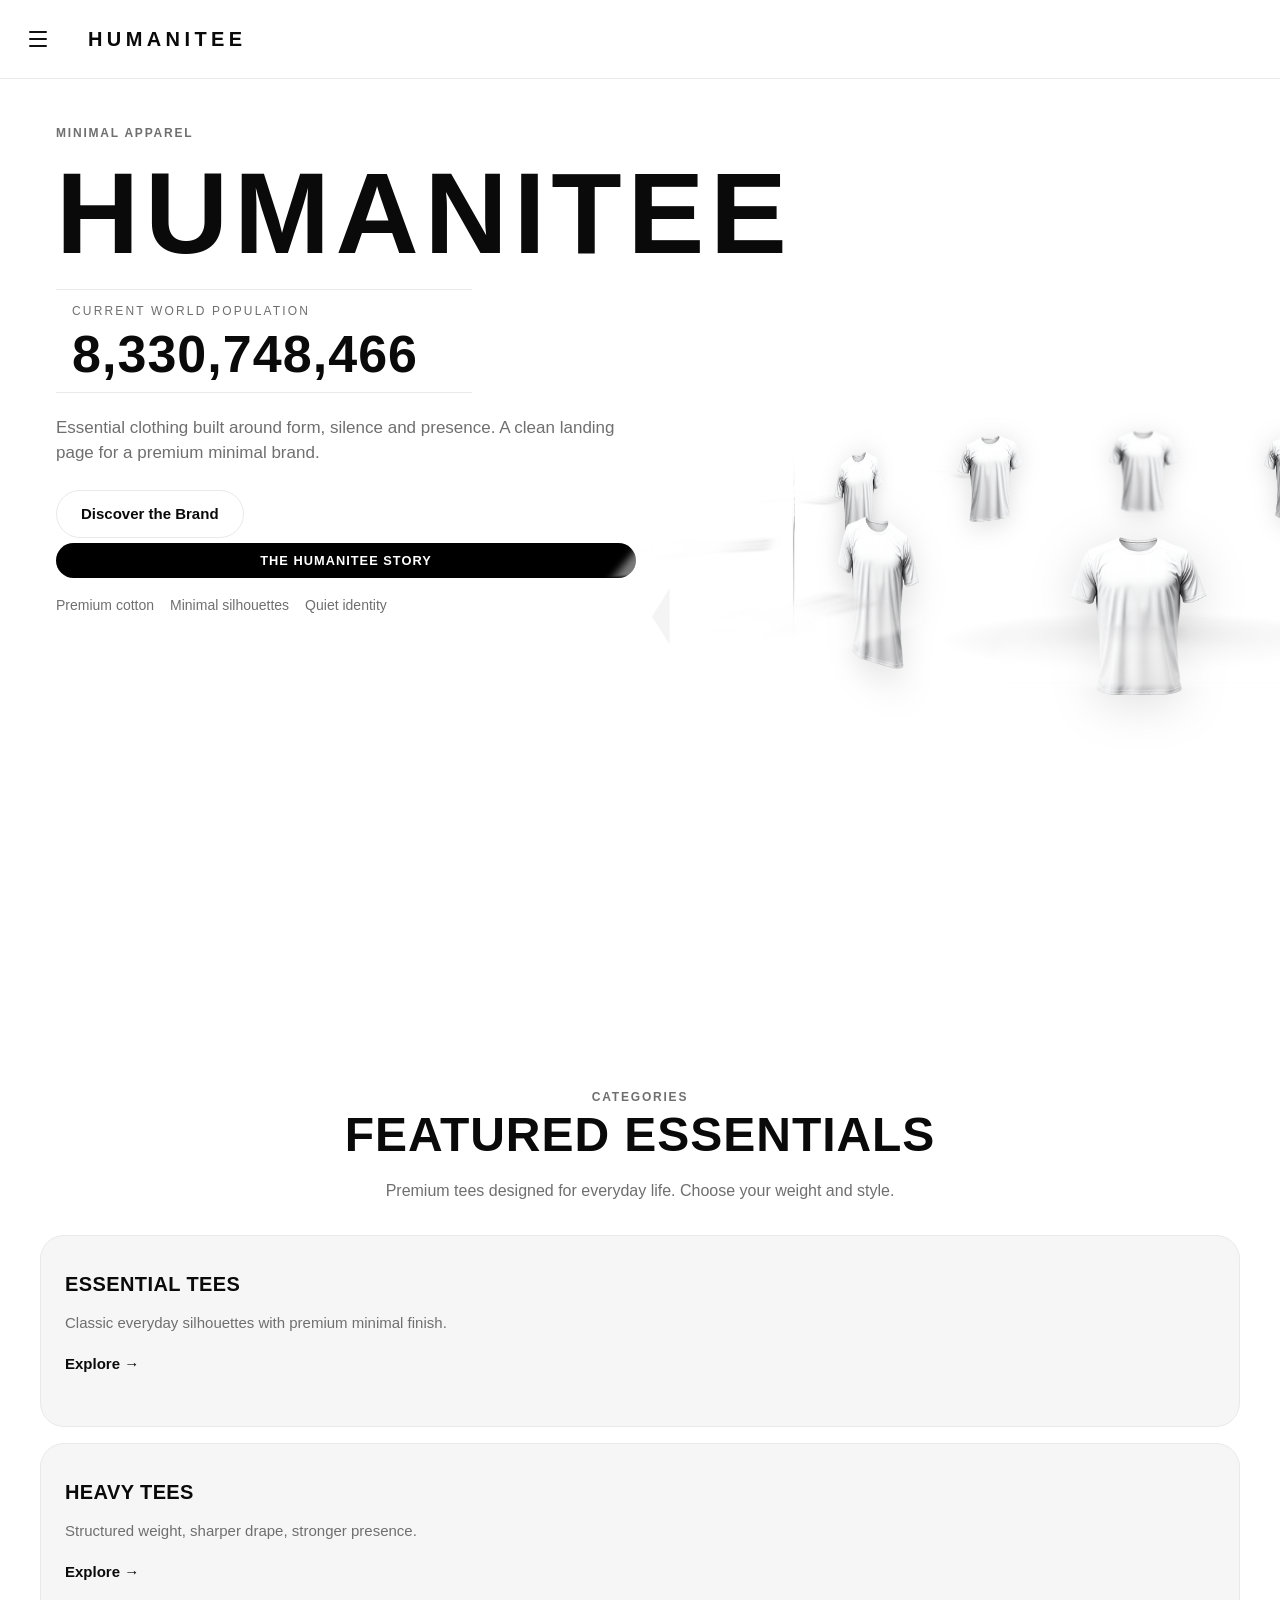
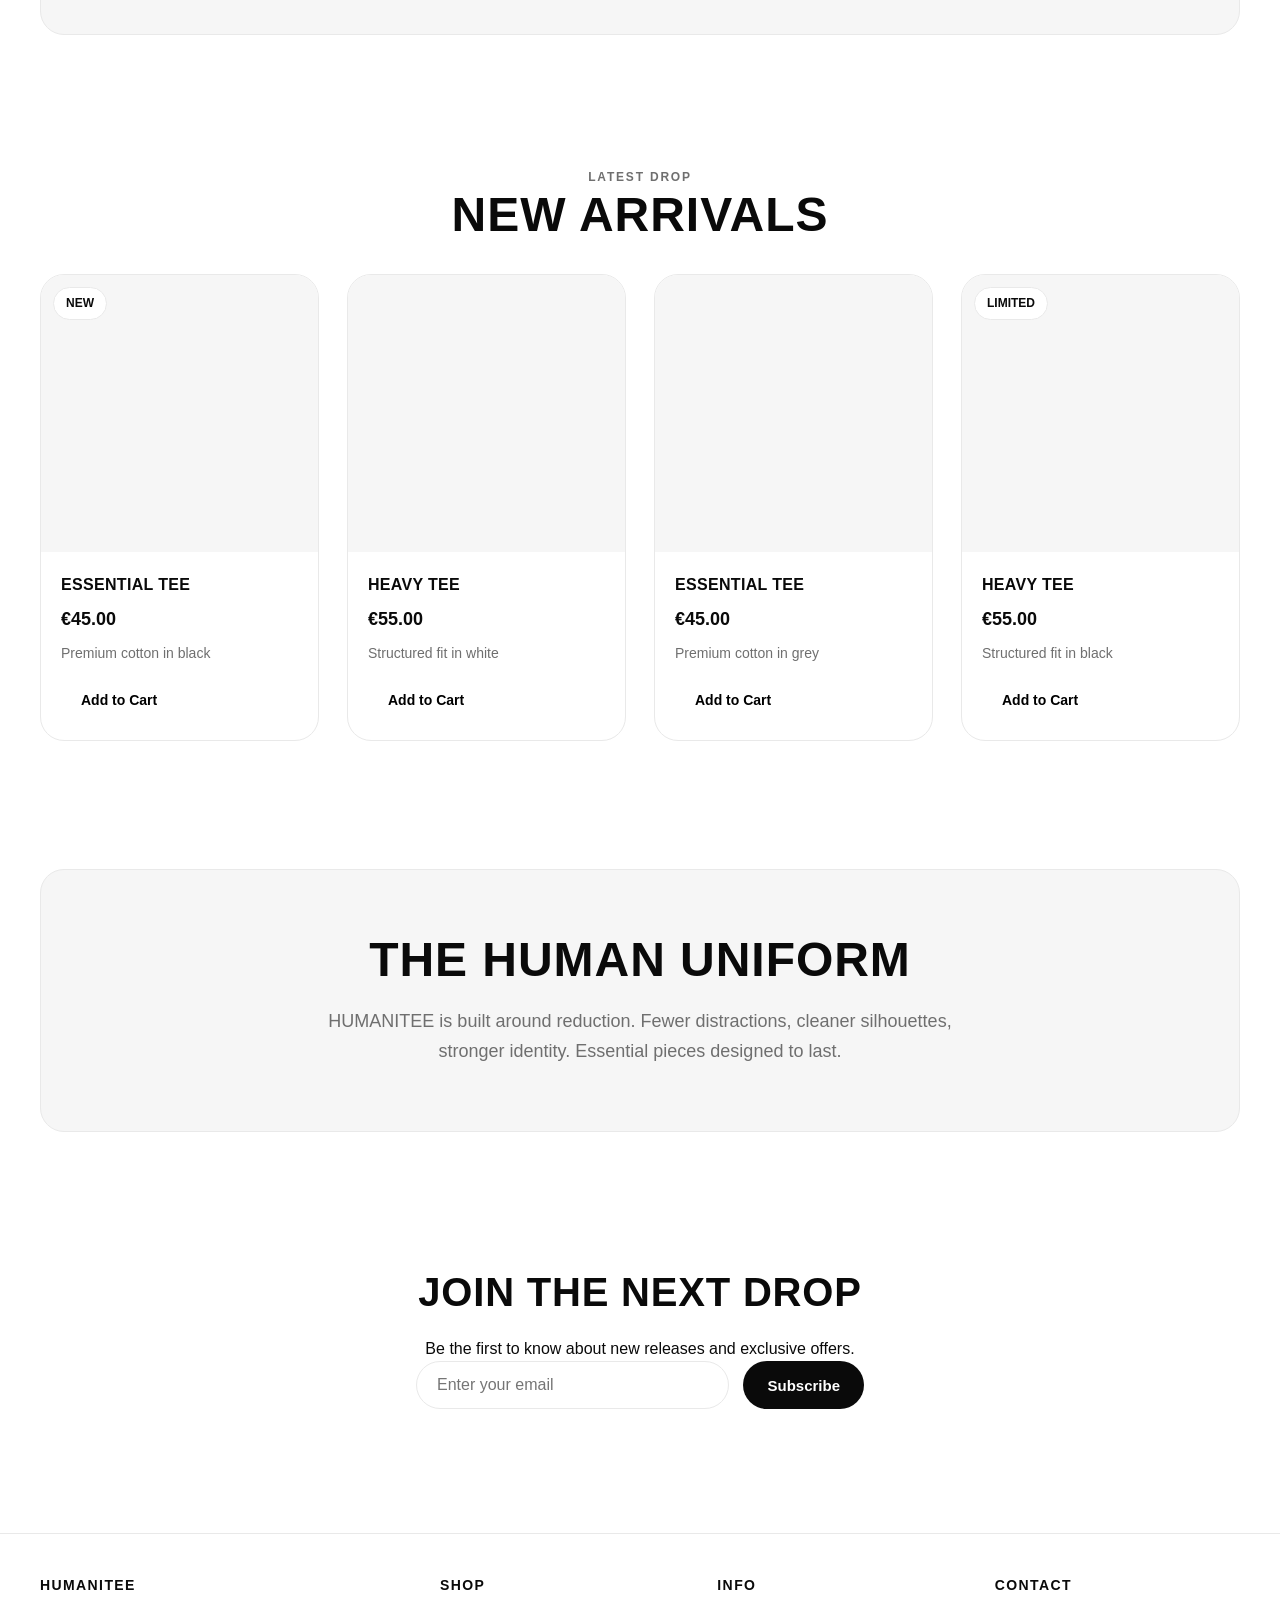
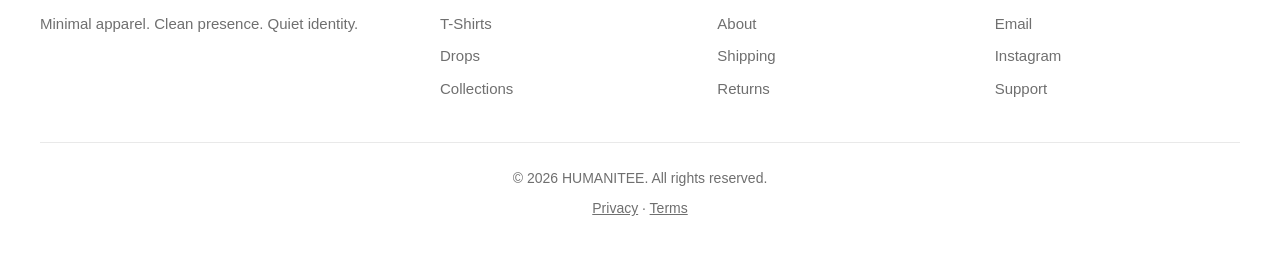
==== index.html @ 4bf3a37b "Update: THE sopra H solo mobile/tablet, desktop invariato" ====
<!DOCTYPE html>
<html lang="en">
<head>
  <meta charset="UTF-8">
  <meta name="viewport" content="width=device-width, initial-scale=1.0, maximum-scale=1.0, user-scalable=no">
  <title>HUMANITEE — Essential Minimal Apparel</title>
  <link rel="stylesheet" href="style.css">
</head>
<body>

  <!-- Header -->
  <header class="header">
    <div class="container">
      <button class="menu-btn" id="menuBtn" aria-label="Menu">
        <span></span>
        <span></span>
        <span></span>
      </button>

      <a href="#home" class="logo">HUMANITEE</a>

      <nav class="nav" id="nav">
        <a href="#home">Home</a>
        <a href="#shop">Shop</a>
        <a href="#drops">Drops</a>
        <a href="#about">Our Idea</a>
        <a href="#contact">Contact Us</a>
      </nav>
    </div>
  </header>

  <!-- Sidebar Navigation -->
  <div class="nav-overlay" id="navOverlay"></div>
  <aside class="nav-sidebar" id="navSidebar" aria-label="Navigation menu">
    <div class="nav-sidebar-head">
      <button class="nav-sidebar-close" id="navSidebarClose" aria-label="Close menu">&#x2715;</button>
    </div>
    <div class="sidebar-group">
      <h4 class="sidebar-group-title">SHOP</h4>
      <a href="#shop" class="sidebar-link">T-Shirts</a>
      <a href="#drops" class="sidebar-link">Drops</a>
      <a href="#shop" class="sidebar-link">Collections</a>
    </div>
    <div class="sidebar-group">
      <h4 class="sidebar-group-title">INFO</h4>
      <a href="#about" class="sidebar-link">About</a>
      <a href="#" class="sidebar-link">Shipping</a>
      <a href="#" class="sidebar-link">Returns</a>
    </div>
    <div class="sidebar-group">
      <h4 class="sidebar-group-title">CONTACT</h4>
      <a href="#contact" class="sidebar-link">Email</a>
      <a href="#" class="sidebar-link">Instagram</a>
      <a href="#contact" class="sidebar-link">Support</a>
    </div>
  </aside>

  <!-- Modal/Subwindow Order Flow -->
  <div class="modal-overlay" id="modalOverlay">
    <div class="modal-mobile">
      
      <!-- Fixed Header -->
      <div class="modal-header">
        <button class="back-btn" id="backBtn">
          <span class="arrow-icon"></span>
        </button>
        <div class="modal-header-brand" id="brandHome">
          <span class="header-brand-name">HUMANITEE</span>
        </div>
      </div>

      <div class="sub-track" id="subTrack">

        <!-- Step 0: Intro -->
          <div class="sub-step">
            <div class="sub-intro">
              <h2>HUMANITEE</h2>
              <p class="sub-tagline">Your Marketplace for Smart T-Shirts</p>
              <div class="modal-counter" aria-live="polite">
                <p class="hero-counter-label">Current World Population</p>
                <div class="hero-counter-value" id="modalPopulationValue">Loading...</div>
              </div>
              <div class="intro-img-wrap">
                <img src="ORIGIN.png" alt="HUMANITEE" class="intro-tee">
              </div>
              <button class="start-btn" id="btnStart">START</button>
            </div>
          </div>

          <!-- Step 1: Weight -->
          <div class="sub-step">
            <h3 class="sub-title">SELECT YOUR PERFECT FIT & WEIGHT</h3>
            <div class="weight-selector">
              <button class="nav-arrow nav-arrow-left" id="weightPrev">
                <span class="arrow-left-icon"></span>
              </button>
              <div class="modal-options-container">
                <div class="modal-options" id="weightOptions">
                  <div class="modal-option" data-weight="lightweight">
                    <img src="ORIGIN.png" alt="Lightweight">
                    <span>LIGHTWEIGHT</span>
                  </div>
                  <div class="modal-option" data-weight="premium">
                    <img src="ORIGIN.png" alt="Premium">
                    <span>PREMIUM</span>
                  </div>
                  <div class="modal-option" data-weight="heavy">
                    <img src="ORIGIN.png" alt="Heavy">
                    <span>HEAVY</span>
                  </div>
                </div>
              </div>
              <button class="nav-arrow nav-arrow-right" id="weightNext">
                <span class="arrow-right-icon"></span>
              </button>
            </div>
            <button class="weight-continue" id="btnWeightNext">CONTINUE</button>
          </div>

          <!-- Step 2: Size -->
          <div class="sub-step">
            <div class="size-grid">
              <div class="size-box" data-size="XS">XS</div>
              <div class="size-box" data-size="S">S</div>
              <div class="size-box" data-size="M">M</div>
              <div class="size-box" data-size="L">L</div>
              <div class="size-box" data-size="XL">XL</div>
              <div class="size-box" data-size="2XL">2XL</div>
              <div class="size-box" data-size="3XL">3XL</div>
              <div class="size-box" data-size="4XL">4XL</div>
              <div class="size-box" data-size="5XL">5XL</div>
              <div class="size-box" data-size="6XL">6XL</div>
              <div class="size-box" data-size="7XL">7XL</div>
              <div class="size-box" data-size="8XL">8XL</div>
            </div>
            <button class="start-btn" id="btnSizeNext">CONTINUE</button>
          </div>

          <!-- Step 3: Details -->
          <div class="sub-step">
            <h3 class="sub-title">YOUR DETAILS</h3>
            <p class="sub-desc">We use your identity to assign your unique Human Number.</p>
            <div class="returning-banner" id="returningBanner" style="display:none;">
              <h4 id="returningGreeting"></h4>
              <p>Your Human Number: <strong id="returningNumber"></strong></p>
            </div>
            <div class="sub-form">
              <input class="sub-input" id="firstName" placeholder="First Name" autocomplete="given-name">
              <input class="sub-input" id="lastName" placeholder="Last Name" autocomplete="family-name">
              <input class="sub-input" id="dob" type="date" placeholder="Date of Birth">
              <input class="sub-input" id="email" type="email" placeholder="Email" autocomplete="email">
            </div>
            <button class="start-btn" id="btnDetailsNext">CONTINUE TO PAYMENT</button>
          </div>

          <!-- Step 4: Payment -->
          <div class="sub-step">
            <h3 class="sub-title">PAYMENT</h3>
            <div class="order-review" id="orderReview"></div>
            <div class="payment-box">
              <p class="payment-total">Total: <strong>£15.00</strong></p>
              
              <h4 class="payment-method-title">Choose Your Payment Method</h4>
              <div class="payment-methods">
                <div class="payment-method" data-method="paypal">
                  <img src="paypal.png" alt="PayPal" class="payment-icon">
                  <span class="payment-name">PayPal</span>
                </div>
                <div class="payment-method" data-method="opayo">
                  <img src="opayo.png" alt="Opayo" class="payment-icon">
                  <span class="payment-name">Opayo</span>
                </div>
                <div class="payment-method" data-method="link">
                  <img src="card.png" alt="Payment Link" class="payment-icon">
                  <span class="payment-name">Payment Link</span>
                </div>
              </div>
              
              <button class="sub-btn sub-next" id="btnPay">Pay £15.00</button>
              <p class="payment-note">Payment is simulated for testing.</p>
            </div>
          </div>

          <!-- Step 5: Confirmation -->
          <div class="sub-step">
            <div class="confirmation">
              <div class="confirm-icon">✓</div>
              <h3>Order Confirmed!</h3>
              <p class="sub-desc">Your unique Human Number:</p>
              <div class="big-number" id="confirmNumber"></div>
              <div class="confirm-details" id="confirmDetails"></div>
              <p class="confirm-email-note" id="emailNote"></p>
            </div>
          </div>

      </div>
    </div>
  </div>

  <!-- Mini Pop-up -->
  <div class="mini-popup" id="miniPopup">
    <div class="mini-popup-content">
      <p id="popupMessage"></p>
      <button class="popup-ok" id="popupOk">OK</button>
    </div>
  </div>

  <!-- Humanitee Story Popup -->
  <div class="story-popup-overlay" id="storyPopupOverlay">
    <div class="story-popup">
      <button class="story-popup-close" id="storyPopupClose">&#x2715;</button>
      <div class="story-popup-content">
        <h2>WELCOME TO HUMANITEE</h2>

        <p>Hello everyone,</p>

        <p>I wanted to say something profound, something solemn—<br>
        but I realised that the simplest words are often the ones that reach the heart most.</p>

        <p>So let me simply say this:</p>

        <p><strong>This is Humanitee.</strong><br>
        Humanitee, meet the world. World, meet Humanitee.</p>

        <p>A small play on words, yes—<br>
        but also a brand born from something much deeper.<br>
        Born partly as an idea, and partly from the need to express something we care deeply about.</p>

        <p>For many years, this brand remained hidden.<br>
        Hidden because of fear.<br>
        Fear that the message would not be understood.<br>
        Fear that it would be misunderstood entirely.</p>

        <p>But eventually I realised that same fear was the very thing preventing me from expressing a belief I hold close to my heart:</p>

        <p><strong>The absolute brotherhood of all people.</strong></p>

        <p>Without distinction.<br>
        Without barriers.<br>
        Without separation through politics, religion, race, appearance, or personal belief.</p>

        <p>We live in a world that constantly teaches us division—<br>
        to believe everything must always be good or evil, right or wrong, us or them.<br>
        To believe we must always have enemies.</p>

        <p><em>But I reject that idea.</em></p>

        <p>Humanitee was created to challenge that illusion.<br>
        To remove the veil that feeds separation.<br>
        To remind people of something simple, yet often forgotten:</p>

        <p><strong>We are all part of something greater.</strong></p>

        <p>There are more than eight billion people on this planet.<br>
        Eight billion individuals.<br>
        Eight billion unique souls.</p>

        <p>And yet despite all that makes us different,<br>
        we remain part of one whole.</p>

        <p>Unique in our own way,<br>
        but forever connected.</p>

        <p>Different lives.<br>
        Different paths.<br>
        One shared destiny.</p>

        <p>Because before anything else—</p>

        <p><strong>we are human.</strong></p>

        <p>And in that, we are all one.</p>

        <hr class="story-divider">

        <p>Through a dedicated system available exclusively on Humanitee.com, by entering your Name, Surname, and Date of Birth, a unique number is generated and assigned to you.</p>

        <p>This number is created using real-time statistical estimations continuously monitored through data from recognised global institutions, including the United Nations Population Division, the World Health Organization, the FAO, the International Monetary Fund, and the World Bank.</p>

        <p>Using advanced algorithms built upon official demographic data, Humanitee assigns you one unique number—</p>

        <p><strong>A number linked to you and you alone, forever.</strong></p>

        <p>It can never be reassigned.<br>
        It can never be duplicated.<br>
        It can never belong to anyone else.</p>

        <p>Your number represents your place among humanity—<br>
        one individual among billions.</p>

        <p>A small number in the vastness of this world,<br>
        yet one that belongs only to you.</p>

        <p>It is your place.<br>
        Your existence.<br>
        Your proof that you are here.</p>

        <p><em>And no one can ever take that from you.</em></p>

        <hr class="story-divider">

        <p>When someone wears Humanitee, they are making a silent statement to the world:</p>

        <p><em>"I do not see division.<br>
        I see unity.<br>
        I see you."</em></p>

        <p>And when you meet another person wearing Humanitee,<br>
        they are telling you without speaking:</p>

        <p><strong>You are not alone.</strong></p>

        <p>That is the true meaning of this message.<br>
        To remind every person that they are seen.<br>
        That they matter.<br>
        That they are never truly alone.</p>

        <p>Because somewhere in this world—</p>

        <p><em>someone sees you.</em></p>

        <hr class="story-divider">

        <p>No one can choose their number.<br>
        No one can buy a "better" one.<br>
        No one can pay for privilege here.</p>

        <p>There is no hierarchy.<br>
        No status.<br>
        No favourites.</p>

        <p><strong>Only equality.</strong></p>

        <p>Because if you truly understand our vision—<br>
        then you already understand why.</p>

        <p>Humanitee is for those who are not afraid to belong to something bigger than themselves.</p>

        <p class="story-popup-signature">Welcome to Humanitee.<br>
        <em>One of Billions. One of a Kind. One Humanity. ONE</em></p>
      </div>
    </div>
  </div>

  <main>
    
    <!-- Hero Section -->
    <section class="hero" id="home">
      <div class="container">
        <div class="hero-desktop-grid">
          <div class="hero-copy-panel">
            <span class="eyebrow hero-desktop-eyebrow">Minimal Apparel</span>
            <h1 class="hero-title"><a href="#home" class="hero-home-link"><span class="hero-h-wrap"><span class="hero-the">THE</span>H</span>UMANITEE</a></h1>
            <div class="hero-counter" aria-live="polite">
              <p class="hero-counter-label">Current World Population</p>
              <div class="hero-counter-value" id="worldPopulationValue">Loading...</div>
            </div>
            <p class="hero-desc hero-desktop-desc">Essential clothing built around form, silence and presence. A clean landing page for a premium minimal brand.</p>

            <div class="hero-actions">
              <a href="#about" class="btn btn-secondary hero-secondary-btn">Discover the Brand</a>
            </div>

            <div class="hero-meta">
              <button class="story-btn" id="storyBtn">The Humanitee Story</button>
              <span>Premium cotton</span>
              <span>Minimal silhouettes</span>
              <span>Quiet identity</span>
            </div>
          </div>

          <div class="hero-flow-box" id="heroFlowBox">
            <div class="hero-flow-static">
              <div class="hero-image-wrap">
                <div class="ht3d-carousel">
                  <div class="ht3d-control-btn left"><input type="radio" name="ht3d-ctrl"></div>
                  <div class="ht3d-control-btn right"><input type="radio" name="ht3d-ctrl" checked></div>
                  <div class="ht3d-rotation-dir">
                    <ul class="ht3d-item-wrapper" style="--_n: 10">
                      <li class="ht3d-item" style="--_i: 1;  --_img: url('ORIGIN.png')"><a>LIGHTWEIGHT</a></li>
                      <li class="ht3d-item" style="--_i: 2;  --_img: url('ORIGIN.png')"><a>PREMIUM</a></li>
                      <li class="ht3d-item" style="--_i: 3;  --_img: url('ORIGIN.png')"><a>HEAVY</a></li>
                      <li class="ht3d-item" style="--_i: 4;  --_img: url('ORIGIN.png')"><a>ULTRA LIGHT</a></li>
                      <li class="ht3d-item" style="--_i: 5;  --_img: url('ORIGIN.png')"><a>SIGNATURE</a></li>
                      <li class="ht3d-item" style="--_i: 6;  --_img: url('ORIGIN.png')"><a>ESSENTIAL</a></li>
                      <li class="ht3d-item" style="--_i: 7;  --_img: url('ORIGIN.png')"><a>CLASSIC</a></li>
                      <li class="ht3d-item" style="--_i: 8;  --_img: url('ORIGIN.png')"><a>OVERSIZE</a></li>
                      <li class="ht3d-item" style="--_i: 9;  --_img: url('ORIGIN.png')"><a>STRUCTURED</a></li>
                      <li class="ht3d-item" style="--_i: 10; --_img: url('ORIGIN.png')"><a>ORIGIN</a></li>
                      <li class="ht3d-ground"></li>
                    </ul>
                  </div>
                </div>
                <button class="pick-size-btn" id="pickSizeBtn">PICK YOUR SIZE</button>
              </div>
            </div>

            <div class="inline-modal-host" id="inlineModalHost"></div>
          </div>
        </div>
      </div>
    </section>

    <!-- Featured Categories -->
    <section class="categories-section" id="shop">
      <div class="container">
        <div class="section-header">
          <span class="section-kicker">Categories</span>
          <h2 class="section-title">Featured Essentials</h2>
          <p class="section-desc">Premium tees designed for everyday life. Choose your weight and style.</p>
        </div>

        <div class="categories-grid">
          <article class="category-card">
            <div class="category-content">
              <h3>Essential Tees</h3>
              <p>Classic everyday silhouettes with premium minimal finish.</p>
              <span class="link">Explore →</span>
            </div>
          </article>

          <article class="category-card">
            <div class="category-content">
              <h3>Heavy Tees</h3>
              <p>Structured weight, sharper drape, stronger presence.</p>
              <span class="link">Explore →</span>
            </div>
          </article>
        </div>
      </div>
    </section>

    <!-- Product Cards -->
    <section class="products-section" id="drops">
      <div class="container">
        <div class="section-header">
          <span class="section-kicker">Latest Drop</span>
          <h2 class="section-title">New Arrivals</h2>
        </div>

        <div class="products-grid">
          <article class="product-card">
            <div class="product-image">
              <img src="ORIGIN.png" alt="Essential Tee Black">
              <span class="badge">New</span>
            </div>
            <div class="product-info">
              <h3>Essential Tee</h3>
              <p class="price">€45.00</p>
              <p class="product-desc">Premium cotton in black</p>
              <button class="btn btn-small">Add to Cart</button>
            </div>
          </article>

          <article class="product-card">
            <div class="product-image">
              <img src="ORIGIN.png" alt="Heavy Tee White">
            </div>
            <div class="product-info">
              <h3>Heavy Tee</h3>
              <p class="price">€55.00</p>
              <p class="product-desc">Structured fit in white</p>
              <button class="btn btn-small">Add to Cart</button>
            </div>
          </article>

          <article class="product-card">
            <div class="product-image">
              <img src="ORIGIN.png" alt="Essential Tee Grey">
            </div>
            <div class="product-info">
              <h3>Essential Tee</h3>
              <p class="price">€45.00</p>
              <p class="product-desc">Premium cotton in grey</p>
              <button class="btn btn-small">Add to Cart</button>
            </div>
          </article>

          <article class="product-card">
            <div class="product-image">
              <img src="ORIGIN.png" alt="Heavy Tee Black">
              <span class="badge">Limited</span>
            </div>
            <div class="product-info">
              <h3>Heavy Tee</h3>
              <p class="price">€55.00</p>
              <p class="product-desc">Structured fit in black</p>
              <button class="btn btn-small">Add to Cart</button>
            </div>
          </article>
        </div>
      </div>
    </section>

    <!-- Brand Statement -->
    <section class="statement-section" id="about">
      <div class="container">
        <div class="statement">
          <h2>The Human Uniform</h2>
          <p>HUMANITEE is built around reduction. Fewer distractions, cleaner silhouettes, stronger identity. Essential pieces designed to last.</p>
        </div>
      </div>
    </section>

    <!-- Newsletter -->
    <section class="newsletter-section">
      <div class="container">
        <h2>Join the Next Drop</h2>
        <p>Be the first to know about new releases and exclusive offers.</p>
        
        <form class="newsletter-form" id="newsletterForm">
          <input 
            type="email" 
            placeholder="Enter your email" 
            required
            aria-label="Email address"
          >
          <button type="submit" class="btn btn-primary">Subscribe</button>
        </form>
        <p class="form-note" id="newsletterMsg"></p>
      </div>
    </section>

  </main>

  <!-- Footer -->
  <footer class="footer" id="contact">
    <div class="container">
      <div class="footer-grid">
        <div class="footer-col">
          <h4>HUMANITEE</h4>
          <p>Minimal apparel. Clean presence. Quiet identity.</p>
        </div>

        <div class="footer-col">
          <h4>Shop</h4>
          <a href="#shop">T-Shirts</a>
          <a href="#drops">Drops</a>
          <a href="#shop">Collections</a>
        </div>

        <div class="footer-col">
          <h4>Info</h4>
          <a href="#about">About</a>
          <a href="#">Shipping</a>
          <a href="#">Returns</a>
        </div>

        <div class="footer-col">
          <h4>Contact</h4>
          <a href="mailto:info@humanitee.com">Email</a>
          <a href="#">Instagram</a>
          <a href="#">Support</a>
        </div>
      </div>

      <div class="footer-bottom">
        <p>© 2026 HUMANITEE. All rights reserved.</p>
        <p><a href="#">Privacy</a> · <a href="#">Terms</a></p>
      </div>
    </div>
  </footer>

  <!-- Luxury Confirmation Popup -->
  <div class="luxury-popup" id="luxuryPopup" role="dialog" aria-modal="true" aria-labelledby="luxuryTitle">
    <div class="luxury-popup-inner">
      <div class="luxury-number-area">
        <p class="luxury-num-label">Your Unique Number</p>
        <div class="luxury-number" id="luxuryNumber"></div>
      </div>
      <div class="luxury-divider"></div>
      <div class="luxury-body">
        <h2 class="luxury-title" id="luxuryTitle">WELCOME TO HUMANITEE</h2>
        <p>Your purchase is complete.</p>
        <p>Your unique piece has now been assigned.</p>
        <p>From this moment, your item is permanently linked to your personal identification number — a number created exclusively for you and reserved for life.</p>
        <p>It will never be assigned to anyone else.</p>
        <p>Whenever you return, you may change, upgrade, or replace your item while keeping your original number forever.</p>
        <p>Your number can always be retrieved and verified using:</p>
        <p class="luxury-verify"><strong>Name / Surname / Date of Birth</strong></p>
        <p>You are no longer simply wearing a garment.</p>
        <p>You are now part of something greater.</p>
        <p>One unique piece within one united whole.</p>
        <p class="luxury-final">Welcome to Humanitee.</p>
      </div>
      <button class="luxury-close-btn" id="luxuryClose">CLOSE</button>
    </div>
  </div>

  <script src="script.js"></script>
</body>
</html>
---- style.css ----
/* ═══════════════════════════════════════════════════
   HUMANITEE — Mobile-First Responsive Design
   Base: 375px - 430px (mobile)
   ═══════════════════════════════════════════════════ */

/* ─── CSS Variables ─────────────────────────────── */
:root {
  --color-bg: #ffffff;
  --color-text: #0a0a0a;
  --color-muted: #6f6f6f;
  --color-border: #e9e9e9;
  --color-soft: #f6f6f6;
  
  --btn: #111111;
  --btnText: #ffffff;
  --text: #0a0a0a;
  --line: #e9e9e9;
  
  --spacing-xs: 0.5rem;
  --spacing-sm: 1rem;
  --spacing-md: 1.5rem;
  --spacing-lg: 2rem;
  --spacing-xl: 3rem;
  --spacing-2xl: 4rem;
  
  --radius-sm: 0.5rem;
  --radius-md: 1rem;
  --radius-lg: 1.5rem;
  --radius-full: 999px;
  
  --container-max: 1280px;
}

/* ─── Reset & Base Styles ──────────────────────── */
*,
*::before,
*::after {
  box-sizing: border-box;
  margin: 0;
  padding: 0;
}

html {
  scroll-behavior: smooth;
  -webkit-text-size-adjust: 100%;
}

body {
  font-family: -apple-system, BlinkMacSystemFont, 'Segoe UI', Arial, sans-serif;
  background: var(--color-bg);
  color: var(--color-text);
  line-height: 1.6;
  -webkit-font-smoothing: antialiased;
  -moz-osx-font-smoothing: grayscale;
}

img {
  max-width: 100%;
  height: auto;
  display: block;
}

a {
  color: inherit;
  text-decoration: none;
}

button {
  font-family: inherit;
  border: none;
  background: none;
  cursor: pointer;
  -webkit-tap-highlight-color: transparent;
}

/* ─── Container (Mobile Base) ──────────────────── */
.container {
  width: 100%;
  max-width: var(--container-max);
  margin: 0 auto;
  padding: 0 1.25rem;
}

/* ─── Header (Mobile Base) ─────────────────────── */
.header {
  position: sticky;
  top: 0;
  z-index: 3000;
  background: rgba(255, 255, 255, 0.95);
  backdrop-filter: blur(10px);
  border-bottom: 1px solid var(--color-border);
}

.header .container {
  display: flex;
  align-items: center;
  justify-content: center;
  position: relative;
  min-height: 3rem;
  max-width: none;
}

.logo {
  font-size: 1.012rem;
  font-weight: 900;
  letter-spacing: 0.15em;
  text-transform: uppercase;
  padding-left: 3rem;
}

/* Desktop nav hidden on mobile */
.nav {
  display: none;
}

/* Mobile menu button */
.menu-btn {
  position: absolute;
  left: 1.25rem;
  top: 50%;
  transform: translateY(-50%);
  z-index: 3100;
  width: 2.25rem;
  height: 2.25rem;
  display: flex !important;
  flex-direction: column;
  align-items: center;
  justify-content: center;
  gap: 0.3rem;
  border: none;
  border-radius: 0;
  transition: all 0.2s;
  background: transparent;
  cursor: pointer;
  -webkit-appearance: none;
  appearance: none;
}

.menu-btn span {
  width: 1.1rem;
  height: 2px;
  background: #111;
  border-radius: 2px;
  transition: all 0.3s;
}

.menu-btn.active span:nth-child(1) {
  transform: rotate(45deg) translate(5px, 5px);
}

.menu-btn.active span:nth-child(2) {
  opacity: 0;
}

.menu-btn.active span:nth-child(3) {
  transform: rotate(-45deg) translate(5px, -5px);
}

/* ─── Nav Overlay ───────────────────────────────── */
.nav-overlay {
  position: fixed;
  inset: 0;
  background: rgba(0, 0, 0, 0.5);
  z-index: 1999;
  opacity: 0;
  pointer-events: none;
  transition: opacity 0.35s ease;
}

.nav-overlay.open {
  opacity: 1;
  pointer-events: auto;
}

/* ─── Nav Sidebar ───────────────────────────────── */
.nav-sidebar {
  position: fixed;
  top: 0;
  left: 0;
  bottom: 0;
  width: 280px;
  max-width: 85vw;
  background: #fff;
  z-index: 2000;
  transform: translateX(-100%);
  transition: transform 0.35s cubic-bezier(0.4, 0, 0.2, 1);
  overflow-y: auto;
  padding: 1.5rem 1.25rem;
}

.nav-sidebar.open {
  transform: translateX(0);
}

.nav-sidebar-head {
  display: flex;
  justify-content: flex-end;
  margin-bottom: 2rem;
}

.nav-sidebar-close {
  font-size: 1.25rem;
  padding: 0.25rem 0.5rem;
  color: #111;
  line-height: 1;
  border-radius: var(--radius-sm);
  transition: opacity 0.2s;
}

.nav-sidebar-close:hover {
  opacity: 0.6;
}

.sidebar-group {
  margin-bottom: 2rem;
}

.sidebar-group-title {
  font-size: 0.625rem;
  font-weight: 700;
  letter-spacing: 0.2em;
  text-transform: uppercase;
  color: #999;
  margin-bottom: 0.75rem;
}

.sidebar-link {
  display: block;
  font-size: 1.125rem;
  font-weight: 600;
  color: #111;
  padding: 0.625rem 0;
  border-bottom: 1px solid #f0f0f0;
  transition: color 0.2s;
  -webkit-tap-highlight-color: transparent;
}

.sidebar-link:last-child {
  border-bottom: none;
}

.sidebar-link:active {
  color: #888;
}

/* Mobile nav panel */
.nav.open {
  display: flex;
  flex-direction: column;
  position: fixed;
  top: 4rem;
  left: 1rem;
  right: 1rem;
  background: var(--color-bg);
  border: 1px solid var(--color-border);
  border-radius: var(--radius-lg);
  padding: 1rem;
  gap: 0.5rem;
  box-shadow: 0 10px 40px rgba(0, 0, 0, 0.1);
}

.nav a {
  padding: 0.75rem 1rem;
  font-weight: 600;
  color: var(--color-text);
  border-radius: var(--radius-sm);
  transition: background 0.2s;
}

.nav a:hover,
.nav a:active {
  background: var(--color-soft);
}

/* ─── Typography (Mobile Base) ─────────────────── */
.eyebrow {
  display: inline-block;
  font-size: 0.75rem;
  font-weight: 700;
  letter-spacing: 0.15em;
  text-transform: uppercase;
  color: var(--color-muted);
  margin-bottom: 1rem;
}

.section-kicker {
  font-size: 0.75rem;
  font-weight: 700;
  letter-spacing: 0.15em;
  text-transform: uppercase;
  color: var(--color-muted);
  margin-bottom: 0.75rem;
}

.section-title {
  font-size: clamp(1.75rem, 6vw, 3rem);
  font-weight: 900;
  letter-spacing: 0.02em;
  text-transform: uppercase;
  line-height: 1.1;
  margin-bottom: 1rem;
}

/* ─── Buttons (Mobile Base) ────────────────────── */
.btn {
  display: inline-flex;
  align-items: center;
  justify-content: center;
  min-height: 3rem;
  padding: 0 1.5rem;
  font-weight: 700;
  font-size: 0.9375rem;
  border-radius: var(--radius-full);
  transition: all 0.25s;
  -webkit-tap-highlight-color: transparent;
}

.btn-primary {
  background: var(--color-text);
  color: var(--color-bg);
}

.btn-primary.fade-out {
  opacity: 0;
  transform: scale(0.94);
  transition: opacity 0.6s ease, transform 0.6s ease;
  pointer-events: none;
}

.btn-primary:active {
  transform: scale(0.98);
}

.btn-secondary {
  background: var(--color-bg);
  color: var(--color-text);
  border: 1px solid var(--color-border);
}

.btn-secondary:active {
  background: var(--color-soft);
}

.btn-small {
  min-height: 2.5rem;
  padding: 0 1.25rem;
  font-size: 0.875rem;
}

/* ─── Hero Section (Mobile Base) ───────────────── */
.hero {
  padding: 0;
  text-align: center;
}

.hero-desktop-grid {
  width: 100%;
}

.hero-copy-panel {
  width: 100%;
}

.hero-desktop-eyebrow,
.hero-desktop-desc,
.hero-secondary-btn {
  display: none;
}

.hero-title {
  font-size: clamp(2.5rem, 12vw, 5rem);
  font-weight: 900;
  letter-spacing: 0.05em;
  text-transform: uppercase;
  line-height: 0.95;
  margin-bottom: 1rem;
}

.hero-h-wrap {
  display: contents;
}

.hero-the {
  display: none;
}

.hero-home-link {
  color: inherit;
  display: inline-block;
}

.hero-counter {
  margin: 0 auto 1.5rem;
  padding: 0.75rem 1rem;
  max-width: 26rem;
  border-top: 1px solid var(--color-border);
  border-bottom: 1px solid var(--color-border);
}

.hero-counter-label {
  font-size: 0.75rem;
  letter-spacing: 0.18em;
  text-transform: uppercase;
  color: var(--color-muted);
  margin-bottom: 0.45rem;
}

.hero-counter-value {
  font-size: clamp(1.75rem, 8vw, 3.25rem);
  font-weight: 800;
  letter-spacing: 0.02em;
  line-height: 1;
}

.hero-desc {
  max-width: 32rem;
  margin: 0 auto 2rem;
  font-size: 1.0625rem;
  color: var(--color-muted);
  line-height: 1.6;
}

.hero-actions {
  display: flex;
  flex-direction: column;
  gap: 0.875rem;
  margin-bottom: 1rem;
}

.hero-meta {
  display: flex;
  flex-wrap: wrap;
  justify-content: center;
  gap: 1rem;
  font-size: 0.875rem;
  color: var(--color-muted);
  margin-bottom: 1rem;
  margin-top: 25px;
}

.story-btn {
  width: 100%;
  background: #000;
  color: #fff;
  border: none;
  border-radius: 999px;
  padding: 0.65rem 1.8rem;
  font-size: 0.8rem;
  font-weight: 600;
  letter-spacing: 0.08em;
  text-transform: uppercase;
  cursor: pointer;
  margin-top: -20px;
}

.hero-flow-box {
  position: relative;
  width: 100%;
  max-width: 820px;
  min-height: 0;
  margin: 0 auto;
}

.hero-flow-static {
  position: relative;
  z-index: 1;
}

.inline-modal-host {
  position: absolute;
  inset: 0;
  z-index: 40;
  display: none;
  pointer-events: none;
}

.inline-modal-host.active {
  display: block;
  pointer-events: auto;
}

.hero-flow-box.flow-open {
  min-height: 385px;
}

.hero-flow-box.flow-open .hero-flow-static {
  display: none;
}

.hero-image {
  max-width: 600px;
  margin: 0 auto;
}

.hero-image-wrap {
  position: relative;
  width: 100%;
  max-width: 600px;
  margin: 0 auto;
  padding-bottom: 0;
}

/* Pick Your Size button (appears after double-tap on carousel) */
.pick-size-btn {
  display: block;
  margin: 1.25rem auto 0;
  padding: 10px 32px;
  font-size: 0.8rem;
  font-weight: 700;
  letter-spacing: 0.18em;
  text-transform: uppercase;
  border-radius: 50px;
  background: #111;
  color: #fff;
  border: none;
  cursor: pointer;
  opacity: 0;
  pointer-events: none;
  transform: translateY(8px);
  transition: opacity 0.4s ease, transform 0.4s ease;
}

.pick-size-btn.visible {
  opacity: 1;
  pointer-events: auto;
  transform: translateY(0);
}

.pick-size-btn:active {
  background: #333;
}

.hero-image img {
  display: block;
  width: 100%;
  max-width: 600px;
  margin: 0 auto;
  filter: drop-shadow(0 10px 40px rgba(0, 0, 0, 0.12));
}

/* ─── 3D Carousel ───────────────────────────────── */
.carousel-scene {
  position: relative;
  width: 100%;
  height: 684px;
  perspective: 1200px;
  overflow: visible;
  margin-top: -150px;
}

.carousel-container {
  position: absolute;
  top: 50%;
  left: 50%;
  transform: translate(-50%, -50%);
  transform-style: preserve-3d;
  width: 0;
  height: 0;
}

.carousel {
  position: relative;
  width: 0;
  height: 0;
  transform-style: preserve-3d;
  transform-origin: center center;
  transition: transform 0.7s ease;
  transform: rotateX(-5deg) rotateY(0deg);
}

.carousel__cell {
  position: absolute;
  width: 302px;
  height: 302px;
  top: -151px;
  left: -151px;
  display: flex;
  align-items: center;
  justify-content: center;
  opacity: 0;
  transition: opacity 0.4s ease;
  cursor: pointer;
  -webkit-tap-highlight-color: transparent;
}

.carousel__cell::after {
  content: '';
  position: absolute;
  bottom: -14px;
  width: 100%;
  height: 12px;
  background: rgba(0, 0, 0, 0.18);
  filter: blur(8px);
  border-radius: 50%;
  z-index: -1;
}

.carousel__cell img {
  width: 100%;
  height: 100%;
  object-fit: contain;
  transition: width 0.6s ease, height 0.6s ease;
  filter: drop-shadow(0 6px 16px rgba(0, 0, 0, 0.1));
}

.carousel__cell-label {
  position: absolute;
  bottom: -42px;
  left: 50%;
  transform: translateX(-50%);
  font-size: 0.58rem;
  font-weight: 700;
  letter-spacing: 0.18em;
  text-transform: uppercase;
  color: #555;
  white-space: nowrap;
  transition: opacity 0.4s ease;
  opacity: 0;
}

.carousel__cell.active {
  opacity: 1;
  cursor: default;
}

.carousel__cell.active img {
  width: 562px;
  height: 562px;
}

.carousel__cell.zoom-selected img {
  width: 787px;
  height: 787px;
}

.carousel__cell.active .carousel__cell-label {
  opacity: 1;
}



/* ─── Sections (Mobile Base) ───────────────────── */
.categories-section,
.products-section,
.statement-section,
.newsletter-section {
  padding: 3rem 0;
}

.categories-section {
  margin-top: -150px;
}

.section-header {
  text-align: center;
  margin-bottom: 2rem;
}

.section-desc {
  max-width: 34rem;
  margin: 0 auto;
  color: var(--color-muted);
  font-size: 1rem;
}

/* ─── Categories Grid (Mobile Base) ────────────── */
.categories-grid {
  display: grid;
  gap: 1rem;
}

.category-card {
  background: var(--color-soft);
  border: 1px solid var(--color-border);
  border-radius: var(--radius-lg);
  padding: 2rem 1.5rem;
  min-height: 12rem;
  transition: transform 0.3s;
}

.category-card:active {
  transform: scale(0.98);
}

.category-content h3 {
  font-size: 1.25rem;
  font-weight: 800;
  text-transform: uppercase;
  letter-spacing: 0.02em;
  margin-bottom: 0.75rem;
}

.category-content p {
  color: var(--color-muted);
  font-size: 0.9375rem;
  margin-bottom: 1rem;
  line-height: 1.5;
}

.link {
  font-weight: 700;
  font-size: 0.9375rem;
}

/* ─── Products Grid (Mobile Base) ──────────────── */
.products-grid {
  display: grid;
  gap: 1.25rem;
}

.product-card {
  background: var(--color-bg);
  border: 1px solid var(--color-border);
  border-radius: var(--radius-lg);
  overflow: hidden;
  transition: transform 0.3s, box-shadow 0.3s;
}

.product-card:active {
  transform: translateY(-2px);
  box-shadow: 0 8px 24px rgba(0, 0, 0, 0.08);
}

.product-image {
  position: relative;
  aspect-ratio: 1 / 1;
  background: var(--color-soft);
  display: flex;
  align-items: center;
  justify-content: center;
  padding: 1.5rem;
}

.product-image img {
  max-width: 80%;
  height: auto;
  object-fit: contain;
}

.badge {
  position: absolute;
  top: 0.75rem;
  left: 0.75rem;
  background: var(--color-bg);
  border: 1px solid var(--color-border);
  padding: 0.375rem 0.75rem;
  font-size: 0.75rem;
  font-weight: 700;
  text-transform: uppercase;
  border-radius: var(--radius-full);
}

.product-info {
  padding: 1.25rem;
}

.product-info h3 {
  font-size: 1rem;
  font-weight: 800;
  text-transform: uppercase;
  letter-spacing: 0.02em;
  margin-bottom: 0.5rem;
}

.price {
  font-size: 1.125rem;
  font-weight: 700;
  margin-bottom: 0.5rem;
}

.product-desc {
  color: var(--color-muted);
  font-size: 0.875rem;
  margin-bottom: 1rem;
}

/* ─── Statement Section (Mobile Base) ──────────── */
.statement {
  background: var(--color-soft);
  border: 1px solid var(--color-border);
  border-radius: var(--radius-lg);
  padding: 2.5rem 1.5rem;
  text-align: center;
}

.statement h2 {
  font-size: clamp(1.75rem, 6vw, 3rem);
  font-weight: 900;
  text-transform: uppercase;
  letter-spacing: 0.02em;
  line-height: 1.1;
  margin-bottom: 1.25rem;
}

.statement p {
  max-width: 40rem;
  margin: 0 auto;
  color: var(--color-muted);
  font-size: 1.0625rem;
  line-height: 1.65;
}

/* ─── Newsletter Section (Mobile Base) ─────────── */
.newsletter-section {
  text-align: center;
}

.newsletter-section h2 {
  font-size: clamp(1.5rem, 5vw, 2.5rem);
  font-weight: 900;
  text-transform: uppercase;
  letter-spacing: 0.02em;
  margin-bottom: 0.75rem;
}

.newsletter-section > p {
  color: var(--color-muted);
  margin-bottom: 2rem;
  font-size: 1rem;
}

.newsletter-form {
  display: flex;
  flex-direction: column;
  gap: 0.875rem;
  max-width: 28rem;
  margin: 0 auto;
}

.newsletter-form input {
  min-height: 3rem;
  padding: 0 1.25rem;
  border: 1px solid var(--color-border);
  border-radius: var(--radius-full);
  font-size: 1rem;
  outline: none;
  transition: border-color 0.2s;
}

.newsletter-form input:focus {
  border-color: var(--color-text);
}

.form-note {
  margin-top: 0.75rem;
  font-size: 0.875rem;
  color: var(--color-muted);
}

/* ─── Footer (Mobile Base) ─────────────────────── */
.footer {
  border-top: 1px solid var(--color-border);
  padding: 2.5rem 0 2rem;
  margin-top: 3rem;
}

.footer-grid {
  display: grid;
  gap: 2rem;
  margin-bottom: 2rem;
}

.footer-col h4 {
  font-size: 0.875rem;
  font-weight: 700;
  text-transform: uppercase;
  letter-spacing: 0.1em;
  margin-bottom: 1rem;
}

.footer-col a,
.footer-col p {
  display: block;
  color: var(--color-muted);
  font-size: 0.9375rem;
  margin-bottom: 0.625rem;
  line-height: 1.5;
}

.footer-bottom {
  padding-top: 1.5rem;
  border-top: 1px solid var(--color-border);
  text-align: center;
  font-size: 0.875rem;
  color: var(--color-muted);
}

.footer-bottom p {
  margin-bottom: 0.5rem;
}

.footer-bottom a {
  text-decoration: underline;
}

/* ═══════════════════════════════════════════════════
   MODAL/SUBWINDOW ORDER FLOW
   ═══════════════════════════════════════════════════ */

.modal-overlay {
  position: fixed;
  top: 0;
  left: 0;
  right: 0;
  bottom: 0;
  background: rgba(0, 0, 0, 0.75);
  backdrop-filter: blur(8px);
  -webkit-backdrop-filter: blur(8px);
  display: none;
  z-index: 9999;
  overflow: hidden;
}

.modal-overlay.inline-mode {
  position: absolute;
  inset: 0;
  background: #fff;
  backdrop-filter: none;
  -webkit-backdrop-filter: none;
  overflow: auto;
}

.modal-overlay.active {
  display: flex;
  align-items: center;
  justify-content: center;
}

.modal-overlay.inline-mode.active {
  display: block;
}

.modal-mobile {
  position: relative;
  width: 100%;
  max-width: 600px;
  height: 100vh;
  background: #fff;
  overflow: hidden;
  display: flex;
  flex-direction: column;
}

.modal-overlay.inline-mode .modal-mobile {
  max-width: none;
  width: 100%;
  height: 100%;
  background: #fff;
}

.modal-overlay.inline-mode .sub-track {
  height: 100%;
}

.modal-overlay.inline-mode .modal-header {
  height: 52px;
  background: #fff;
}

.modal-overlay.inline-mode .sub-step {
  background: #fff;
  padding: 16px 18px 14px 18px;
}

.modal-overlay.inline-mode .sub-step:nth-child(3) {
  justify-content: flex-start;
  gap: 12px;
  padding-top: 16px;
}

@media (min-width: 64rem) {
  .modal-overlay {
    background: rgba(245, 245, 245, 0.96);
    -webkit-backdrop-filter: none;
    backdrop-filter: none;
  }

  .modal-mobile {
    max-width: none;
    width: 100%;
    height: 100vh;
    background: #f5f5f5;
  }

  .modal-header {
    max-width: 1200px;
    margin: 0 auto;
    padding: 0 28px;
    background: #f5f5f5;
  }

  .sub-step {
    max-width: 1200px;
    margin: 0 auto;
    padding: 26px 28px 24px 28px;
    background: #f5f5f5;
  }

  .hero-flow-box {
    min-height: 460px;
  }

  /* Inline flow cleanup on desktop: no grey blocks, no centered brand text */
  .modal-overlay.inline-mode .modal-header {
    justify-content: flex-start;
    border-bottom: 1px solid #f0f0f0;
  }

  .modal-overlay.inline-mode .modal-header-brand {
    display: none;
  }

  .modal-overlay.inline-mode .sub-step:nth-child(2) .sub-title {
    display: none;
  }

  /* Show all three tees at once on PC */
  .modal-overlay.inline-mode .weight-selector {
    margin: 0;
    justify-content: flex-start;
  }

  .modal-overlay.inline-mode .modal-options {
    display: grid;
    grid-template-columns: repeat(3, minmax(0, 1fr));
    gap: 18px;
    padding: 0;
    overflow: visible;
  }

  .modal-overlay.inline-mode .modal-option {
    width: 100%;
    max-width: none;
    min-width: 0;
    margin: 0;
    background: #fff;
    border: 1px solid #f1f1f1;
  }

  .modal-overlay.inline-mode .modal-option.selected {
    background: #fff;
    border-color: #111;
  }

  .modal-overlay.inline-mode .modal-option img {
    max-height: 420px;
    padding: 12px;
  }

  /* Keep intro title/tagline separated when navigating back */
  .modal-overlay.inline-mode .sub-intro {
    justify-content: flex-start;
    gap: 10px;
    padding-top: 8px;
  }

  .modal-overlay.inline-mode .sub-intro h2 {
    margin-bottom: 0;
  }

  .modal-overlay.inline-mode .sub-tagline {
    margin-top: 0;
    margin-bottom: 10px;
  }
}

/* Fixed header */
.modal-header {
  position: relative;
  width: 100%;
  height: 60px;
  background: #fff;
  border-bottom: 1px solid #eee;
  flex-shrink: 0;
  display: flex;
  align-items: center;
  justify-content: center;
  padding: 0 20px;
  z-index: 10;
}

.back-btn {
  position: absolute;
  left: 16px;
  top: 50%;
  transform: translateY(-50%);
  background: none;
  border: none;
  cursor: pointer;
  padding: 8px;
  transition: opacity 0.2s;
}

.back-btn:hover {
  opacity: 0.6;
}

.back-btn .arrow-icon {
  display: block;
  width: 14px;
  height: 14px;
  border-left: 3px solid #222;
  border-bottom: 3px solid #222;
  transform: rotate(45deg);
}

.modal-header-brand {
  display: flex;
  align-items: center;
  cursor: pointer;
  transition: opacity 0.2s;
}

.modal-header-brand:hover {
  opacity: 0.7;
}

.header-brand-name {
  font-size: 1.1rem;
  font-weight: 900;
  letter-spacing: 0.15em;
  text-transform: uppercase;
  color: #000;
}

.sub-track {
  display: flex;
  width: 600%;
  height: 100%;
  flex: 1;
  transition: transform 0.5s cubic-bezier(0.4, 0, 0.2, 1);
}

.sub-step {
  flex: none;
  width: calc(100% / 6);
  height: 100%;
  display: flex;
  flex-direction: column;
  align-items: center;
  justify-content: space-between;
  padding: 40px 30px 30px 30px;
  overflow-y: auto;
  background: #fff;
  text-align: center;
}

.sub-step:nth-child(3) {
  padding-top: 20px !important;
  justify-content: flex-start !important;
  gap: 12px !important;
}

.sub-intro {
  display: flex;
  flex-direction: column;
  align-items: center;
  justify-content: space-evenly;
  height: 100%;
  width: 100%;
}

.sub-intro h2 {
  font-size: clamp(1.6rem, 4vw, 2.2rem);
  font-weight: 900;
  letter-spacing: 0.12em;
  text-transform: uppercase;
  margin-bottom: 8px;
  margin-top: 0;
  color: #000;
}

.sub-tagline {
  font-size: 0.7rem;
  color: #888;
  margin-bottom: 0;
  margin-top: -70px;
  letter-spacing: 0.8px;
  text-transform: uppercase;
  font-weight: 600;
}

.modal-counter {
  padding: 0.5rem 1rem;
  border-top: 1px solid var(--color-border);
  border-bottom: 1px solid var(--color-border);
  text-align: center;
}

.sub-title {
  font-size: clamp(1rem, 2.5vw, 1.4rem);
  font-weight: 900;
  letter-spacing: 0.1em;
  text-transform: uppercase;
  color: #222;
  margin-bottom: 20px;
  margin-top: 0;
}

.sub-desc {
  font-size: 0.85rem;
  color: #888;
  margin-bottom: 20px;
  line-height: 1.5;
}

.intro-img-wrap {
  position: relative;
  display: inline-block;
  margin: 0;
}

.intro-tee {
  width: 380px;
  max-width: 90vw;
  object-fit: contain;
  display: block;
}

.start-btn {
  display: inline-block;
  flex: none;
  width: auto;
  padding: 8px 30px;
  font-size: 0.85rem;
  letter-spacing: 1.5px;
  border-radius: 50px;
  background: transparent;
  color: #888;
  border: 3px solid #000;
  margin: 0;
  cursor: pointer;
  transition: all 0.2s;
}

.start-btn:hover {
  border-color: #000;
  color: #000;
  background: transparent;
}

.start-btn:active {
  background: #000;
  color: #fff;
  border-color: #000;
}

#btnSizeNext {
  margin-top: 16px;
}

#btnDetailsNext {
  margin-top: 107px;
}

/* Weight continue button */
.weight-continue {
  margin-top: auto;
  margin-bottom: 0;
  display: inline-block;
  flex: none;
  width: auto;
  padding: 8px 30px;
  font-size: 0.85rem;
  letter-spacing: 1.5px;
  border-radius: 50px;
  background: transparent;
  color: #888;
  border: 3px solid #000;
  cursor: pointer;
  transition: all 0.2s;
}

.weight-continue:hover {
  border-color: #000;
  color: #000;
  background: transparent;
}

.weight-continue:active {
  background: #000;
  color: #fff;
  border-color: #000;
}

/* Weight section (step 1) */
.weight-selector {
  position: relative;
  width: 100%;
  margin: -80px 0 0 0;
  flex: 1;
  display: flex;
  flex-direction: column;
  justify-content: center;
  align-items: center;
}

.nav-arrow {
  display: none;
}

.nav-arrow:hover {
  opacity: 0.7;
}

.nav-arrow:active {
  transform: scale(0.9);
}

.arrow-left-icon,
.arrow-right-icon {
  display: none;
}

.modal-options-container {
  width: 100%;
  overflow: hidden;
  position: relative;
}

.modal-options {
  display: flex;
  gap: 20px;
  overflow-x: auto;
  overflow-y: hidden;
  scroll-snap-type: x mandatory;
  -webkit-overflow-scrolling: touch;
  scrollbar-width: none;
  scroll-behavior: smooth;
  padding: 0 20px;
  justify-content: flex-start;
}

.modal-options::-webkit-scrollbar {
  display: none;
}

.modal-option {
  width: calc(100% - 40px);
  max-width: 420px;
  min-width: 300px;
  cursor: pointer;
  border: none;
  border-radius: 14px;
  overflow: hidden;
  background: #fafafa;
  transition: background 0.2s, transform 0.2s;
  scroll-snap-align: center;
  flex-shrink: 0;
  display: flex;
  flex-direction: column;
  align-items: center;
  margin: 0 auto;
}

.modal-option:hover {
  transform: translateY(-4px);
}

.modal-option.selected {
  background: #e8e8e8;
}

.modal-option img {
  width: 100%;
  height: auto;
  max-height: 588px;
  object-fit: contain;
  padding: 20px;
  background: #fff;
  display: block;
  margin: 0 auto;
}

.modal-option span {
  display: block;
  width: 100%;
  padding: 12px 0;
  font-size: 0.75rem;
  font-weight: 300;
  letter-spacing: 2px;
  text-transform: uppercase;
  color: #000;
  border-top: 1px solid #e0e0e0;
  text-align: center;
  margin-top: 0;
}

/* Size grid */
.size-grid {
  display: grid;
  grid-template-columns: repeat(4, 1fr);
  grid-template-rows: repeat(3, auto);
  gap: 12px;
  margin-top: 0;
  margin-bottom: 0;
  max-width: 380px;
  margin-left: auto;
  margin-right: auto;
}

.size-box {
  padding: 0;
  border: 2px solid #e0e0e0;
  border-radius: 10px;
  cursor: pointer;
  font-weight: 700;
  font-size: 0.9rem;
  letter-spacing: 1px;
  transition: border 0.2s, background 0.2s;
  aspect-ratio: 1;
  display: flex;
  align-items: center;
  justify-content: center;
  min-height: 70px;
}

.size-box:hover {
  border-color: #999;
}

.size-box.selected {
  border-color: #000;
  background: rgba(0, 0, 0, 0.05);
}

/* Form */
.sub-form {
  display: flex;
  flex-direction: column;
  gap: 12px;
  margin-bottom: 20px;
  text-align: left;
  width: 100%;
}

.sub-input {
  width: 100%;
  padding: 11px 14px;
  background: #f8f8f8;
  border: 1px solid #ddd;
  border-radius: 8px;
  color: #222;
  font-size: 0.9rem;
  outline: none;
  transition: border 0.2s;
}

.sub-input:focus {
  border-color: #000;
}

.sub-input::placeholder {
  color: #aaa;
}

/* Returning banner */
.returning-banner {
  background: #f0f9e8;
  border: 1px solid #4a4;
  border-radius: 10px;
  padding: 14px;
  margin-bottom: 16px;
  text-align: center;
}

.returning-banner h4 {
  color: #2a7;
  margin-bottom: 4px;
}

/* Order review */
.order-review {
  text-align: left;
  margin-bottom: 16px;
}

.review-row {
  display: flex;
  justify-content: space-between;
  padding: 8px 0;
  border-bottom: 1px solid #eee;
  font-size: 0.85rem;
}

.review-row span {
  color: #888;
}

.review-returning {
  color: #2a7;
  font-size: 0.82rem;
  margin-bottom: 10px;
  text-align: center;
}

/* Payment */
.payment-box {
  text-align: center;
  margin-bottom: 12px;
}

.payment-total {
  font-size: 1.5rem;
  font-weight: 700;
  margin-bottom: 14px;
}

.payment-method-title {
  font-size: 1rem;
  font-weight: 700;
  margin: 20px 0 14px;
  text-transform: uppercase;
  letter-spacing: 1px;
}

.payment-methods {
  display: flex;
  gap: 12px;
  margin-bottom: 20px;
  justify-content: center;
}

.payment-method {
  flex: 1;
  max-width: 180px;
  padding: 16px 12px;
  border: 2px solid #e0e0e0;
  border-radius: 12px;
  cursor: pointer;
  transition: all 0.2s;
  background: #fafafa;
  text-align: center;
}

.payment-method:hover {
  border-color: #999;
  transform: translateY(-2px);
}

.payment-method.selected {
  border-color: #000;
  background: rgba(0, 0, 0, 0.05);
}

.payment-icon {
  display: block;
  width: auto;
  height: 40px;
  margin: 0 auto 8px;
  object-fit: contain;
  filter: grayscale(100%);
}

.payment-name {
  display: block;
  font-size: 0.75rem;
  font-weight: 700;
  letter-spacing: 0.5px;
  text-transform: uppercase;
}

.payment-note {
  color: #aaa;
  font-size: 0.75rem;
  margin-top: 8px;
  font-style: italic;
}

/* Confirmation */
.confirmation {
  text-align: center;
}

.confirm-icon {
  font-size: 2.5rem;
  color: #2a7;
  margin-bottom: 8px;
}

.big-number {
  font-size: 2.2rem;
  font-weight: 900;
  letter-spacing: 3px;
  color: #000;
  margin: 14px 0;
  padding: 16px;
  border: 2px solid #000;
  border-radius: 12px;
  background: #f8f8f8;
}

.confirm-details {
  text-align: left;
  margin-top: 16px;
}

.confirm-email-note {
  color: #888;
  font-size: 0.8rem;
  margin-top: 16px;
  font-style: italic;
}

/* Nav buttons */
.sub-nav {
  display: flex;
  gap: 10px;
  margin-top: 20px;
  width: 100%;
}

.sub-nav span {
  flex: 1;
}

.sub-btn {
  flex: 1;
  padding: 8px 20px;
  border: none;
  border-radius: 8px;
  cursor: pointer;
  font-size: 0.85rem;
  font-weight: 700;
  letter-spacing: 0.5px;
  text-transform: uppercase;
  transition: all 0.2s;
}

.sub-btn.sub-next {
  background: #000;
  color: #fff;
}

.sub-btn.sub-next:hover {
  background: #333;
}

.sub-btn.sub-next:disabled {
  opacity: 0.4;
  cursor: not-allowed;
}

.sub-btn.sub-back {
  flex: none;
  width: auto;
  padding: 8px 22px;
  font-size: 0.82rem;
  border-radius: 50px;
  background: transparent;
  color: #888;
  border: 1px solid #ddd;
}

.sub-btn.sub-back:hover {
  border-color: #000;
  color: #000;
}

/* Mini popup */
.mini-popup {
  position: fixed;
  top: 0;
  left: 0;
  right: 0;
  bottom: 0;
  background: rgba(0, 0, 0, 0.6);
  display: none;
  align-items: center;
  justify-content: center;
  z-index: 99999;
}

.mini-popup.show {
  display: flex;
}

.mini-popup-content {
  background: #fff;
  padding: 24px 30px;
  border-radius: 12px;
  max-width: 320px;
  text-align: center;
}

.mini-popup-content p {
  font-size: 0.95rem;
  margin-bottom: 18px;
  color: #333;
}

.popup-ok {
  background: #000;
  color: #fff;
  border: none;
  padding: 10px 24px;
  border-radius: 8px;
  cursor: pointer;
  font-weight: 700;
  font-size: 0.85rem;
  letter-spacing: 0.5px;
  text-transform: uppercase;
  transition: background 0.2s;
}

.popup-ok:hover {
  background: #333;
}

body.modal-open {
  overflow: hidden;
}

/* ─── Luxury Confirmation Popup ─────────────────── */
.luxury-popup {
  position: fixed;
  inset: 0;
  background: #0a0a0a;
  z-index: 100000;
  display: flex;
  align-items: flex-start;
  justify-content: center;
  overflow-y: auto;
  opacity: 0;
  pointer-events: none;
  transition: opacity 0.8s ease;
}

.luxury-popup.active {
  pointer-events: auto;
}

.luxury-popup.shown {
  opacity: 1;
}

.luxury-popup-inner {
  max-width: 540px;
  width: 100%;
  padding: 3rem 2rem 4rem;
  text-align: center;
  color: #fff;
}

.luxury-number-area {
  padding: 2rem 0;
}

.luxury-num-label {
  font-size: 0.65rem;
  letter-spacing: 0.25em;
  text-transform: uppercase;
  color: #555;
  margin-bottom: 1rem;
}

.luxury-number {
  font-size: clamp(2.5rem, 8vw, 4rem);
  font-weight: 900;
  letter-spacing: 0.08em;
  color: #fff;
  line-height: 1;
}

.luxury-divider {
  width: 40px;
  height: 1px;
  background: #2a2a2a;
  margin: 2rem auto;
}

.luxury-title {
  font-size: clamp(1rem, 4vw, 1.5rem);
  font-weight: 900;
  letter-spacing: 0.12em;
  text-transform: uppercase;
  color: #fff;
  margin-bottom: 1.75rem;
}

.luxury-body p {
  font-size: 0.875rem;
  color: #777;
  line-height: 1.85;
  margin-bottom: 0.875rem;
  max-width: 420px;
  margin-left: auto;
  margin-right: auto;
}

.luxury-verify {
  color: #aaa !important;
  font-style: italic;
}

.luxury-verify strong {
  font-weight: 700;
  color: #ccc;
}

.luxury-final {
  font-size: 1rem !important;
  font-weight: 700 !important;
  color: #fff !important;
  margin-top: 2rem !important;
}

.luxury-close-btn {
  margin-top: 3rem;
  display: inline-block;
  padding: 0.75rem 2.5rem;
  border: 1px solid #2a2a2a;
  border-radius: 9999px;
  font-size: 0.75rem;
  font-weight: 700;
  letter-spacing: 0.2em;
  text-transform: uppercase;
  color: #444;
  transition: border-color 0.3s, color 0.3s;
  font-family: inherit;
}

.luxury-close-btn:hover {
  border-color: #fff;
  color: #fff;
}

@media (max-width: 600px) {
  .hero-flow-box.flow-open {
    min-height: 385px;
  }
    margin: -80px 0 0 0;
  }

  .nav-arrow {
    display: none;
  }

  .modal-options-container {
    width: 100%;
  }

  .modal-options {
    gap: 15px;
    padding: 0 15px;
  }

  .modal-option {
    width: calc(100% - 30px);
    max-width: 360px;
    min-width: 280px;
  }

  .modal-option img {
    max-height: 532px;
    padding: 15px;
  }

  .size-grid {
    grid-template-columns: repeat(4, 1fr);
    grid-template-rows: repeat(3, auto);
    gap: 10px;
    max-width: 100%;
    margin-top: 0;
  }

  .size-box {
    min-height: 60px;
    font-size: 0.85rem;
  }

  .sub-step {
    padding: 30px 20px 20px 20px;
  }

  .big-number {
    font-size: 1.6rem;
    padding: 12px;
  }
}

/* ═══════════════════════════════════════════════════
   TABLET BREAKPOINT (768px+)
   ═══════════════════════════════════════════════════ */
@media (min-width: 64rem) {
  .container {
    padding: 0 2rem;
  }

  /* Header */
  .menu-btn {
    display: none !important;
  }

  .nav-sidebar,
  .nav-overlay {
    display: none !important;
  }

  .nav {
    display: flex !important;
    position: static;
    flex-direction: row;
    align-items: center;
    gap: 2rem;
    background: none;
    border: none;
    padding: 0;
    box-shadow: none;
  }

  .nav a {
    padding: 0;
    font-size: 0.9375rem;
    color: var(--color-muted);
    font-weight: 600;
  }

  .nav a:hover {
    color: var(--color-text);
    background: none;
  }

  /* Hero */
  .hero {
    padding: 0 0 4rem;
  }

  .hero-actions {
    flex-direction: row;
    justify-content: center;
  }

  /* Categories */
  .categories-grid {
    grid-template-columns: repeat(2, 1fr);
    gap: 1.25rem;
  }

  /* Products */
  .products-grid {
    grid-template-columns: repeat(2, 1fr);
    gap: 1.5rem;
  }

  /* Footer */
  .footer-grid {
    grid-template-columns: repeat(2, 1fr);
  }

  .footer-bottom {
    display: flex;
    justify-content: space-between;
    align-items: center;
    text-align: left;
  }

  .footer-bottom p {
    margin-bottom: 0;
  }
}

@media (max-width: 47.99rem) {
  .header {
    display: none;
  }

  .hero {
    padding-top: 1rem;
  }
}

/* ─── Mobile: riduci altezza carousel ────────────── */
@media (max-width: 47.99rem) {
  .carousel-scene {
    height: 320px;
    margin-top: 0;
  }
  .hero-copy-panel {
    position: relative;
    z-index: 10;
    margin-top: -10px;
  }
  .hero-image-wrap {
    max-width: 100%;
    overflow: visible;
  }
  .ht3d-carousel {
    margin-left: calc((100vw - 61.2rem) / 2 - 20px);
    margin-top: -15rem;
  }
  .categories-section {
    margin-top: -430px;
  }
  .hero-title {
    text-align: center;
    padding-top: 1.5rem;
    overflow: visible;
  }
  .hero-h-wrap {
    position: relative;
    display: inline-block;
    overflow: visible;
  }
  .hero-the {
    display: block;
    position: absolute;
    top: -0.35em;
    left: 6px;
    font-size: 0.27em;
    font-weight: 900;
    letter-spacing: 0.15em;
    color: #000;
    line-height: 1;
    white-space: nowrap;
    z-index: 10;
  }
}

/* ─── Tablet only (768px – 1023px): carousel centrato ── */
@media (min-width: 48rem) and (max-width: 63.99rem) {
  .carousel-scene {
    height: 380px;
    margin-top: 0;
  }
  .carousel__cell {
    width: 150px;
    height: 150px;
    top: -75px;
    left: -75px;
  }
  .carousel__cell.active img {
    width: 280px;
    height: 280px;
  }
  .hero-copy-panel {
    position: relative;
    z-index: 10;
    margin-top: -10px;
  }
  .hero-image-wrap {
    max-width: 100%;
    overflow: visible;
  }
  .ht3d-carousel {
    margin-left: calc((100vw - 61.2rem) / 2 - 20px);
    margin-top: -15rem;
  }
  .categories-section {
    margin-top: -430px;
  }
  .hero-title {
    text-align: center;
    padding-top: 1.5rem;
    overflow: visible;
  }
  .hero-h-wrap {
    position: relative;
    display: inline-block;
    overflow: visible;
  }
  .hero-the {
    display: block;
    position: absolute;
    top: -0.35em;
    left: 6px;
    font-size: 0.27em;
    font-weight: 900;
    letter-spacing: 0.15em;
    color: #000;
    line-height: 1;
    white-space: nowrap;
    z-index: 10;
  }
}

/* ═══════════════════════════════════════════════════
   DESKTOP BREAKPOINT (1024px+)
   ═══════════════════════════════════════════════════ */
@media (min-width: 64rem) {
  .header .container {
    justify-content: space-between;
    min-height: 4.875rem;
    padding: 0 2.5rem;
  }

  .logo {
    display: inline-block;
    font-size: 1.25rem;
    letter-spacing: 0.22em;
    margin-left: 0;
  }

  .hero {
    min-height: calc(100vh - 4.875rem);
    display: flex;
    align-items: flex-start;
    text-align: left;
    padding: 0 0 3.5rem;
  }

  .hero-desktop-grid {
    display: grid;
    grid-template-columns: 1.05fr 0.95fr;
    align-items: flex-start;
    gap: 1rem;
    overflow: visible;
  }

  .hero-copy-panel {
    max-width: 580px;
    padding-left: 0;
    padding-top: 2.5rem;
    margin-left: calc(1rem - (100vw - min(1280px, 100vw)) / 2);
  }

  .hero-desktop-eyebrow,
  .hero-desktop-desc,
  .hero-secondary-btn {
    display: inline-flex;
  }

  .hero-desktop-eyebrow {
    display: inline-block;
    margin-bottom: 1rem;
  }

  .hero-title {
    font-size: clamp(4.25rem, 9vw, 8rem);
    margin-bottom: 1.25rem;
  }

  .hero-counter {
    margin: 0 0 1.4rem;
  }

  .hero-desktop-desc {
    max-width: 560px;
    margin: 0 0 1.5rem;
    color: var(--color-muted);
    line-height: 1.45;
  }

  .hero-actions {
    display: flex;
    flex-direction: column;
    align-items: flex-start;
    justify-content: flex-start;
    margin-bottom: 1.4rem;
  }

  .hero-meta {
    display: flex;
    justify-content: flex-start;
    margin-bottom: 0;
  }

  .hero-flow-box {
    max-width: 100%;
    margin: 0;
    overflow: visible;
    transform: translateY(3rem);
  }

  .hero-flow-box.flow-open {
    min-height: 385px;
  }

  .hero-flow-static {
    display: flex;
    align-items: center;
    justify-content: center;
    min-height: 0;
  }

  .hero-image-wrap {
    max-width: 100%;
    padding-bottom: 0;
  }

  .hero-image {
    max-width: 100%;
  }

  .hero-image img {
    width: 100%;
    max-width: 600px;
    margin: 0 auto;
    filter: drop-shadow(0 22px 55px rgba(0, 0, 0, 0.15));
  }

  /* 3D Carousel — desktop */
  .carousel-scene {
    height: 828px;
  }

  .carousel__cell {
    width: 288px;
    height: 288px;
    top: -144px;
    left: -144px;
  }

  .carousel__cell.active img {
    width: 691px;
    height: 691px;
  }

  .hero-start-btn {
    position: absolute;
    left: 50%;
    bottom: -56px;
    margin: 0;
    transform: translateX(-50%) translateY(10px);
  }

  .hero-start-btn.visible {
    transform: translateX(-50%) translateY(0);
  }

  .container {
    padding: 0 2.5rem;
  }

  /* Typography */
  .section-title {
    font-size: 3rem;
  }

  .hero-counter {
    display: block;
  }

  /* Sections */
  .categories-section,
  .products-section,
  .statement-section,
  .newsletter-section {
    padding: 4rem 0;
  }

  /* Products */
  .products-grid {
    grid-template-columns: repeat(4, 1fr);
    gap: 1.75rem;
  }

  /* Statement */
  .statement {
    padding: 4rem 3rem;
  }

  .statement h2 {
    font-size: 3rem;
  }

  .statement p {
    font-size: 1.125rem;
  }

  /* Newsletter */
  .newsletter-form {
    flex-direction: row;
  }

  .newsletter-form input {
    flex: 1;
  }

  .newsletter-form button {
    flex-shrink: 0;
  }

  /* Footer */
  .footer-grid {
    grid-template-columns: 1.5fr 1fr 1fr 1fr;
  }
}

/* ═══════════════════════════════════════════════════
   LARGE DESKTOP (1440px+)
   ═══════════════════════════════════════════════════ */
@media (min-width: 90rem) {
  .hero {
    padding: 0 0 4rem;
  }

  .categories-section,
  .products-section,
  .statement-section,
  .newsletter-section {
    padding: 5rem 0;
  }

  .section-header {
    margin-bottom: 3rem;
  }
}

/* ═══════════════════════════════════════════════════
   INTERACTION IMPROVEMENTS
   ═══════════════════════════════════════════════════ */

/* Hover states only on devices that support hover */
@media (hover: hover) {
  .btn-primary:hover {
    transform: translateY(-2px);
    box-shadow: 0 8px 24px rgba(0, 0, 0, 0.15);
  }

  .btn-secondary:hover {
    border-color: var(--color-text);
  }

  .category-card:hover {
    transform: translateY(-4px);
    box-shadow: 0 12px 32px rgba(0, 0, 0, 0.08);
  }

  .product-card:hover {
    transform: translateY(-4px);
    box-shadow: 0 12px 32px rgba(0, 0, 0, 0.1);
  }

  .menu-btn:hover {
    background: var(--color-soft);
  }
}

/* Focus styles for accessibility */
button:focus-visible,
a:focus-visible,
input:focus-visible {
  outline: 2px solid var(--color-text);
  outline-offset: 2px;
}

/* Prevent layout shift */

img {
  content-visibility: auto;
}

/* Smooth animations */
* {
  transition-timing-function: cubic-bezier(0.4, 0, 0.2, 1);
}

/* ─── HT3D CSS Carousel ─────────────────────────── */
.ht3d-carousel {
  --_diam:  61.2rem;
  --_r:     calc(var(--_diam) / 2);
  --_iw:    16.1rem;
  --_ih:    24.2rem;
  --_dur:   28s;
  --_ease:  250ms ease-out;
  --_play:  running;
  --_dir:   paused;

  perspective:        1000px;
  perspective-origin: 50% 20%;
  width:  var(--_diam);
  height: var(--_diam);
  position: relative;
}

/* Control buttons */
.ht3d-control-btn {
  z-index: 2;
  width: 1.1rem;
  height: 3.5rem;
  background: rgba(0,0,0,0.12);
  opacity: 0.35;
  transition: opacity var(--_ease);
  position: absolute;
  top: calc(var(--_r) - 1.75rem);
}
.ht3d-control-btn:hover                        { opacity: 0.6; }
.ht3d-control-btn:has(input:checked)           { opacity: 0.85; }
.ht3d-control-btn input {
  appearance: none;
  opacity: 0;
  width: 100%;
  height: 100%;
  cursor: pointer;
}
.ht3d-control-btn.left  {
  clip-path: polygon(0% 50%, 100% 0%, 100% 100%);
  left: 0;
}
.ht3d-control-btn.right {
  clip-path: polygon(0% 0%, 100% 50%, 0% 100%);
  right: 0;
}
.ht3d-carousel:has(.ht3d-control-btn.left  input:checked) { --_dir:  running; }
.ht3d-carousel:has(.ht3d-control-btn.right input:checked) { --_dir:  paused;  }

/* Rotation wrapper */
.ht3d-rotation-dir {
  transform: translateZ(calc(var(--_r) * -1));
  transform-style: preserve-3d;
  animation: ht3d-rev calc(var(--_dur) / 2) reverse linear infinite var(--_dir);
  transition: all var(--_ease);
}
@keyframes ht3d-rev {
  from { transform: translateZ(calc(-30.6rem)) rotateY(0deg);   }
  to   { transform: translateZ(calc(-30.6rem)) rotateY(360deg); }
}
@keyframes ht3d-fwd {
  from { transform: rotateY(0deg);   }
  to   { transform: rotateY(360deg); }
}

/* Item list */
.ht3d-item-wrapper {
  transform-style: inherit;
  width: inherit;
  height: inherit;
  list-style: none;
  position: relative;
  animation: ht3d-fwd var(--_dur) linear infinite var(--_play);
  transition: all var(--_ease);
}
.ht3d-rotation-dir:has(.ht3d-item:hover) {
  --_play: paused;
  --_dir:  paused;
}

/* Individual item */
.ht3d-item {
  --_rot: calc(360 / var(--_n) * var(--_i) * 1deg);
  left:      calc(var(--_r) - var(--_iw) / 2);
  top:       calc(var(--_r) - var(--_ih) / 2);
  transform: rotateY(var(--_rot)) translateZ(var(--_r));
  transform-style: inherit;
  width:  var(--_iw);
  height: var(--_ih);
  transition: all var(--_ease);
  position: absolute;
}
.ht3d-item:hover {
  transform: rotateY(var(--_rot)) translateZ(calc(var(--_r) * 1.08));
}

/* Image (via ::after so ::before is free for reflection) */
.ht3d-item a {
  display: block;
  width: 100%;
  height: 100%;
  text-indent: -9999px;
  background-image: var(--_img);
  background-repeat: no-repeat;
  background-position: center;
  background-size: contain;
  filter: drop-shadow(0 8px 24px rgba(0,0,0,0.13));
  transition: filter var(--_ease);
}
.ht3d-item:hover a {
  filter: drop-shadow(0 12px 32px rgba(0,0,0,0.22));
}

/* Reflection */
.ht3d-item::before {
  content: '';
  width: inherit;
  height: 50%;
  background-image:
    linear-gradient(to top, rgba(255,255,255,0) 0%, rgba(255,255,255,0.97) 50%),
    var(--_img);
  background-repeat: no-repeat;
  background-position: center top;
  background-size: contain;
  pointer-events: none;
  filter: blur(0.35rem) opacity(0.5);
  transform-style: inherit;
  transform-origin: center bottom;
  transform: rotateX(90deg) rotateZ(180deg) rotateY(180deg);
  position: absolute;
}

/* Ground shadow */
.ht3d-ground {
  left:      calc(var(--_r) - var(--_diam) / 2);
  top:       calc(var(--_r) - var(--_diam) / 2);
  transform: rotateX(90deg) translateZ(calc(var(--_ih) / -2.2));
  width:  var(--_diam);
  height: var(--_diam);
  border-radius: 50%;
  background: radial-gradient(ellipse 40% 18% at 50% 50%, rgba(0,0,0,0.22) 0%, rgba(0,0,0,0.08) 45%, rgba(255,255,255,0) 75%);
  opacity: 0.6;
  position: absolute;
  filter: blur(0.4rem);
}
.ht3d-item-wrapper:has(.ht3d-item:hover) .ht3d-ground { opacity: 0.85; }

/* ─── Humanitee Story Popup ─────────────────────── */
.story-popup-overlay {
  position: fixed;
  inset: 0;
  z-index: 9000;
  background: rgba(0, 0, 0, 0.55);
  display: flex;
  align-items: center;
  justify-content: center;
  opacity: 0;
  pointer-events: none;
  transition: opacity 1.2s ease;
  padding: 1.5rem;
}

.story-popup-overlay.active {
  opacity: 1;
  pointer-events: auto;
}

.story-popup {
  background: #fff;
  max-width: 640px;
  width: 100%;
  max-height: 85vh;
  overflow-y: auto;
  border-radius: 0.5rem;
  padding: 3rem 2.5rem 2.5rem;
  position: relative;
  transform: translateY(20px);
  transition: transform 1.2s ease;
}

.story-popup-overlay.active .story-popup {
  transform: translateY(0);
}

.story-popup-close {
  position: absolute;
  top: 1.25rem;
  right: 1.25rem;
  font-size: 1.1rem;
  background: none;
  border: none;
  cursor: pointer;
  color: #555;
  line-height: 1;
  padding: 0.25rem;
  transition: color 0.2s;
}

.story-popup-close:hover {
  color: #000;
}

.story-popup-content h2 {
  font-size: 1.4rem;
  font-weight: 900;
  letter-spacing: 0.1em;
  margin-bottom: 2rem;
}

.story-popup-content p {
  font-size: 1rem;
  line-height: 1.8;
  color: #333;
  margin-bottom: 1.25rem;
}

.story-popup-content em {
  font-style: italic;
  color: #555;
}

.story-popup-signature {
  margin-top: 2rem;
  font-weight: 700;
  letter-spacing: 0.05em;
  color: #000 !important;
}

.story-divider {
  border: none;
  border-top: 1px solid #e9e9e9;
  margin: 2rem 0;
}
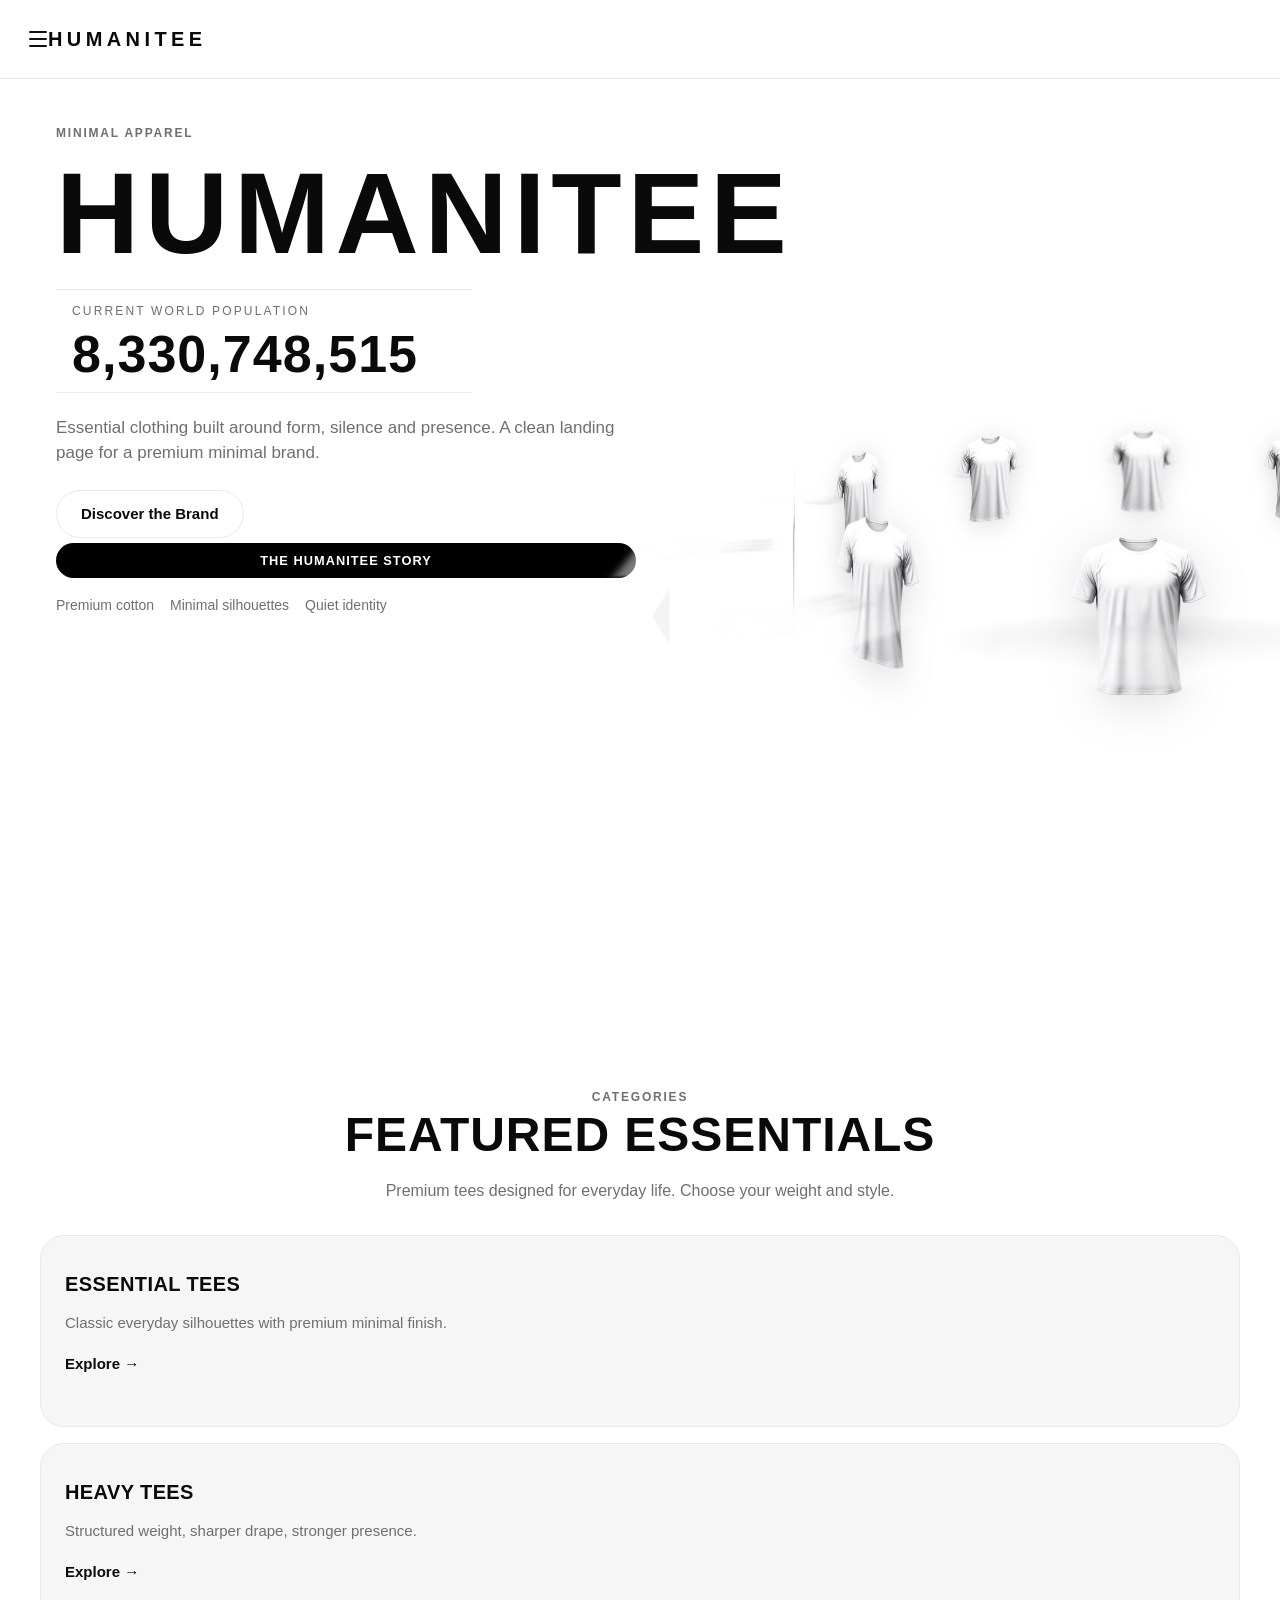
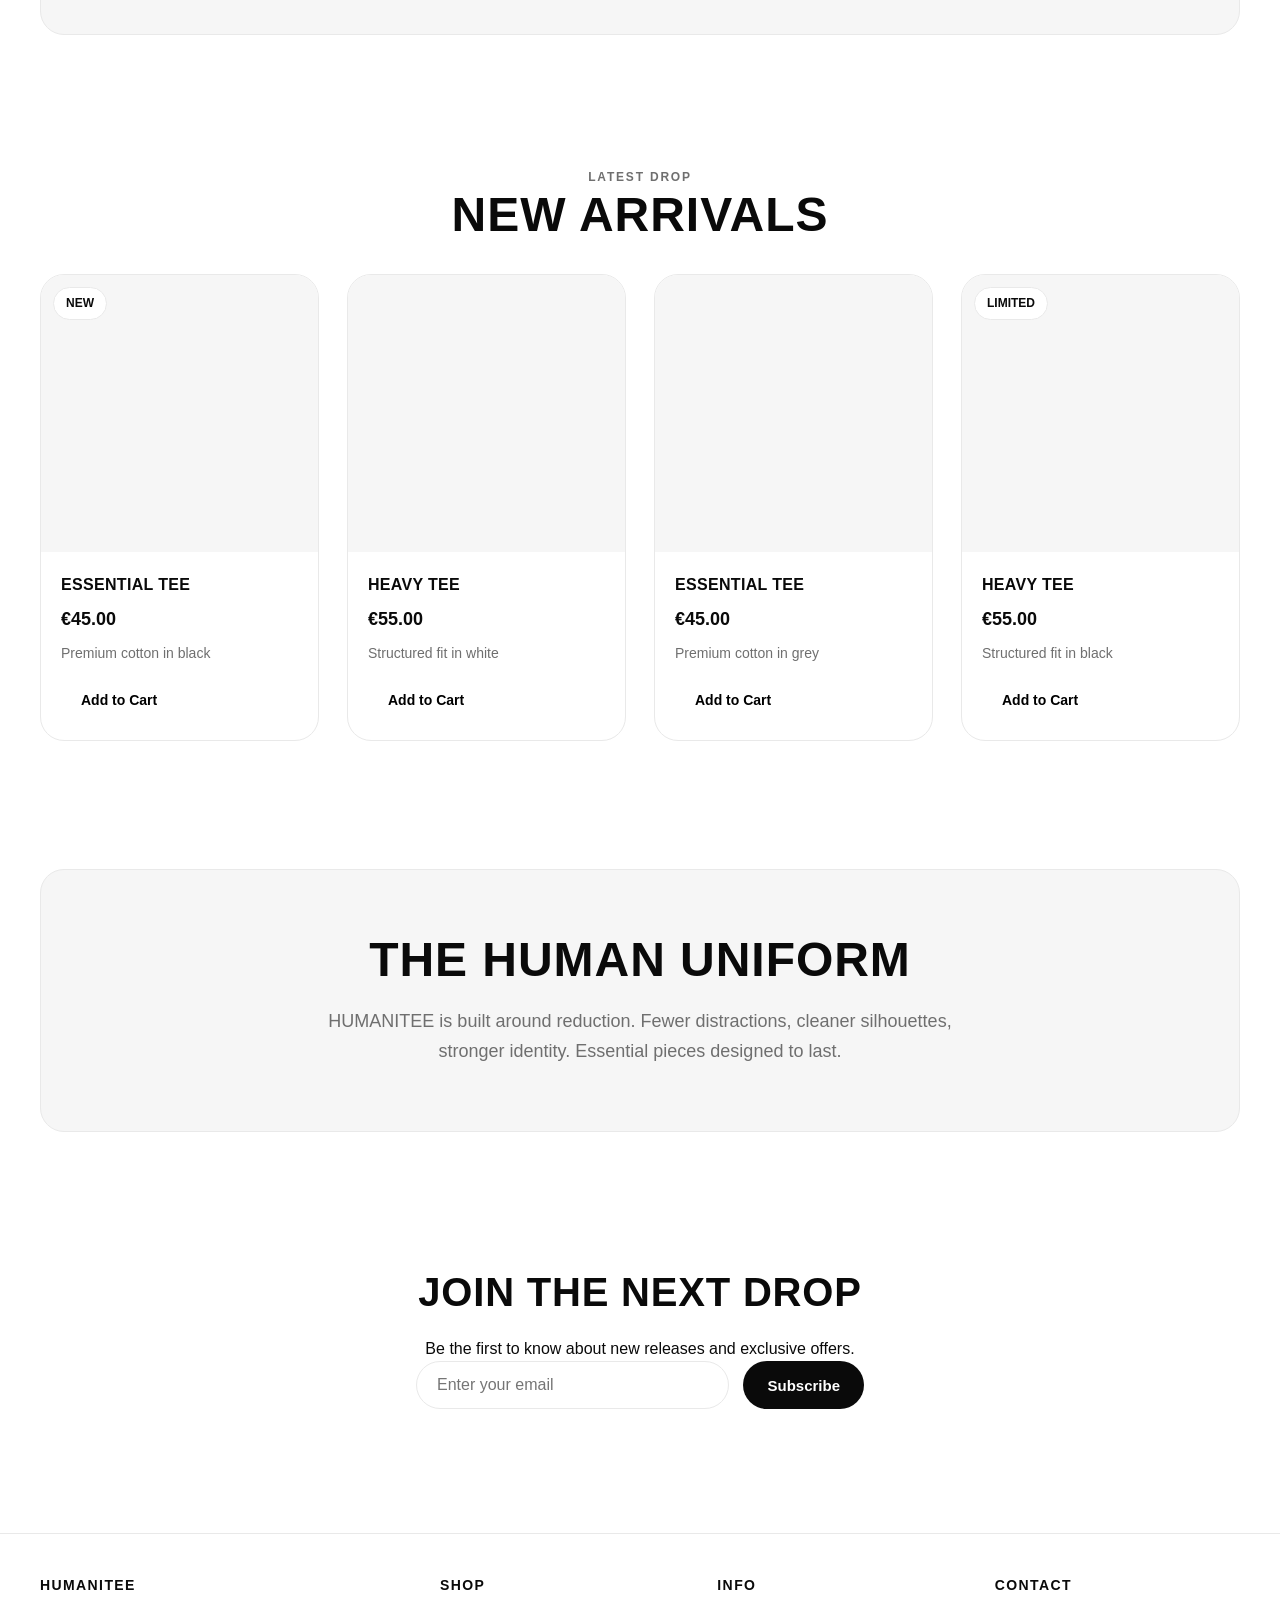
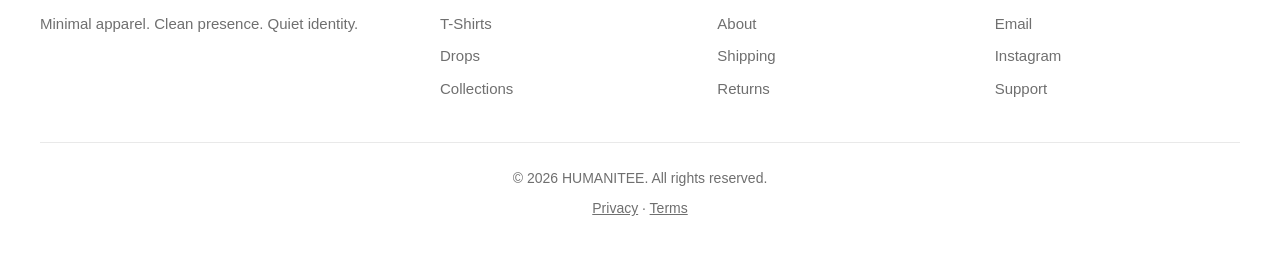
==== commit 5cede270: "Perf: ORIGIN.webp 159KB (-93%), GPU acceleration carosello" ====
--- a/index.html
+++ b/index.html
@@ -81,7 +81,7 @@
                 <div class="hero-counter-value" id="modalPopulationValue">Loading...</div>
               </div>
               <div class="intro-img-wrap">
-                <img src="ORIGIN.png" alt="HUMANITEE" class="intro-tee">
+                <img src="ORIGIN.webp" alt="HUMANITEE" class="intro-tee">
               </div>
               <button class="start-btn" id="btnStart">START</button>
             </div>
@@ -97,15 +97,15 @@
               <div class="modal-options-container">
                 <div class="modal-options" id="weightOptions">
                   <div class="modal-option" data-weight="lightweight">
-                    <img src="ORIGIN.png" alt="Lightweight">
+                    <img src="ORIGIN.webp" alt="Lightweight">
                     <span>LIGHTWEIGHT</span>
                   </div>
                   <div class="modal-option" data-weight="premium">
-                    <img src="ORIGIN.png" alt="Premium">
+                    <img src="ORIGIN.webp" alt="Premium">
                     <span>PREMIUM</span>
                   </div>
                   <div class="modal-option" data-weight="heavy">
-                    <img src="ORIGIN.png" alt="Heavy">
+                    <img src="ORIGIN.webp" alt="Heavy">
                     <span>HEAVY</span>
                   </div>
                 </div>
@@ -377,16 +377,16 @@
                   <div class="ht3d-control-btn right"><input type="radio" name="ht3d-ctrl" checked></div>
                   <div class="ht3d-rotation-dir">
                     <ul class="ht3d-item-wrapper" style="--_n: 10">
-                      <li class="ht3d-item" style="--_i: 1;  --_img: url('ORIGIN.png')"><a>LIGHTWEIGHT</a></li>
-                      <li class="ht3d-item" style="--_i: 2;  --_img: url('ORIGIN.png')"><a>PREMIUM</a></li>
-                      <li class="ht3d-item" style="--_i: 3;  --_img: url('ORIGIN.png')"><a>HEAVY</a></li>
-                      <li class="ht3d-item" style="--_i: 4;  --_img: url('ORIGIN.png')"><a>ULTRA LIGHT</a></li>
-                      <li class="ht3d-item" style="--_i: 5;  --_img: url('ORIGIN.png')"><a>SIGNATURE</a></li>
-                      <li class="ht3d-item" style="--_i: 6;  --_img: url('ORIGIN.png')"><a>ESSENTIAL</a></li>
-                      <li class="ht3d-item" style="--_i: 7;  --_img: url('ORIGIN.png')"><a>CLASSIC</a></li>
-                      <li class="ht3d-item" style="--_i: 8;  --_img: url('ORIGIN.png')"><a>OVERSIZE</a></li>
-                      <li class="ht3d-item" style="--_i: 9;  --_img: url('ORIGIN.png')"><a>STRUCTURED</a></li>
-                      <li class="ht3d-item" style="--_i: 10; --_img: url('ORIGIN.png')"><a>ORIGIN</a></li>
+                      <li class="ht3d-item" style="--_i: 1;  --_img: url('ORIGIN.webp')"><a>LIGHTWEIGHT</a></li>
+                      <li class="ht3d-item" style="--_i: 2;  --_img: url('ORIGIN.webp')"><a>PREMIUM</a></li>
+                      <li class="ht3d-item" style="--_i: 3;  --_img: url('ORIGIN.webp')"><a>HEAVY</a></li>
+                      <li class="ht3d-item" style="--_i: 4;  --_img: url('ORIGIN.webp')"><a>ULTRA LIGHT</a></li>
+                      <li class="ht3d-item" style="--_i: 5;  --_img: url('ORIGIN.webp')"><a>SIGNATURE</a></li>
+                      <li class="ht3d-item" style="--_i: 6;  --_img: url('ORIGIN.webp')"><a>ESSENTIAL</a></li>
+                      <li class="ht3d-item" style="--_i: 7;  --_img: url('ORIGIN.webp')"><a>CLASSIC</a></li>
+                      <li class="ht3d-item" style="--_i: 8;  --_img: url('ORIGIN.webp')"><a>OVERSIZE</a></li>
+                      <li class="ht3d-item" style="--_i: 9;  --_img: url('ORIGIN.webp')"><a>STRUCTURED</a></li>
+                      <li class="ht3d-item" style="--_i: 10; --_img: url('ORIGIN.webp')"><a>ORIGIN</a></li>
                       <li class="ht3d-ground"></li>
                     </ul>
                   </div>
@@ -441,7 +441,7 @@
         <div class="products-grid">
           <article class="product-card">
             <div class="product-image">
-              <img src="ORIGIN.png" alt="Essential Tee Black">
+              <img src="ORIGIN.webp" alt="Essential Tee Black">
               <span class="badge">New</span>
             </div>
             <div class="product-info">
@@ -454,7 +454,7 @@
 
           <article class="product-card">
             <div class="product-image">
-              <img src="ORIGIN.png" alt="Heavy Tee White">
+              <img src="ORIGIN.webp" alt="Heavy Tee White">
             </div>
             <div class="product-info">
               <h3>Heavy Tee</h3>
@@ -466,7 +466,7 @@
 
           <article class="product-card">
             <div class="product-image">
-              <img src="ORIGIN.png" alt="Essential Tee Grey">
+              <img src="ORIGIN.webp" alt="Essential Tee Grey">
             </div>
             <div class="product-info">
               <h3>Essential Tee</h3>
@@ -478,7 +478,7 @@
 
           <article class="product-card">
             <div class="product-image">
-              <img src="ORIGIN.png" alt="Heavy Tee Black">
+              <img src="ORIGIN.webp" alt="Heavy Tee Black">
               <span class="badge">Limited</span>
             </div>
             <div class="product-info">
--- a/style.css
+++ b/style.css
@@ -105,7 +105,7 @@
   font-weight: 900;
   letter-spacing: 0.15em;
   text-transform: uppercase;
-  padding-left: 3rem;
+  padding-left: calc(3rem - 40px);
 }
 
 /* Desktop nav hidden on mobile */
@@ -566,6 +566,7 @@
   transform-origin: center center;
   transition: transform 0.7s ease;
   transform: rotateX(-5deg) rotateY(0deg);
+  will-change: transform;
 }
 
 .carousel__cell {
@@ -581,6 +582,8 @@
   transition: opacity 0.4s ease;
   cursor: pointer;
   -webkit-tap-highlight-color: transparent;
+  backface-visibility: hidden;
+  -webkit-backface-visibility: hidden;
 }
 
 .carousel__cell::after {
@@ -2005,8 +2008,8 @@
   .hero-the {
     display: block;
     position: absolute;
-    top: -0.35em;
-    left: 6px;
+    top: calc(-0.35em - 5px);
+    left: 3px;
     font-size: 0.27em;
     font-weight: 900;
     letter-spacing: 0.15em;
@@ -2062,8 +2065,8 @@
   .hero-the {
     display: block;
     position: absolute;
-    top: -0.35em;
-    left: 6px;
+    top: calc(-0.35em - 5px);
+    left: 3px;
     font-size: 0.27em;
     font-weight: 900;
     letter-spacing: 0.15em;
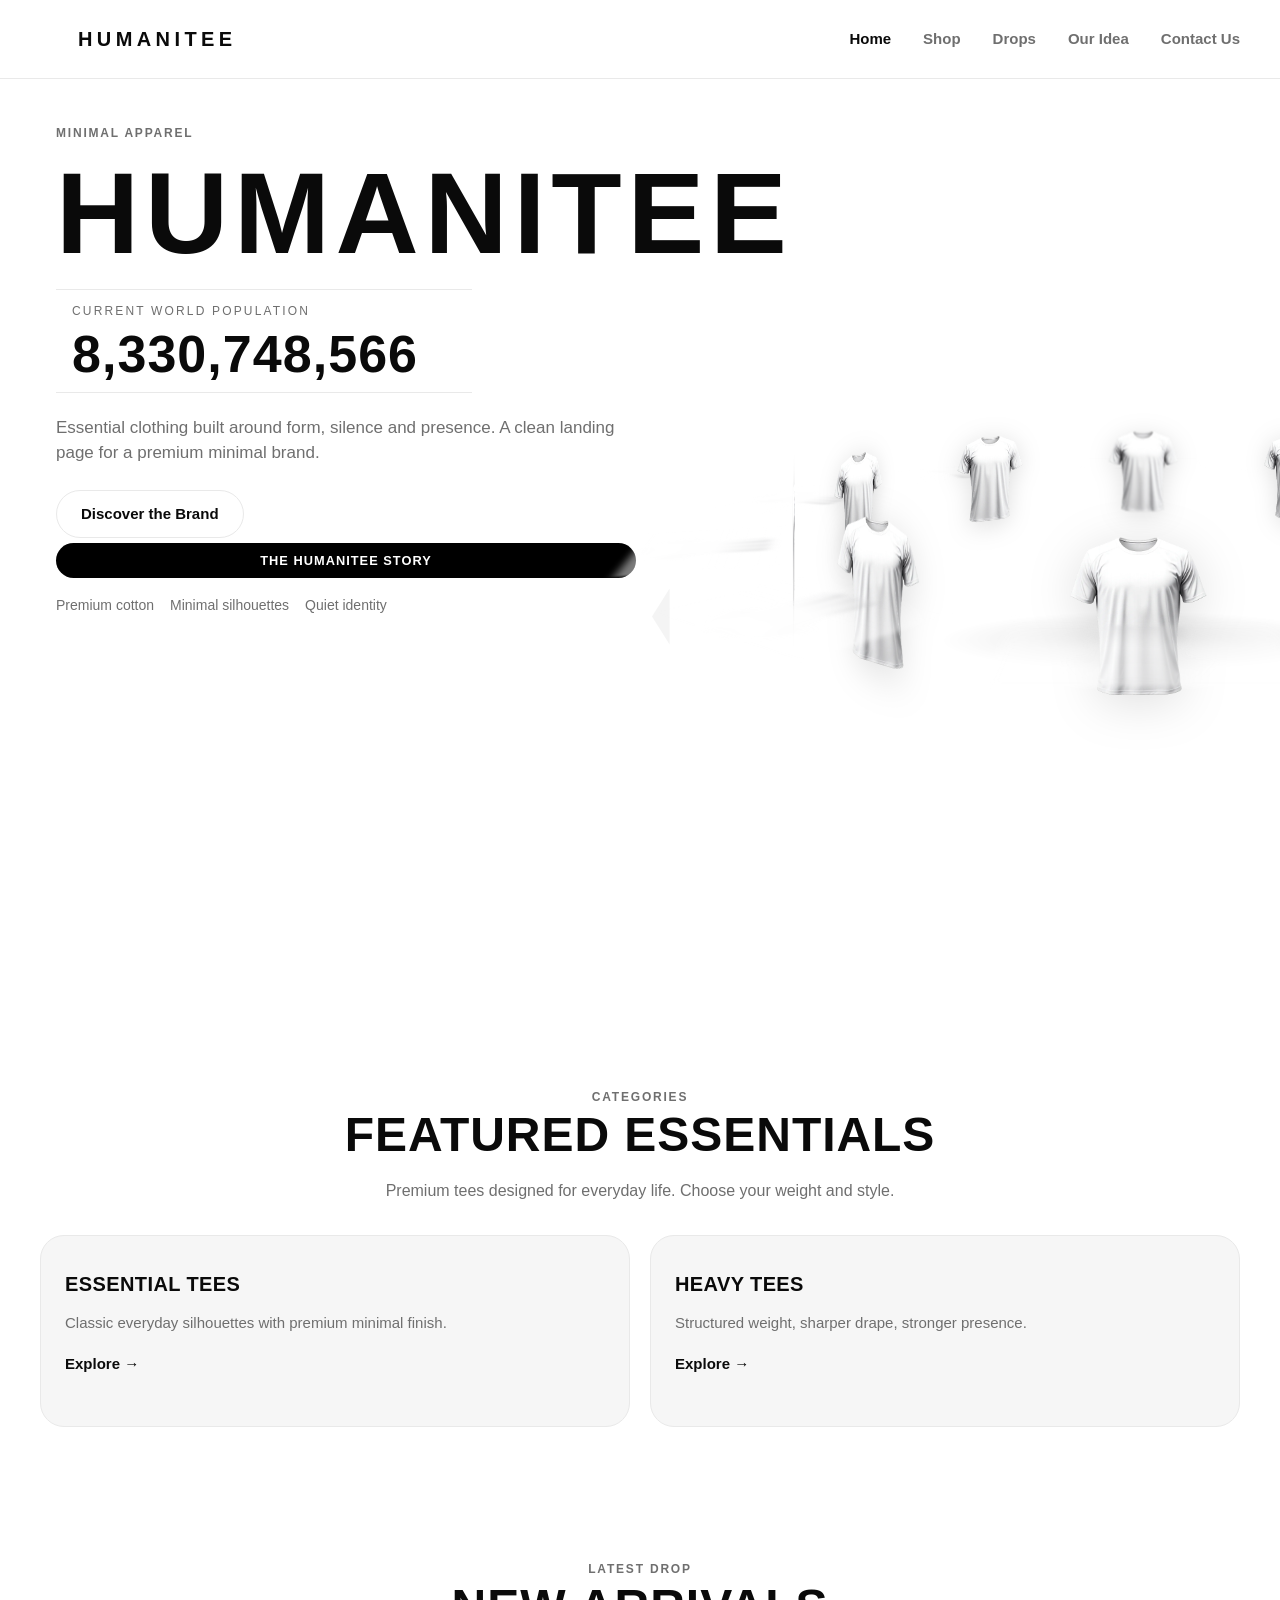
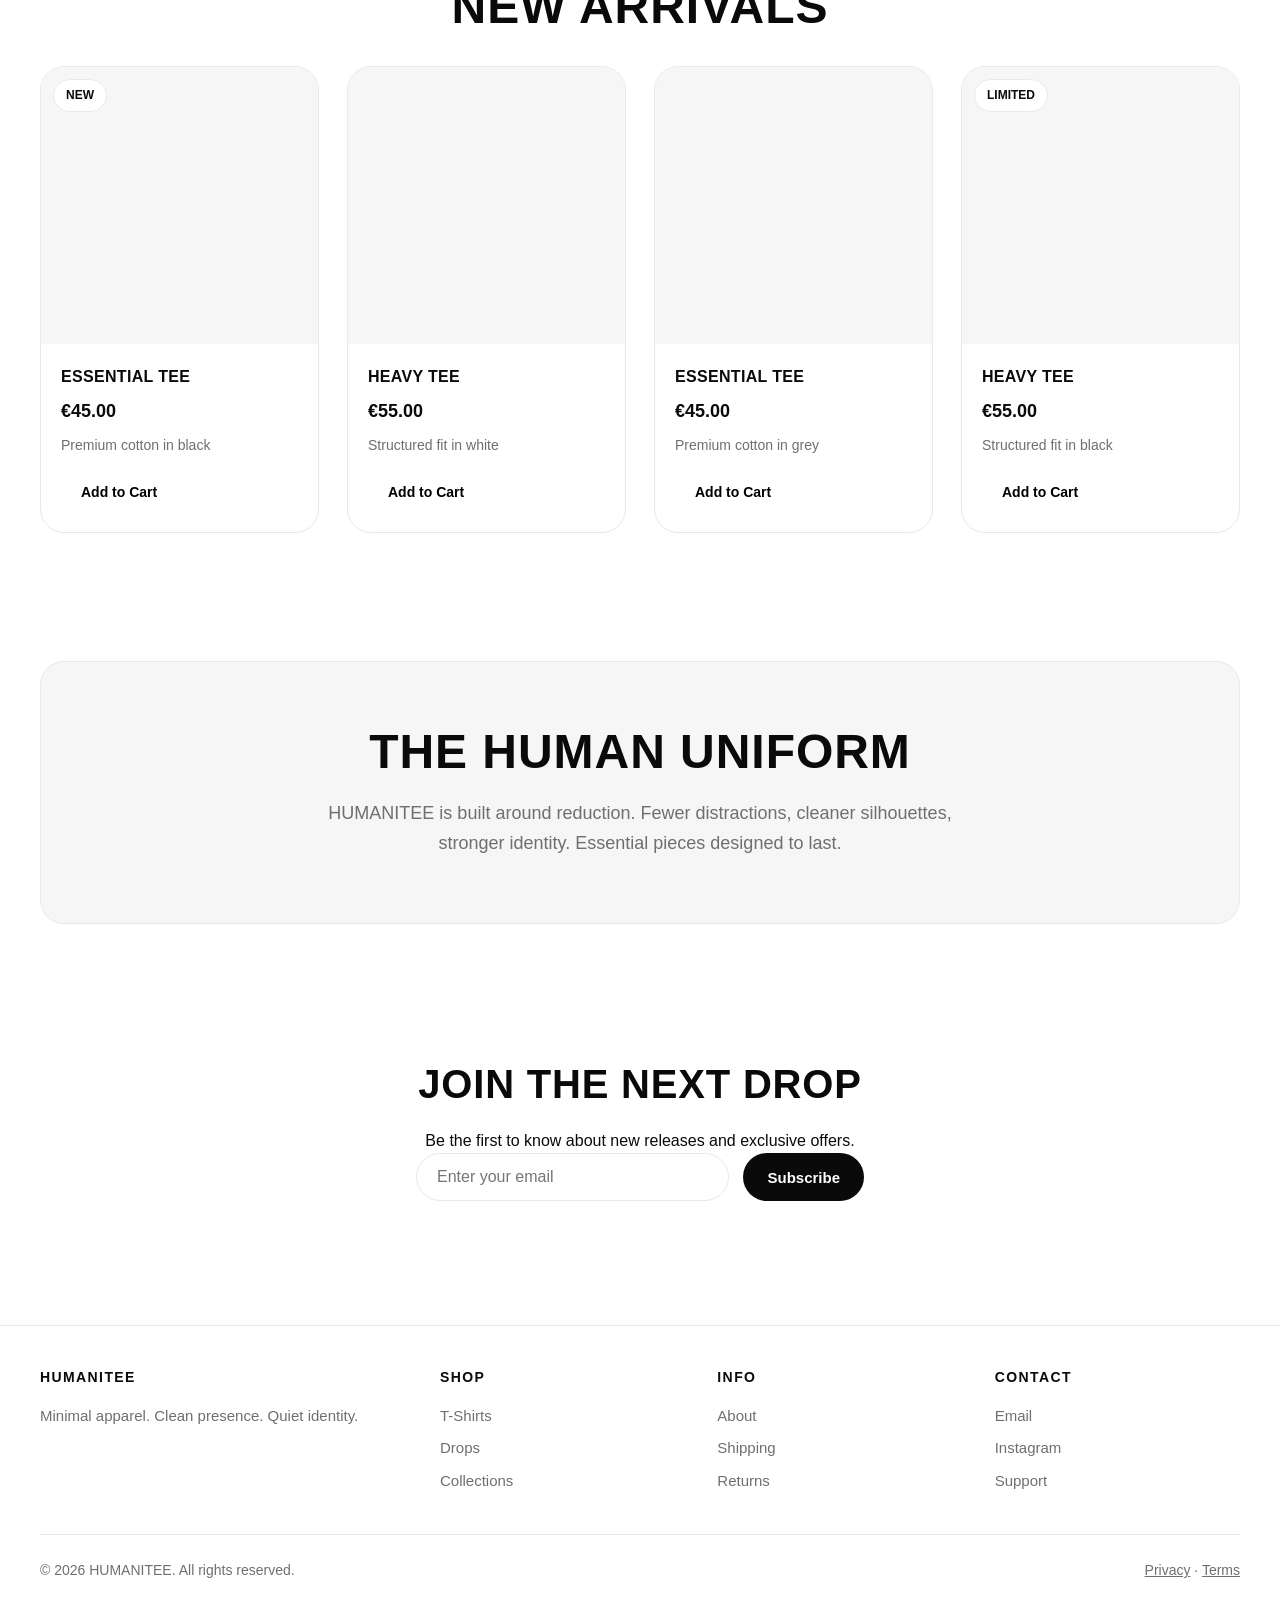
==== commit 7e322ae8: "Feat: tap item carousel centra+zoom+SELECT, swipe rotazione, data-weight" ====
--- a/index.html
+++ b/index.html
@@ -377,16 +377,16 @@
                   <div class="ht3d-control-btn right"><input type="radio" name="ht3d-ctrl" checked></div>
                   <div class="ht3d-rotation-dir">
                     <ul class="ht3d-item-wrapper" style="--_n: 10">
-                      <li class="ht3d-item" style="--_i: 1;  --_img: url('ORIGIN.webp')"><a>LIGHTWEIGHT</a></li>
-                      <li class="ht3d-item" style="--_i: 2;  --_img: url('ORIGIN.webp')"><a>PREMIUM</a></li>
-                      <li class="ht3d-item" style="--_i: 3;  --_img: url('ORIGIN.webp')"><a>HEAVY</a></li>
-                      <li class="ht3d-item" style="--_i: 4;  --_img: url('ORIGIN.webp')"><a>ULTRA LIGHT</a></li>
-                      <li class="ht3d-item" style="--_i: 5;  --_img: url('ORIGIN.webp')"><a>SIGNATURE</a></li>
-                      <li class="ht3d-item" style="--_i: 6;  --_img: url('ORIGIN.webp')"><a>ESSENTIAL</a></li>
-                      <li class="ht3d-item" style="--_i: 7;  --_img: url('ORIGIN.webp')"><a>CLASSIC</a></li>
-                      <li class="ht3d-item" style="--_i: 8;  --_img: url('ORIGIN.webp')"><a>OVERSIZE</a></li>
-                      <li class="ht3d-item" style="--_i: 9;  --_img: url('ORIGIN.webp')"><a>STRUCTURED</a></li>
-                      <li class="ht3d-item" style="--_i: 10; --_img: url('ORIGIN.webp')"><a>ORIGIN</a></li>
+                      <li class="ht3d-item" data-weight="lightweight" style="--_i: 1;  --_img: url('ORIGIN.webp')"><a>LIGHTWEIGHT</a></li>
+                      <li class="ht3d-item" data-weight="premium" style="--_i: 2;  --_img: url('ORIGIN.webp')"><a>PREMIUM</a></li>
+                      <li class="ht3d-item" data-weight="heavy" style="--_i: 3;  --_img: url('ORIGIN.webp')"><a>HEAVY</a></li>
+                      <li class="ht3d-item" data-weight="ultralight" style="--_i: 4;  --_img: url('ORIGIN.webp')"><a>ULTRA LIGHT</a></li>
+                      <li class="ht3d-item" data-weight="signature" style="--_i: 5;  --_img: url('ORIGIN.webp')"><a>SIGNATURE</a></li>
+                      <li class="ht3d-item" data-weight="essential" style="--_i: 6;  --_img: url('ORIGIN.webp')"><a>ESSENTIAL</a></li>
+                      <li class="ht3d-item" data-weight="classic" style="--_i: 7;  --_img: url('ORIGIN.webp')"><a>CLASSIC</a></li>
+                      <li class="ht3d-item" data-weight="oversize" style="--_i: 8;  --_img: url('ORIGIN.webp')"><a>OVERSIZE</a></li>
+                      <li class="ht3d-item" data-weight="structured" style="--_i: 9;  --_img: url('ORIGIN.webp')"><a>STRUCTURED</a></li>
+                      <li class="ht3d-item" data-weight="origin" style="--_i: 10; --_img: url('ORIGIN.webp')"><a>ORIGIN</a></li>
                       <li class="ht3d-ground"></li>
                     </ul>
                   </div>
--- a/style.css
+++ b/style.css
@@ -43,6 +43,7 @@
 html {
   scroll-behavior: smooth;
   -webkit-text-size-adjust: 100%;
+  overflow-x: hidden;
 }
 
 body {
@@ -52,6 +53,7 @@
   line-height: 1.6;
   -webkit-font-smoothing: antialiased;
   -moz-osx-font-smoothing: grayscale;
+  overflow-x: hidden;
 }
 
 img {
@@ -623,7 +625,13 @@
 
 .carousel__cell.active {
   opacity: 1;
-  cursor: default;
+  cursor: pointer;
+}
+
+.carousel__cell.hovered img {
+  filter: drop-shadow(0 8px 24px rgba(0, 0, 0, 0.22));
+  transform: scale(1.04);
+  transition: transform 0.25s ease, filter 0.25s ease;
 }
 
 .carousel__cell.active img {
@@ -1831,7 +1839,6 @@
 @media (max-width: 600px) {
   .hero-flow-box.flow-open {
     min-height: 385px;
-  }
     margin: -80px 0 0 0;
   }
 
@@ -1975,6 +1982,7 @@
 
 /* ─── Mobile: riduci altezza carousel ────────────── */
 @media (max-width: 47.99rem) {
+  .ht3d-control-btn { display: none; }
   .carousel-scene {
     height: 320px;
     margin-top: 0;
@@ -1989,7 +1997,10 @@
     overflow: visible;
   }
   .ht3d-carousel {
-    margin-left: calc((100vw - 61.2rem) / 2 - 20px);
+    position: relative;
+    left: 50%;
+    transform: translateX(-50%);
+    margin-left: 0;
     margin-top: -15rem;
   }
   .categories-section {
@@ -2022,6 +2033,7 @@
 
 /* ─── Tablet only (768px – 1023px): carousel centrato ── */
 @media (min-width: 48rem) and (max-width: 63.99rem) {
+  .ht3d-control-btn { display: none; }
   .carousel-scene {
     height: 380px;
     margin-top: 0;
@@ -2046,7 +2058,10 @@
     overflow: visible;
   }
   .ht3d-carousel {
-    margin-left: calc((100vw - 61.2rem) / 2 - 20px);
+    position: relative;
+    left: 50%;
+    transform: translateX(-50%);
+    margin-left: 0;
     margin-top: -15rem;
   }
   .categories-section {
@@ -2091,7 +2106,7 @@
     display: inline-block;
     font-size: 1.25rem;
     letter-spacing: 0.22em;
-    margin-left: 0;
+    margin-left: 30px;
   }
 
   .hero {
@@ -2409,6 +2424,15 @@
   from { transform: translateZ(calc(-30.6rem)) rotateY(0deg);   }
   to   { transform: translateZ(calc(-30.6rem)) rotateY(360deg); }
 }
+@keyframes ht3d-rev-back {
+  from { transform: translateZ(calc(-30.6rem)) rotateY(0deg);    }
+  to   { transform: translateZ(calc(-30.6rem)) rotateY(-360deg); }
+}
+/* Direzione inversa (swipe destra) */
+.ht3d-carousel.swipe-fwd .ht3d-rotation-dir {
+  animation-name: ht3d-rev-back;
+  animation-direction: normal;
+}
 @keyframes ht3d-fwd {
   from { transform: rotateY(0deg);   }
   to   { transform: rotateY(360deg); }
@@ -2427,6 +2451,12 @@
 .ht3d-rotation-dir:has(.ht3d-item:hover) {
   --_play: paused;
   --_dir:  paused;
+}
+@media (hover: none) {
+  .ht3d-rotation-dir:has(.ht3d-item:hover) {
+    --_play: running;
+    --_dir:  running;
+  }
 }
 
 /* Individual item */
@@ -2496,6 +2526,46 @@
 }
 .ht3d-item-wrapper:has(.ht3d-item:hover) .ht3d-ground { opacity: 0.85; }
 
+/* Item selezionato (tap mobile/tablet) */
+.ht3d-item.ht3d-selected {
+  transform: rotateY(var(--_rot)) translateZ(calc(var(--_r) * 1.3)) !important;
+}
+.ht3d-item.ht3d-selected a {
+  filter: drop-shadow(0 16px 48px rgba(0,0,0,0.3)) !important;
+  transform: scale(1.3);
+  transition: transform 350ms ease-out;
+}
+
+/* Bottone SELECT sotto carousel (mobile/tablet) */
+.ht3d-select-btn {
+  display: block;
+  margin: 0.5rem auto 0;
+  padding: 10px 36px;
+  font-size: 0.8rem;
+  font-weight: 700;
+  letter-spacing: 0.18em;
+  text-transform: uppercase;
+  border-radius: 50px;
+  background: #111;
+  color: #fff;
+  border: none;
+  cursor: pointer;
+  opacity: 0;
+  pointer-events: none;
+  transform: translateY(8px);
+  transition: opacity 0.4s ease, transform 0.4s ease;
+  position: relative;
+  z-index: 20;
+}
+.ht3d-select-btn.visible {
+  opacity: 1;
+  pointer-events: auto;
+  transform: translateY(0);
+}
+.ht3d-select-btn:active {
+  background: #333;
+}
+
 /* ─── Humanitee Story Popup ─────────────────────── */
 .story-popup-overlay {
   position: fixed;
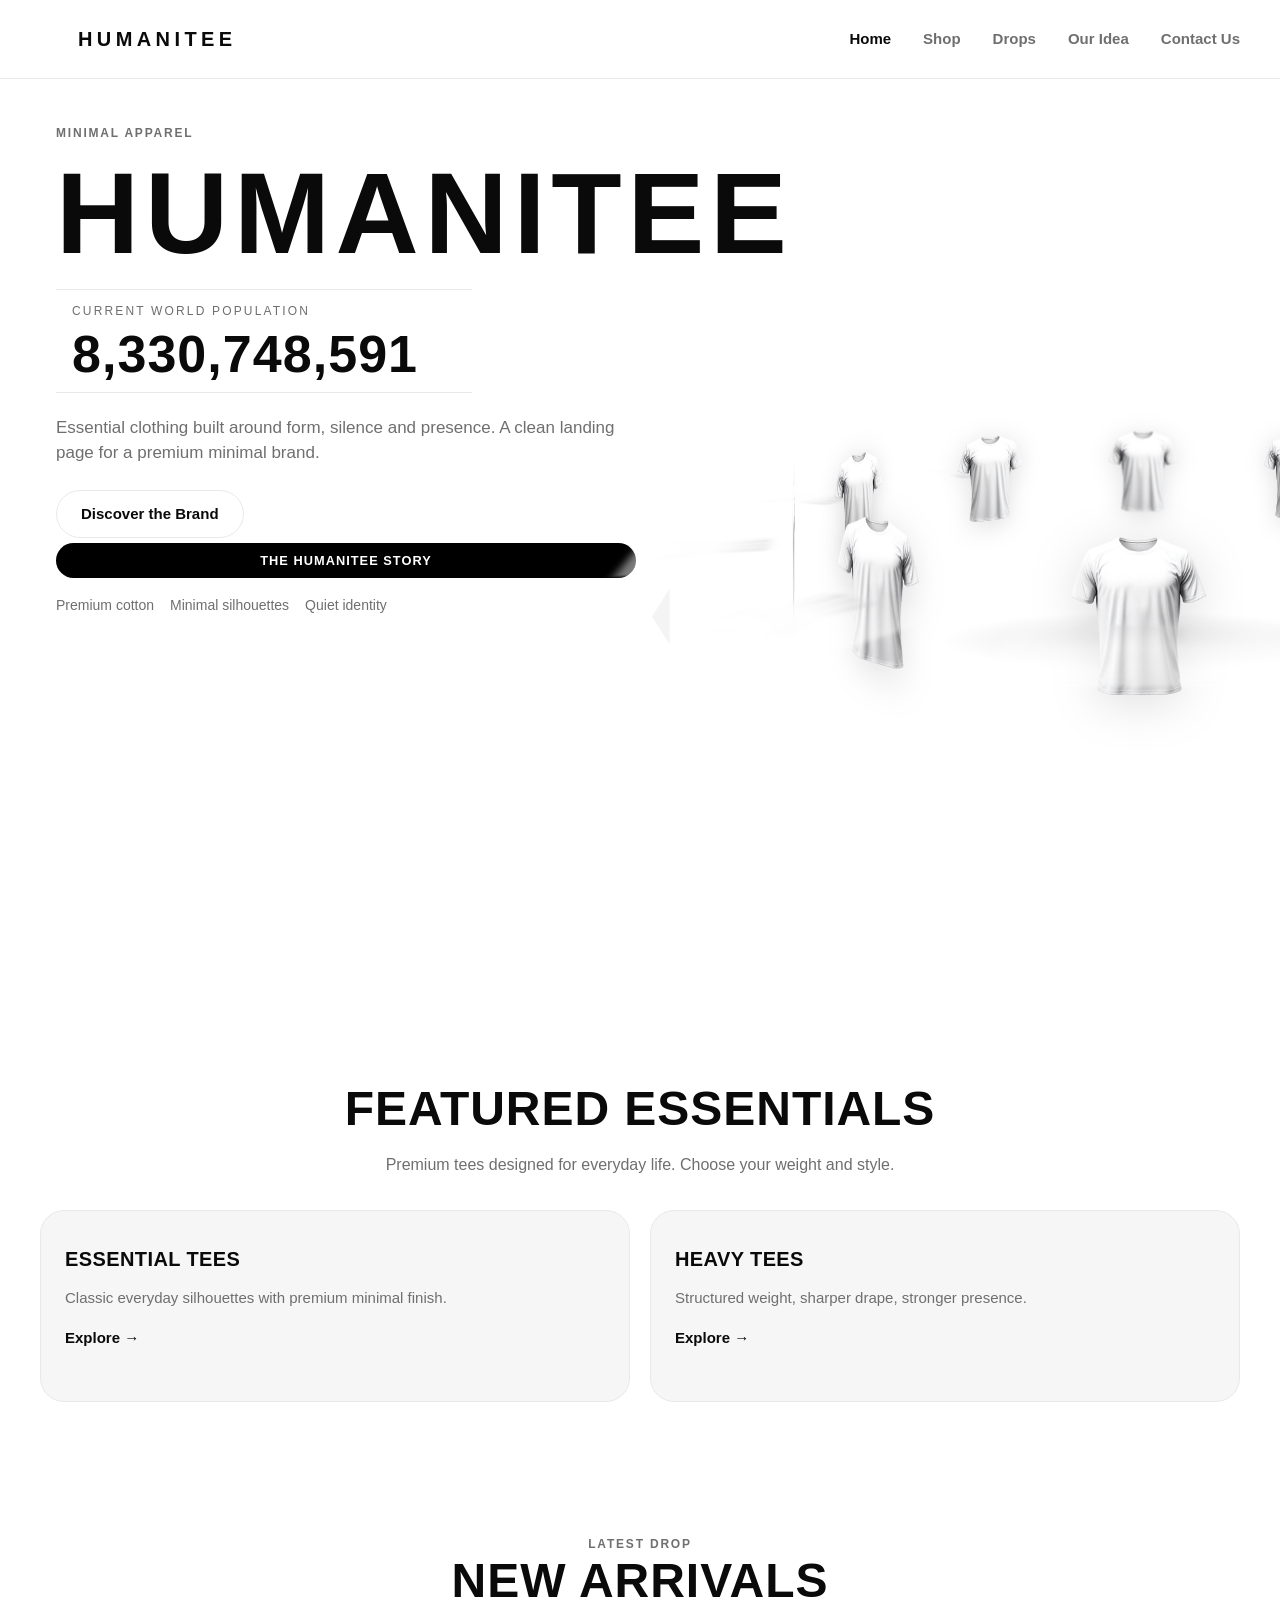
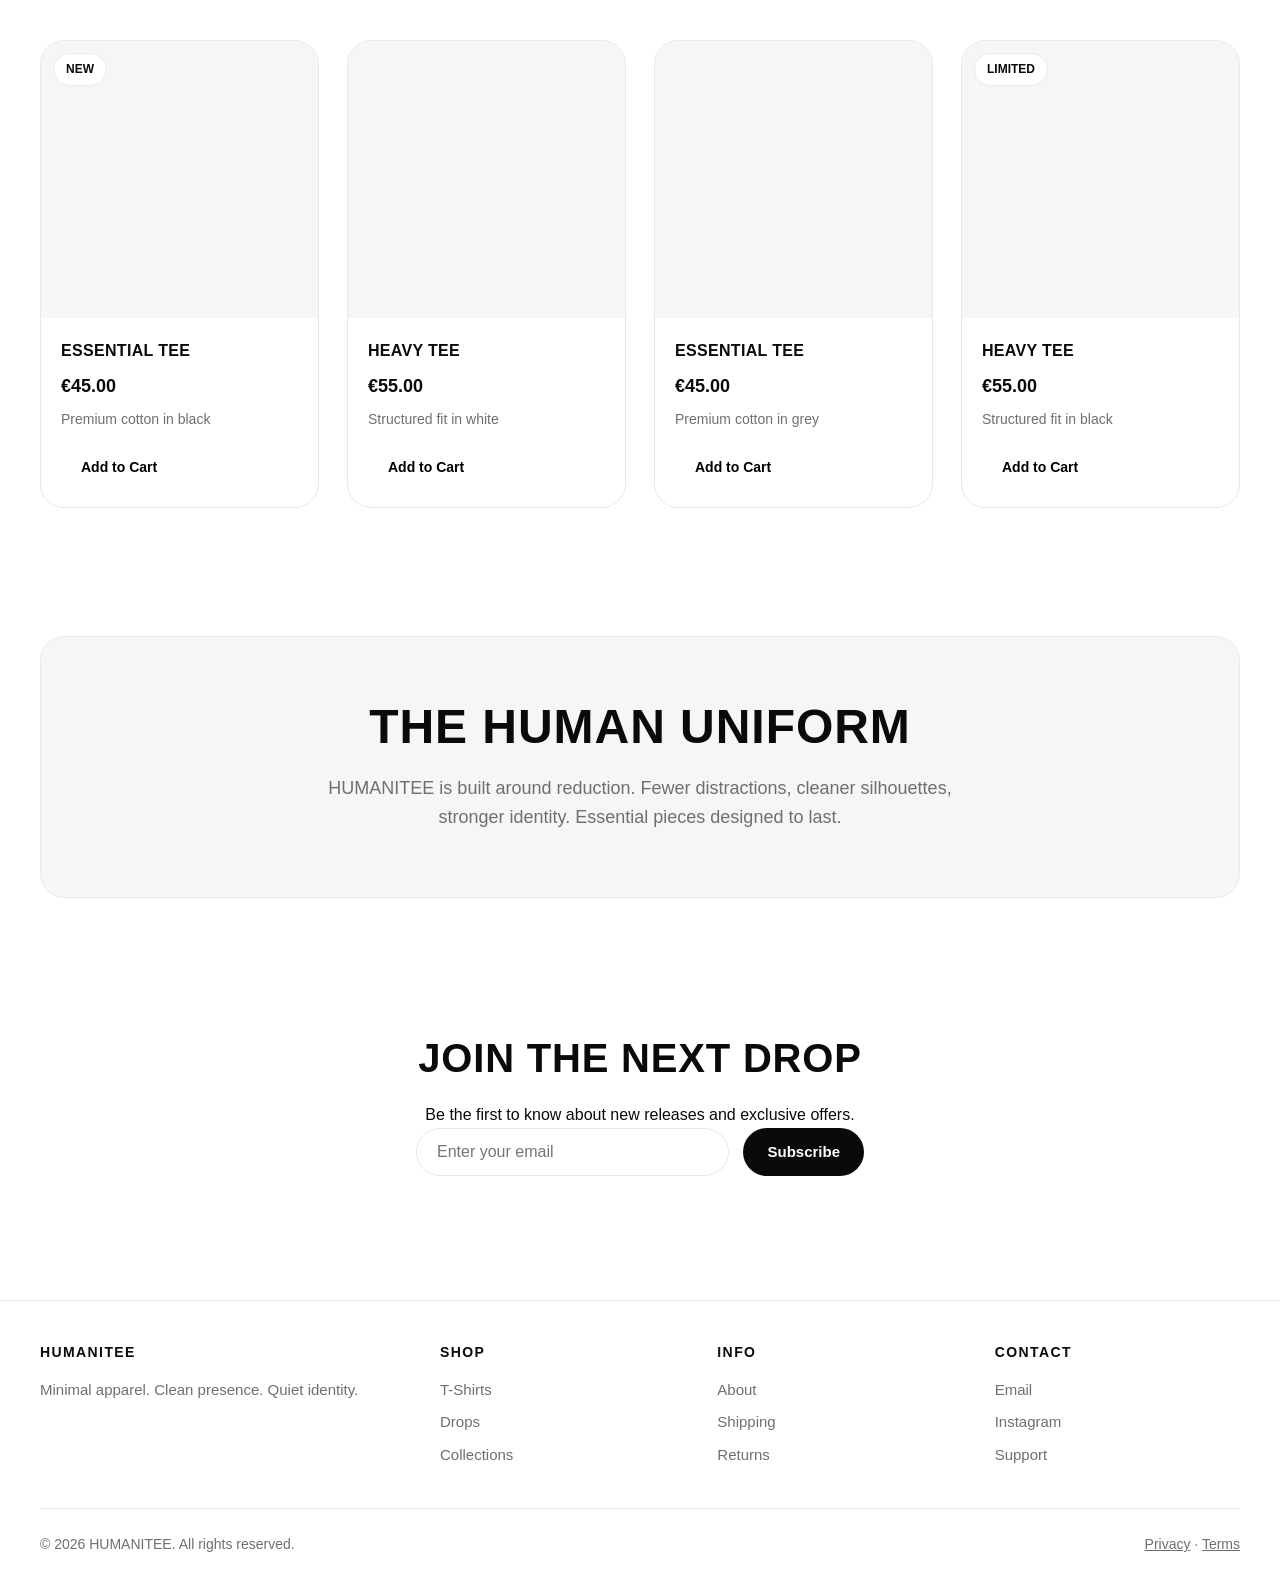
==== commit 8ae6983e: "Remove: rimosso testo Categories sopra Featured Essentials" ====
--- a/index.html
+++ b/index.html
@@ -405,7 +405,6 @@
     <section class="categories-section" id="shop">
       <div class="container">
         <div class="section-header">
-          <span class="section-kicker">Categories</span>
           <h2 class="section-title">Featured Essentials</h2>
           <p class="section-desc">Premium tees designed for everyday life. Choose your weight and style.</p>
         </div>
--- a/style.css
+++ b/style.css
@@ -479,10 +479,15 @@
 .inline-modal-host.active {
   display: block;
   pointer-events: auto;
+  background: #fff;
+  padding-bottom: 500px;
+  position: relative;
 }
 
 .hero-flow-box.flow-open {
-  min-height: 385px;
+  min-height: auto;
+  position: relative;
+  z-index: 50;
 }
 
 .hero-flow-box.flow-open .hero-flow-static {
@@ -1261,7 +1266,7 @@
 }
 
 #btnDetailsNext {
-  margin-top: 107px;
+  margin-top: 5px;
 }
 
 /* Weight continue button */
@@ -1440,7 +1445,7 @@
   display: flex;
   flex-direction: column;
   gap: 12px;
-  margin-bottom: 20px;
+  margin-bottom: 12px;
   text-align: left;
   width: 100%;
 }
@@ -2536,10 +2541,13 @@
   transition: transform 350ms ease-out;
 }
 
-/* Bottone SELECT sotto carousel (mobile/tablet) */
+/* Bottone SELECT sopra carousel (mobile/tablet) */
 .ht3d-select-btn {
   display: block;
-  margin: 0.5rem auto 0;
+  position: absolute;
+  top: 50%;
+  left: 50%;
+  transform: translate(-50%, -50%) translateY(8px);
   padding: 10px 36px;
   font-size: 0.8rem;
   font-weight: 700;
@@ -2552,15 +2560,13 @@
   cursor: pointer;
   opacity: 0;
   pointer-events: none;
-  transform: translateY(8px);
   transition: opacity 0.4s ease, transform 0.4s ease;
-  position: relative;
   z-index: 20;
 }
 .ht3d-select-btn.visible {
   opacity: 1;
   pointer-events: auto;
-  transform: translateY(0);
+  transform: translate(-50%, -50%);
 }
 .ht3d-select-btn:active {
   background: #333;
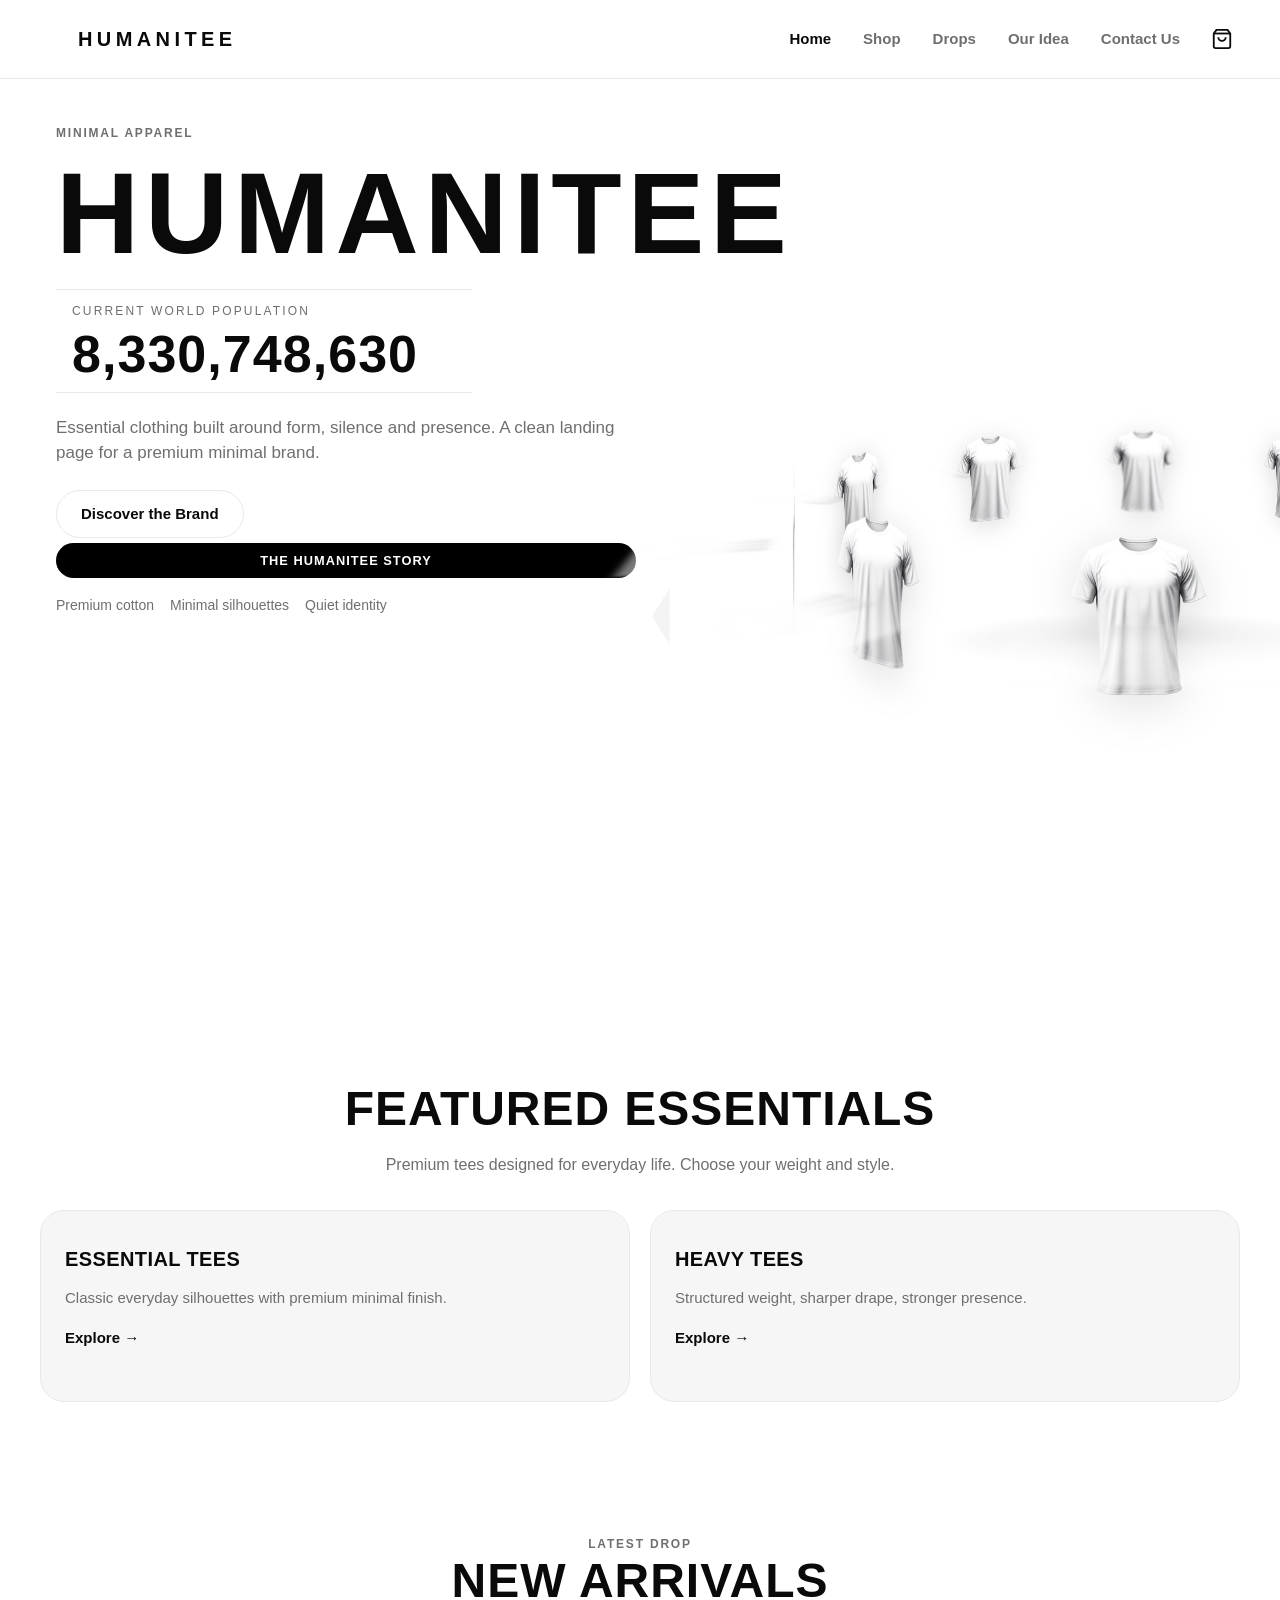
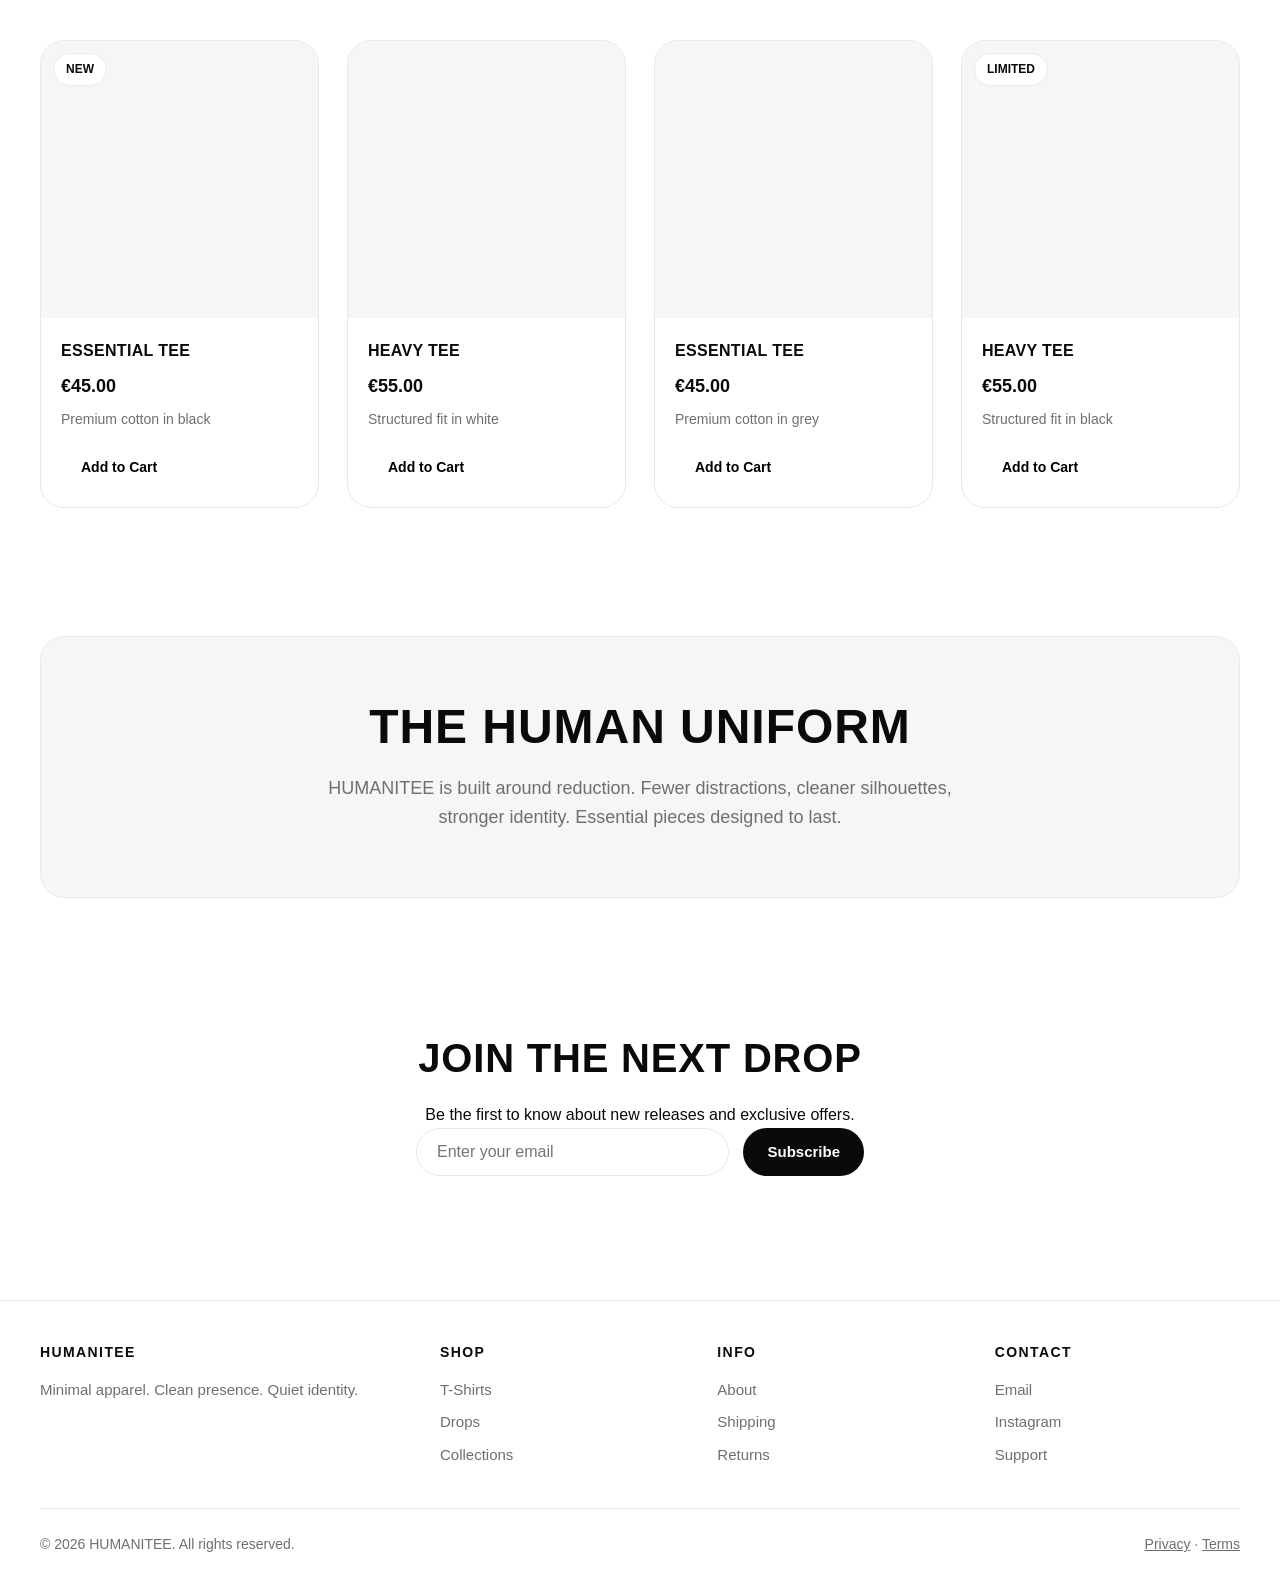
==== commit 517fc3f2: "Add persistent shopping cart system with localStorage - Implement cart.js with full cart management " ====
--- a/index.html
+++ b/index.html
@@ -19,13 +19,24 @@
 
       <a href="#home" class="logo">HUMANITEE</a>
 
-      <nav class="nav" id="nav">
-        <a href="#home">Home</a>
-        <a href="#shop">Shop</a>
-        <a href="#drops">Drops</a>
-        <a href="#about">Our Idea</a>
-        <a href="#contact">Contact Us</a>
-      </nav>
+      <div class="header-right">
+        <nav class="nav" id="nav">
+          <a href="#home">Home</a>
+          <a href="#shop">Shop</a>
+          <a href="#drops">Drops</a>
+          <a href="#about">Our Idea</a>
+          <a href="#contact">Contact Us</a>
+        </nav>
+
+        <button class="cart-btn" id="cartBtn" aria-label="Shopping cart">
+          <svg width="24" height="24" viewBox="0 0 24 24" fill="none" stroke="currentColor" stroke-width="2">
+            <path d="M6 2L3 6v14a2 2 0 0 0 2 2h14a2 2 0 0 0 2-2V6l-3-4z"></path>
+            <line x1="3" y1="6" x2="21" y2="6"></line>
+            <path d="M16 10a4 4 0 0 1-8 0"></path>
+          </svg>
+          <span class="cart-badge" id="cartBadge">0</span>
+        </button>
+      </div>
     </div>
   </header>
 
@@ -438,7 +449,13 @@
         </div>
 
         <div class="products-grid">
-          <article class="product-card">
+          <article class="product-card" 
+            data-product-id="tee-black-001"
+            data-product-name="Essential Tee"
+            data-product-price="45.00"
+            data-product-color="Black"
+            data-product-size="M"
+            data-product-image="ORIGIN.webp">
             <div class="product-image">
               <img src="ORIGIN.webp" alt="Essential Tee Black">
               <span class="badge">New</span>
@@ -451,7 +468,13 @@
             </div>
           </article>
 
-          <article class="product-card">
+          <article class="product-card"
+            data-product-id="tee-white-002"
+            data-product-name="Heavy Tee"
+            data-product-price="55.00"
+            data-product-color="White"
+            data-product-size="M"
+            data-product-image="ORIGIN.webp">
             <div class="product-image">
               <img src="ORIGIN.webp" alt="Heavy Tee White">
             </div>
@@ -463,7 +486,13 @@
             </div>
           </article>
 
-          <article class="product-card">
+          <article class="product-card"
+            data-product-id="tee-grey-003"
+            data-product-name="Essential Tee"
+            data-product-price="45.00"
+            data-product-color="Grey"
+            data-product-size="M"
+            data-product-image="ORIGIN.webp">
             <div class="product-image">
               <img src="ORIGIN.webp" alt="Essential Tee Grey">
             </div>
@@ -475,7 +504,13 @@
             </div>
           </article>
 
-          <article class="product-card">
+          <article class="product-card"
+            data-product-id="tee-black-004"
+            data-product-name="Heavy Tee"
+            data-product-price="55.00"
+            data-product-color="Black"
+            data-product-size="M"
+            data-product-image="ORIGIN.webp">
             <div class="product-image">
               <img src="ORIGIN.webp" alt="Heavy Tee Black">
               <span class="badge">Limited</span>
@@ -586,6 +621,42 @@
     </div>
   </div>
 
+  <!-- Shopping Cart Modal -->
+  <div class="cart-modal" id="cartModal">
+    <div class="cart-modal-content">
+      <div class="cart-header">
+        <h2>Shopping Cart</h2>
+        <button class="cart-close" id="cartClose" aria-label="Close cart">×</button>
+      </div>
+
+      <div class="cart-empty" id="cartEmpty">
+        <svg width="64" height="64" viewBox="0 0 24 24" fill="none" stroke="currentColor" stroke-width="1.5">
+          <path d="M6 2L3 6v14a2 2 0 0 0 2 2h14a2 2 0 0 0 2-2V6l-3-4z"></path>
+          <line x1="3" y1="6" x2="21" y2="6"></line>
+          <path d="M16 10a4 4 0 0 1-8 0"></path>
+        </svg>
+        <p>Your cart is empty</p>
+        <a href="#shop" class="btn" onclick="document.getElementById('cartModal').classList.remove('active')">Start Shopping</a>
+      </div>
+
+      <div class="cart-content" id="cartContent" style="display: none;">
+        <div class="cart-items" id="cartItems">
+          <!-- Cart items will be injected here -->
+        </div>
+
+        <div class="cart-footer">
+          <div class="cart-total-row">
+            <span>Total</span>
+            <strong id="cartTotal">£0.00</strong>
+          </div>
+          <button class="btn btn-block" id="checkoutBtn">Proceed to Checkout</button>
+          <button class="btn-text" id="clearCartBtn">Clear Cart</button>
+        </div>
+      </div>
+    </div>
+  </div>
+
+  <script src="cart.js"></script>
   <script src="script.js"></script>
 </body>
 </html>
--- a/style.css
+++ b/style.css
@@ -115,6 +115,12 @@
   display: none;
 }
 
+/* Header right wrapper (for nav + cart) */
+.header-right {
+  display: contents;
+}
+
+
 /* Mobile menu button */
 .menu-btn {
   position: absolute;
@@ -158,6 +164,331 @@
   transform: rotate(-45deg) translate(5px, -5px);
 }
 
+/* ─── Cart Button ───────────────────────────────── */
+.cart-btn {
+  position: absolute;
+  right: 1.25rem;
+  top: 50%;
+  transform: translateY(-50%);
+  z-index: 3100;
+  width: 2.25rem;
+  height: 2.25rem;
+  display: flex;
+  align-items: center;
+  justify-content: center;
+  background: transparent;
+  border: none;
+  cursor: pointer;
+  -webkit-tap-highlight-color: transparent;
+  transition: all 0.2s ease;
+}
+
+.cart-btn:hover {
+  opacity: 0.7;
+}
+
+.cart-btn svg {
+  width: 22px;
+  height: 22px;
+  color: var(--color-text);
+}
+
+.cart-badge {
+  position: absolute;
+  top: -4px;
+  right: -4px;
+  background: #d32f2f;
+  color: white;
+  font-size: 0.65rem;
+  font-weight: 700;
+  min-width: 16px;
+  height: 16px;
+  border-radius: 8px;
+  display: none;
+  align-items: center;
+  justify-content: center;
+  padding: 0 4px;
+  line-height: 1;
+}
+
+/* ─── Cart Modal ────────────────────────────────── */
+.cart-modal {
+  position: fixed;
+  top: 0;
+  left: 0;
+  width: 100%;
+  height: 100%;
+  background: rgba(0, 0, 0, 0.5);
+  z-index: 4000;
+  opacity: 0;
+  visibility: hidden;
+  transition: all 0.3s ease;
+  overflow-y: auto;
+}
+
+.cart-modal.active {
+  opacity: 1;
+  visibility: visible;
+}
+
+.cart-modal-content {
+  position: absolute;
+  right: 0;
+  top: 0;
+  width: 100%;
+  max-width: 420px;
+  height: 100%;
+  background: white;
+  box-shadow: -4px 0 20px rgba(0, 0, 0, 0.1);
+  display: flex;
+  flex-direction: column;
+  transform: translateX(100%);
+  transition: transform 0.3s ease;
+}
+
+.cart-modal.active .cart-modal-content {
+  transform: translateX(0);
+}
+
+.cart-header {
+  padding: 1.5rem 1.25rem;
+  border-bottom: 1px solid var(--color-border);
+  display: flex;
+  align-items: center;
+  justify-content: space-between;
+  flex-shrink: 0;
+}
+
+.cart-header h2 {
+  font-size: 1.25rem;
+  font-weight: 700;
+  margin: 0;
+}
+
+.cart-close {
+  width: 2rem;
+  height: 2rem;
+  display: flex;
+  align-items: center;
+  justify-content: center;
+  font-size: 1.75rem;
+  line-height: 1;
+  background: transparent;
+  border: none;
+  cursor: pointer;
+  color: var(--color-text);
+  transition: opacity 0.2s;
+}
+
+.cart-close:hover {
+  opacity: 0.6;
+}
+
+.cart-empty {
+  flex: 1;
+  display: flex;
+  flex-direction: column;
+  align-items: center;
+  justify-content: center;
+  padding: 2rem 1.25rem;
+  text-align: center;
+}
+
+.cart-empty svg {
+  margin-bottom: 1rem;
+  color: var(--color-muted);
+}
+
+.cart-empty p {
+  font-size: 1rem;
+  color: var(--color-muted);
+  margin-bottom: 1.5rem;
+}
+
+.cart-content {
+  flex: 1;
+  display: flex;
+  flex-direction: column;
+  overflow: hidden;
+}
+
+.cart-items {
+  flex: 1;
+  overflow-y: auto;
+  padding: 1rem 1.25rem;
+}
+
+.cart-item {
+  display: flex;
+  gap: 1rem;
+  padding: 1rem 0;
+  border-bottom: 1px solid var(--color-border);
+}
+
+.cart-item:last-child {
+  border-bottom: none;
+}
+
+.cart-item-img {
+  width: 80px;
+  height: 80px;
+  object-fit: cover;
+  border-radius: var(--radius-sm);
+  flex-shrink: 0;
+}
+
+.cart-item-details {
+  flex: 1;
+  display: flex;
+  flex-direction: column;
+  gap: 0.25rem;
+}
+
+.cart-item-name {
+  font-size: 0.95rem;
+  font-weight: 600;
+  margin: 0;
+}
+
+.cart-item-variant {
+  font-size: 0.85rem;
+  color: var(--color-muted);
+  margin: 0;
+}
+
+.cart-item-price {
+  font-size: 0.95rem;
+  font-weight: 600;
+  margin-top: 0.5rem;
+}
+
+.cart-item-actions {
+  display: flex;
+  flex-direction: column;
+  align-items: flex-end;
+  justify-content: space-between;
+  gap: 0.5rem;
+}
+
+.cart-item-quantity {
+  display: flex;
+  align-items: center;
+  gap: 0.5rem;
+  border: 1px solid var(--color-border);
+  border-radius: var(--radius-sm);
+  overflow: hidden;
+}
+
+.qty-btn {
+  width: 2rem;
+  height: 2rem;
+  display: flex;
+  align-items: center;
+  justify-content: center;
+  background: transparent;
+  border: none;
+  cursor: pointer;
+  font-size: 1.125rem;
+  font-weight: 600;
+  transition: background 0.2s;
+}
+
+.qty-btn:hover {
+  background: var(--color-soft);
+}
+
+.qty-input {
+  width: 2.5rem;
+  height: 2rem;
+  border: none;
+  text-align: center;
+  font-size: 0.875rem;
+  font-weight: 600;
+  -moz-appearance: textfield;
+}
+
+.qty-input::-webkit-outer-spin-button,
+.qty-input::-webkit-inner-spin-button {
+  -webkit-appearance: none;
+  margin: 0;
+}
+
+.cart-item-remove {
+  width: 2rem;
+  height: 2rem;
+  display: flex;
+  align-items: center;
+  justify-content: center;
+  background: transparent;
+  border: none;
+  cursor: pointer;
+  font-size: 1.5rem;
+  line-height: 1;
+  color: var(--color-muted);
+  transition: color 0.2s;
+}
+
+.cart-item-remove:hover {
+  color: #d32f2f;
+}
+
+.cart-footer {
+  padding: 1.5rem 1.25rem;
+  border-top: 1px solid var(--color-border);
+  background: white;
+  flex-shrink: 0;
+}
+
+.cart-total-row {
+  display: flex;
+  justify-content: space-between;
+  align-items: center;
+  margin-bottom: 1rem;
+  font-size: 1.125rem;
+}
+
+.cart-total-row strong {
+  font-weight: 700;
+}
+
+.btn-block {
+  width: 100%;
+  margin-bottom: 0.75rem;
+}
+
+.btn-text {
+  width: 100%;
+  padding: 0.75rem;
+  background: transparent;
+  border: none;
+  color: var(--color-muted);
+  font-size: 0.875rem;
+  cursor: pointer;
+  transition: color 0.2s;
+}
+
+.btn-text:hover {
+  color: var(--color-text);
+}
+
+/* Small mobile adjustments for cart */
+@media (max-width: 375px) {
+  .cart-modal-content {
+    max-width: 100%;
+  }
+
+  .cart-item-img {
+    width: 60px;
+    height: 60px;
+  }
+
+  .cart-item {
+    gap: 0.75rem;
+  }
+}
+
+
+
 /* ─── Nav Overlay ───────────────────────────────── */
 .nav-overlay {
   position: fixed;
@@ -480,7 +811,7 @@
   display: block;
   pointer-events: auto;
   background: #fff;
-  padding-bottom: 500px;
+  padding-bottom: 600px;
   position: relative;
 }
 
@@ -1936,6 +2267,19 @@
     background: none;
   }
 
+  /* Header right wrapper - group nav and cart */
+  .header-right {
+    display: flex;
+    align-items: center;
+    gap: 1.5rem;
+  }
+
+  /* Cart button on desktop - next to nav */
+  .cart-btn {
+    position: static;
+    transform: none;
+  }
+
   /* Hero */
   .hero {
     padding: 0 0 4rem;
@@ -2002,14 +2346,10 @@
     overflow: visible;
   }
   .ht3d-carousel {
-    position: relative;
-    left: 50%;
-    transform: translateX(-50%);
-    margin-left: 0;
-    margin-top: -15rem;
+
   }
   .categories-section {
-    margin-top: -430px;
+    margin-top: -390px;
   }
   .hero-title {
     text-align: center;
@@ -2070,7 +2410,7 @@
     margin-top: -15rem;
   }
   .categories-section {
-    margin-top: -430px;
+    margin-top: -390px;
   }
   .hero-title {
     text-align: center;
@@ -2113,6 +2453,7 @@
     letter-spacing: 0.22em;
     margin-left: 30px;
   }
+
 
   .hero {
     min-height: calc(100vh - 4.875rem);
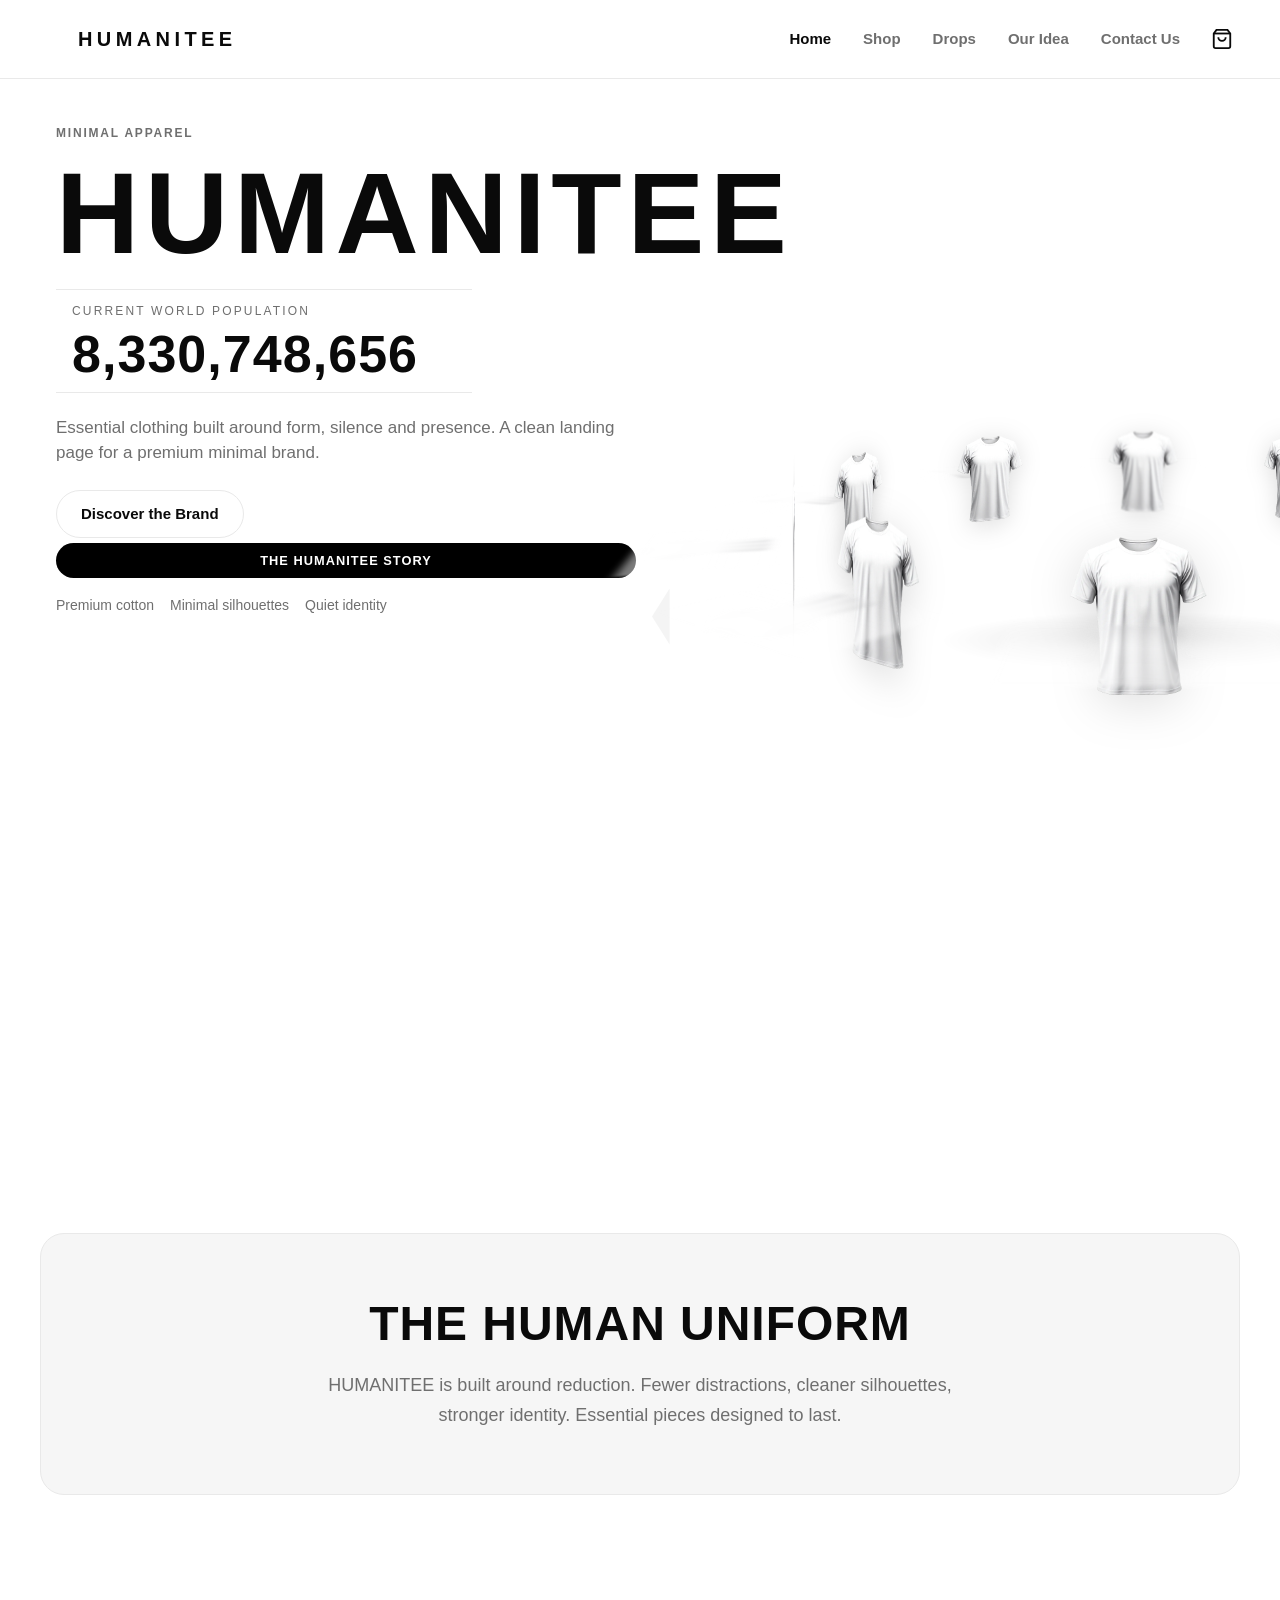
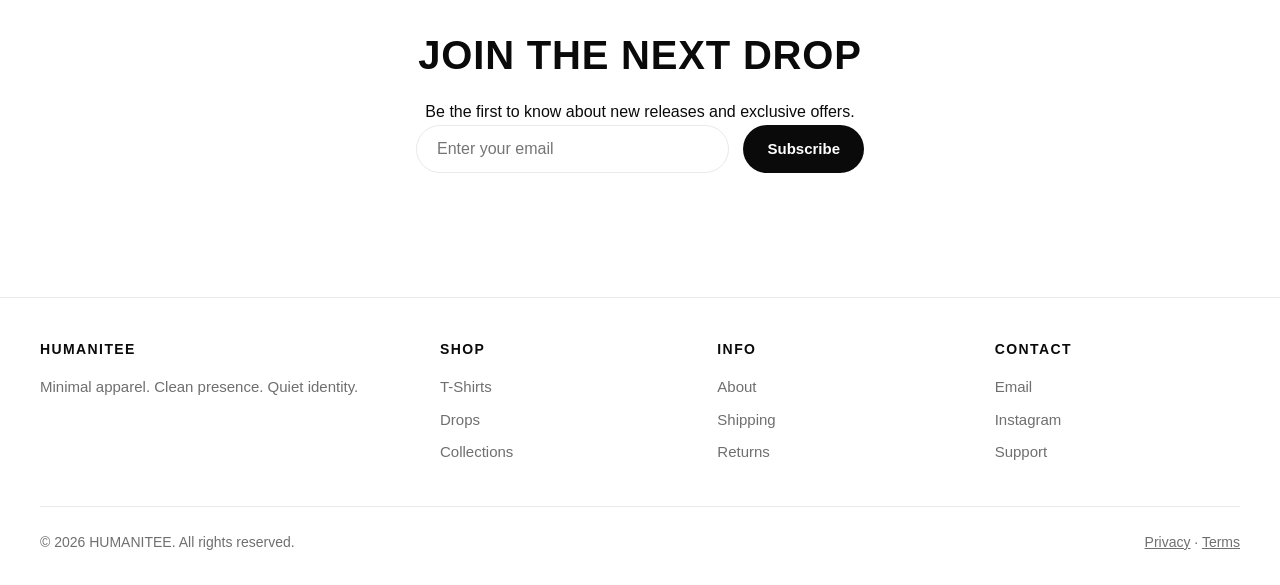
==== commit 25eb8934: "Simplify homepage while preserving carousel and footer" ====
--- a/index.html
+++ b/index.html
@@ -23,7 +23,7 @@
         <nav class="nav" id="nav">
           <a href="#home">Home</a>
           <a href="#shop">Shop</a>
-          <a href="#drops">Drops</a>
+          <a href="#shop">Drops</a>
           <a href="#about">Our Idea</a>
           <a href="#contact">Contact Us</a>
         </nav>
@@ -49,7 +49,7 @@
     <div class="sidebar-group">
       <h4 class="sidebar-group-title">SHOP</h4>
       <a href="#shop" class="sidebar-link">T-Shirts</a>
-      <a href="#drops" class="sidebar-link">Drops</a>
+      <a href="#shop" class="sidebar-link">Drops</a>
       <a href="#shop" class="sidebar-link">Collections</a>
     </div>
     <div class="sidebar-group">
@@ -381,7 +381,7 @@
           </div>
 
           <div class="hero-flow-box" id="heroFlowBox">
-            <div class="hero-flow-static">
+            <div class="hero-flow-static" id="shop">
               <div class="hero-image-wrap">
                 <div class="ht3d-carousel">
                   <div class="ht3d-control-btn left"><input type="radio" name="ht3d-ctrl"></div>
@@ -412,120 +412,6 @@
       </div>
     </section>
 
-    <!-- Featured Categories -->
-    <section class="categories-section" id="shop">
-      <div class="container">
-        <div class="section-header">
-          <h2 class="section-title">Featured Essentials</h2>
-          <p class="section-desc">Premium tees designed for everyday life. Choose your weight and style.</p>
-        </div>
-
-        <div class="categories-grid">
-          <article class="category-card">
-            <div class="category-content">
-              <h3>Essential Tees</h3>
-              <p>Classic everyday silhouettes with premium minimal finish.</p>
-              <span class="link">Explore →</span>
-            </div>
-          </article>
-
-          <article class="category-card">
-            <div class="category-content">
-              <h3>Heavy Tees</h3>
-              <p>Structured weight, sharper drape, stronger presence.</p>
-              <span class="link">Explore →</span>
-            </div>
-          </article>
-        </div>
-      </div>
-    </section>
-
-    <!-- Product Cards -->
-    <section class="products-section" id="drops">
-      <div class="container">
-        <div class="section-header">
-          <span class="section-kicker">Latest Drop</span>
-          <h2 class="section-title">New Arrivals</h2>
-        </div>
-
-        <div class="products-grid">
-          <article class="product-card" 
-            data-product-id="tee-black-001"
-            data-product-name="Essential Tee"
-            data-product-price="45.00"
-            data-product-color="Black"
-            data-product-size="M"
-            data-product-image="ORIGIN.webp">
-            <div class="product-image">
-              <img src="ORIGIN.webp" alt="Essential Tee Black">
-              <span class="badge">New</span>
-            </div>
-            <div class="product-info">
-              <h3>Essential Tee</h3>
-              <p class="price">€45.00</p>
-              <p class="product-desc">Premium cotton in black</p>
-              <button class="btn btn-small">Add to Cart</button>
-            </div>
-          </article>
-
-          <article class="product-card"
-            data-product-id="tee-white-002"
-            data-product-name="Heavy Tee"
-            data-product-price="55.00"
-            data-product-color="White"
-            data-product-size="M"
-            data-product-image="ORIGIN.webp">
-            <div class="product-image">
-              <img src="ORIGIN.webp" alt="Heavy Tee White">
-            </div>
-            <div class="product-info">
-              <h3>Heavy Tee</h3>
-              <p class="price">€55.00</p>
-              <p class="product-desc">Structured fit in white</p>
-              <button class="btn btn-small">Add to Cart</button>
-            </div>
-          </article>
-
-          <article class="product-card"
-            data-product-id="tee-grey-003"
-            data-product-name="Essential Tee"
-            data-product-price="45.00"
-            data-product-color="Grey"
-            data-product-size="M"
-            data-product-image="ORIGIN.webp">
-            <div class="product-image">
-              <img src="ORIGIN.webp" alt="Essential Tee Grey">
-            </div>
-            <div class="product-info">
-              <h3>Essential Tee</h3>
-              <p class="price">€45.00</p>
-              <p class="product-desc">Premium cotton in grey</p>
-              <button class="btn btn-small">Add to Cart</button>
-            </div>
-          </article>
-
-          <article class="product-card"
-            data-product-id="tee-black-004"
-            data-product-name="Heavy Tee"
-            data-product-price="55.00"
-            data-product-color="Black"
-            data-product-size="M"
-            data-product-image="ORIGIN.webp">
-            <div class="product-image">
-              <img src="ORIGIN.webp" alt="Heavy Tee Black">
-              <span class="badge">Limited</span>
-            </div>
-            <div class="product-info">
-              <h3>Heavy Tee</h3>
-              <p class="price">€55.00</p>
-              <p class="product-desc">Structured fit in black</p>
-              <button class="btn btn-small">Add to Cart</button>
-            </div>
-          </article>
-        </div>
-      </div>
-    </section>
-
     <!-- Brand Statement -->
     <section class="statement-section" id="about">
       <div class="container">
@@ -569,7 +455,7 @@
         <div class="footer-col">
           <h4>Shop</h4>
           <a href="#shop">T-Shirts</a>
-          <a href="#drops">Drops</a>
+          <a href="#shop">Drops</a>
           <a href="#shop">Collections</a>
         </div>
 
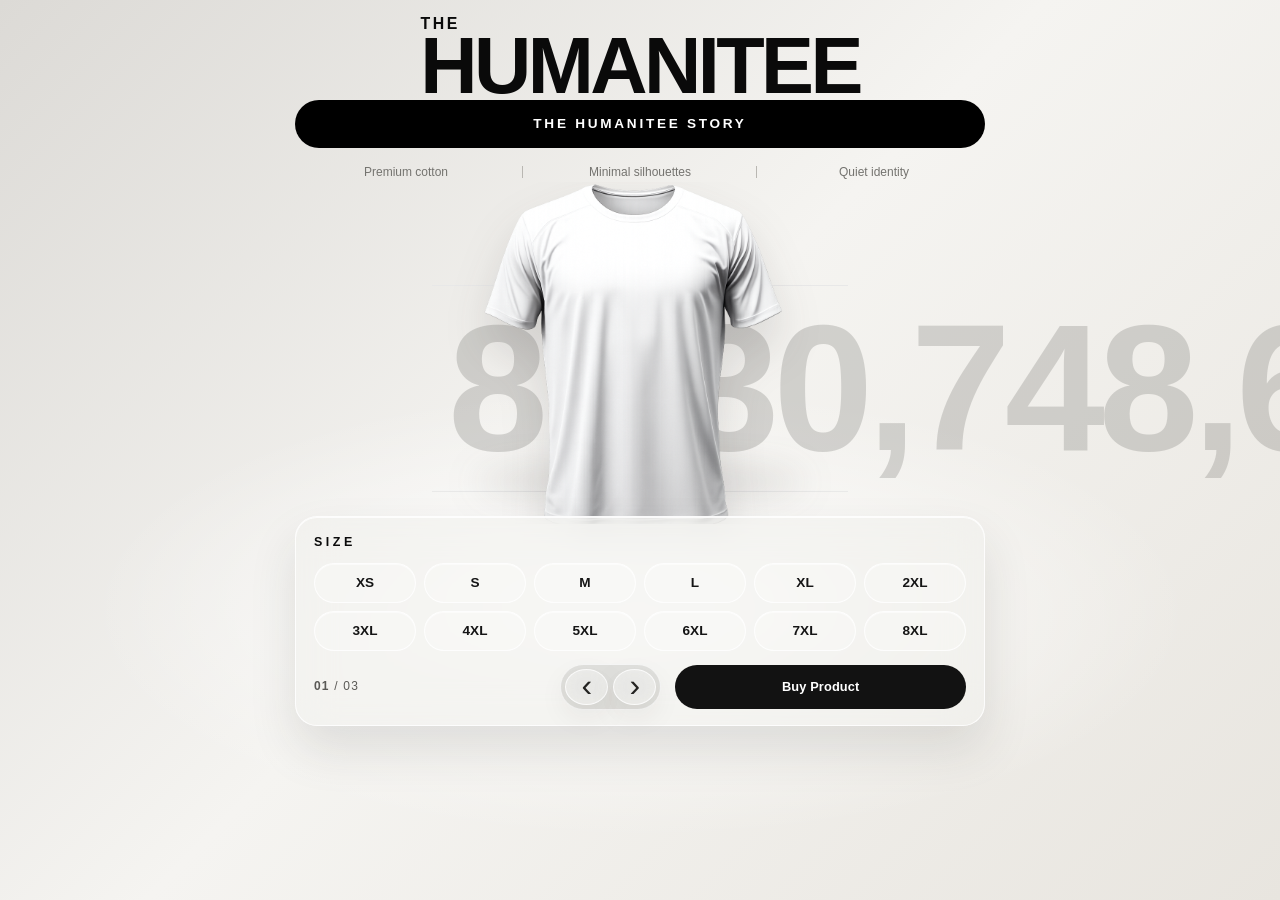
==== commit 1571b6c7: "Refine Humanitee product landing experience Co-authored-by: Copilot <223556219+Copilot@users.noreply" ====
--- a/index.html
+++ b/index.html
@@ -22,9 +22,9 @@
       <div class="header-right">
         <nav class="nav" id="nav">
           <a href="#home">Home</a>
-          <a href="#shop">Shop</a>
-          <a href="#shop">Drops</a>
-          <a href="#about">Our Idea</a>
+          <a href="#home">Shop</a>
+          <a href="#home">Drops</a>
+          <a href="#home">Our Idea</a>
           <a href="#contact">Contact Us</a>
         </nav>
 
@@ -48,13 +48,13 @@
     </div>
     <div class="sidebar-group">
       <h4 class="sidebar-group-title">SHOP</h4>
-      <a href="#shop" class="sidebar-link">T-Shirts</a>
-      <a href="#shop" class="sidebar-link">Drops</a>
-      <a href="#shop" class="sidebar-link">Collections</a>
+      <a href="#home" class="sidebar-link">T-Shirts</a>
+      <a href="#home" class="sidebar-link">Drops</a>
+      <a href="#home" class="sidebar-link">Collections</a>
     </div>
     <div class="sidebar-group">
       <h4 class="sidebar-group-title">INFO</h4>
-      <a href="#about" class="sidebar-link">About</a>
+      <a href="#home" class="sidebar-link">About</a>
       <a href="#" class="sidebar-link">Shipping</a>
       <a href="#" class="sidebar-link">Returns</a>
     </div>
@@ -92,7 +92,7 @@
                 <div class="hero-counter-value" id="modalPopulationValue">Loading...</div>
               </div>
               <div class="intro-img-wrap">
-                <img src="ORIGIN.webp" alt="HUMANITEE" class="intro-tee">
+                <img src="ORIGIN.png" alt="Humanitee essential white tee" class="intro-tee">
               </div>
               <button class="start-btn" id="btnStart">START</button>
             </div>
@@ -108,15 +108,15 @@
               <div class="modal-options-container">
                 <div class="modal-options" id="weightOptions">
                   <div class="modal-option" data-weight="lightweight">
-                    <img src="ORIGIN.webp" alt="Lightweight">
+                    <img src="ORIGIN.png" alt="Humanitee lightweight white tee">
                     <span>LIGHTWEIGHT</span>
                   </div>
                   <div class="modal-option" data-weight="premium">
-                    <img src="ORIGIN.webp" alt="Premium">
+                    <img src="ORIGIN.png" alt="Humanitee premium white tee">
                     <span>PREMIUM</span>
                   </div>
                   <div class="modal-option" data-weight="heavy">
-                    <img src="ORIGIN.webp" alt="Heavy">
+                    <img src="ORIGIN.png" alt="Humanitee heavy white tee">
                     <span>HEAVY</span>
                   </div>
                 </div>
@@ -129,22 +129,33 @@
           </div>
 
           <!-- Step 2: Size -->
-          <div class="sub-step">
-            <div class="size-grid">
-              <div class="size-box" data-size="XS">XS</div>
-              <div class="size-box" data-size="S">S</div>
-              <div class="size-box" data-size="M">M</div>
-              <div class="size-box" data-size="L">L</div>
-              <div class="size-box" data-size="XL">XL</div>
-              <div class="size-box" data-size="2XL">2XL</div>
-              <div class="size-box" data-size="3XL">3XL</div>
-              <div class="size-box" data-size="4XL">4XL</div>
-              <div class="size-box" data-size="5XL">5XL</div>
-              <div class="size-box" data-size="6XL">6XL</div>
-              <div class="size-box" data-size="7XL">7XL</div>
-              <div class="size-box" data-size="8XL">8XL</div>
-            </div>
-            <button class="start-btn" id="btnSizeNext">CONTINUE</button>
+          <div class="sub-step size-step">
+            <div class="size-stage">
+              <div class="size-product">
+                <img src="ORIGIN.png" alt="Humanitee essential white tee">
+              </div>
+              <div class="size-selector-panel">
+                <div class="size-selector-heading">
+                  <span>Size</span>
+                  <strong id="selectedSizeLabel">Choose your fit</strong>
+                </div>
+                <div class="size-grid" aria-label="Choose a size">
+                  <button class="size-box" type="button" data-size="XS">XS</button>
+                  <button class="size-box" type="button" data-size="S">S</button>
+                  <button class="size-box" type="button" data-size="M">M</button>
+                  <button class="size-box" type="button" data-size="L">L</button>
+                  <button class="size-box" type="button" data-size="XL">XL</button>
+                  <button class="size-box" type="button" data-size="2XL">2XL</button>
+                  <button class="size-box" type="button" data-size="3XL">3XL</button>
+                  <button class="size-box" type="button" data-size="4XL">4XL</button>
+                  <button class="size-box" type="button" data-size="5XL">5XL</button>
+                  <button class="size-box" type="button" data-size="6XL">6XL</button>
+                  <button class="size-box" type="button" data-size="7XL">7XL</button>
+                  <button class="size-box" type="button" data-size="8XL">8XL</button>
+                </div>
+                <button class="start-btn size-continue" id="btnSizeNext" type="button" disabled aria-disabled="true">CONTINUE</button>
+              </div>
+            </div>
           </div>
 
           <!-- Step 3: Details -->
@@ -159,6 +170,7 @@
               <input class="sub-input" id="firstName" placeholder="First Name" autocomplete="given-name">
               <input class="sub-input" id="lastName" placeholder="Last Name" autocomplete="family-name">
               <input class="sub-input" id="dob" type="date" placeholder="Date of Birth">
+              <input class="sub-input" id="birthPlace" placeholder="Place of Birth" autocomplete="off">
               <input class="sub-input" id="email" type="email" placeholder="Email" autocomplete="email">
             </div>
             <button class="start-btn" id="btnDetailsNext">CONTINUE TO PAYMENT</button>
@@ -171,24 +183,16 @@
             <div class="payment-box">
               <p class="payment-total">Total: <strong>£15.00</strong></p>
               
-              <h4 class="payment-method-title">Choose Your Payment Method</h4>
+              <h4 class="payment-method-title">Secure checkout</h4>
               <div class="payment-methods">
-                <div class="payment-method" data-method="paypal">
-                  <img src="paypal.png" alt="PayPal" class="payment-icon">
-                  <span class="payment-name">PayPal</span>
+                <div class="payment-method selected" data-method="stripe">
+                  <img src="card.png" alt="Payment Link" class="payment-icon">
+                  <span class="payment-name">Card · Stripe</span>
                 </div>
-                <div class="payment-method" data-method="opayo">
-                  <img src="opayo.png" alt="Opayo" class="payment-icon">
-                  <span class="payment-name">Opayo</span>
-                </div>
-                <div class="payment-method" data-method="link">
-                  <img src="card.png" alt="Payment Link" class="payment-icon">
-                  <span class="payment-name">Payment Link</span>
-                </div>
               </div>
               
-              <button class="sub-btn sub-next" id="btnPay">Pay £15.00</button>
-              <p class="payment-note">Payment is simulated for testing.</p>
+              <button class="sub-btn sub-next" id="btnPay">Pay securely with Stripe</button>
+              <p class="payment-note">Your payment is processed securely by Stripe.</p>
             </div>
           </div>
 
@@ -362,15 +366,7 @@
           <div class="hero-copy-panel">
             <span class="eyebrow hero-desktop-eyebrow">Minimal Apparel</span>
             <h1 class="hero-title"><a href="#home" class="hero-home-link"><span class="hero-h-wrap"><span class="hero-the">THE</span>H</span>UMANITEE</a></h1>
-            <div class="hero-counter" aria-live="polite">
-              <p class="hero-counter-label">Current World Population</p>
-              <div class="hero-counter-value" id="worldPopulationValue">Loading...</div>
-            </div>
             <p class="hero-desc hero-desktop-desc">Essential clothing built around form, silence and presence. A clean landing page for a premium minimal brand.</p>
-
-            <div class="hero-actions">
-              <a href="#about" class="btn btn-secondary hero-secondary-btn">Discover the Brand</a>
-            </div>
 
             <div class="hero-meta">
               <button class="story-btn" id="storyBtn">The Humanitee Story</button>
@@ -381,28 +377,59 @@
           </div>
 
           <div class="hero-flow-box" id="heroFlowBox">
-            <div class="hero-flow-static" id="shop">
+            <div class="hero-flow-static">
+              <div class="hero-counter product-counter" aria-live="polite">
+                <p class="hero-counter-label">Current World Population</p>
+                <div class="hero-counter-value" id="worldPopulationValue">Loading...</div>
+              </div>
               <div class="hero-image-wrap">
-                <div class="ht3d-carousel">
-                  <div class="ht3d-control-btn left"><input type="radio" name="ht3d-ctrl"></div>
-                  <div class="ht3d-control-btn right"><input type="radio" name="ht3d-ctrl" checked></div>
-                  <div class="ht3d-rotation-dir">
-                    <ul class="ht3d-item-wrapper" style="--_n: 10">
-                      <li class="ht3d-item" data-weight="lightweight" style="--_i: 1;  --_img: url('ORIGIN.webp')"><a>LIGHTWEIGHT</a></li>
-                      <li class="ht3d-item" data-weight="premium" style="--_i: 2;  --_img: url('ORIGIN.webp')"><a>PREMIUM</a></li>
-                      <li class="ht3d-item" data-weight="heavy" style="--_i: 3;  --_img: url('ORIGIN.webp')"><a>HEAVY</a></li>
-                      <li class="ht3d-item" data-weight="ultralight" style="--_i: 4;  --_img: url('ORIGIN.webp')"><a>ULTRA LIGHT</a></li>
-                      <li class="ht3d-item" data-weight="signature" style="--_i: 5;  --_img: url('ORIGIN.webp')"><a>SIGNATURE</a></li>
-                      <li class="ht3d-item" data-weight="essential" style="--_i: 6;  --_img: url('ORIGIN.webp')"><a>ESSENTIAL</a></li>
-                      <li class="ht3d-item" data-weight="classic" style="--_i: 7;  --_img: url('ORIGIN.webp')"><a>CLASSIC</a></li>
-                      <li class="ht3d-item" data-weight="oversize" style="--_i: 8;  --_img: url('ORIGIN.webp')"><a>OVERSIZE</a></li>
-                      <li class="ht3d-item" data-weight="structured" style="--_i: 9;  --_img: url('ORIGIN.webp')"><a>STRUCTURED</a></li>
-                      <li class="ht3d-item" data-weight="origin" style="--_i: 10; --_img: url('ORIGIN.webp')"><a>ORIGIN</a></li>
-                      <li class="ht3d-ground"></li>
-                    </ul>
+                <div class="product-carousel" id="productCarousel" role="region" aria-roledescription="carousel" aria-label="Humanitee tee views" tabindex="0">
+                  <div class="carousel-viewport">
+                    <div class="carousel-track">
+                      <button class="carousel-slide" type="button" data-weight="lightweight" data-view="front" aria-label="Front view">
+                        <img src="ORIGIN.png" alt="Humanitee essential white tee">
+                        <span>Front</span>
+                      </button>
+                      <button class="carousel-slide" type="button" data-weight="lightweight" data-view="fit" aria-label="Fit view">
+                        <img src="ORIGIN.png" alt="Humanitee white tee fit detail">
+                        <span>Fit</span>
+                      </button>
+                      <button class="carousel-slide" type="button" data-weight="lightweight" data-view="fabric" aria-label="Fabric view">
+                        <img src="ORIGIN.png" alt="Humanitee white tee fabric detail">
+                        <span>Fabric</span>
+                      </button>
+                    </div>
                   </div>
                 </div>
-                <button class="pick-size-btn" id="pickSizeBtn">PICK YOUR SIZE</button>
+                <section class="landing-product-panel" aria-label="Choose product size">
+                  <div class="landing-size-title">SIZE</div>
+                  <div class="landing-size-grid">
+                    <button type="button" class="landing-size-option" data-size="XS">XS</button>
+                    <button type="button" class="landing-size-option" data-size="S">S</button>
+                    <button type="button" class="landing-size-option" data-size="M">M</button>
+                    <button type="button" class="landing-size-option" data-size="L">L</button>
+                    <button type="button" class="landing-size-option" data-size="XL">XL</button>
+                    <button type="button" class="landing-size-option" data-size="2XL">2XL</button>
+                    <button type="button" class="landing-size-option" data-size="3XL">3XL</button>
+                    <button type="button" class="landing-size-option" data-size="4XL">4XL</button>
+                    <button type="button" class="landing-size-option" data-size="5XL">5XL</button>
+                    <button type="button" class="landing-size-option" data-size="6XL">6XL</button>
+                    <button type="button" class="landing-size-option" data-size="7XL">7XL</button>
+                    <button type="button" class="landing-size-option" data-size="8XL">8XL</button>
+                  </div>
+                  <div class="landing-product-actions">
+                    <span class="landing-image-count" aria-live="polite"><b id="landingImageIndex">01</b> / 03</span>
+                    <div class="landing-view-controls" aria-label="Product views">
+                      <button class="carousel-arrow carousel-arrow-prev" type="button" aria-label="Previous tee view">
+                        <span aria-hidden="true">‹</span>
+                      </button>
+                      <button class="carousel-arrow carousel-arrow-next" type="button" aria-label="Next tee view">
+                        <span aria-hidden="true">›</span>
+                      </button>
+                    </div>
+                    <button type="button" class="landing-buy-btn" id="landingBuyBtn">Buy Product</button>
+                  </div>
+                </section>
               </div>
             </div>
 
@@ -412,74 +439,7 @@
       </div>
     </section>
 
-    <!-- Brand Statement -->
-    <section class="statement-section" id="about">
-      <div class="container">
-        <div class="statement">
-          <h2>The Human Uniform</h2>
-          <p>HUMANITEE is built around reduction. Fewer distractions, cleaner silhouettes, stronger identity. Essential pieces designed to last.</p>
-        </div>
-      </div>
-    </section>
-
-    <!-- Newsletter -->
-    <section class="newsletter-section">
-      <div class="container">
-        <h2>Join the Next Drop</h2>
-        <p>Be the first to know about new releases and exclusive offers.</p>
-        
-        <form class="newsletter-form" id="newsletterForm">
-          <input 
-            type="email" 
-            placeholder="Enter your email" 
-            required
-            aria-label="Email address"
-          >
-          <button type="submit" class="btn btn-primary">Subscribe</button>
-        </form>
-        <p class="form-note" id="newsletterMsg"></p>
-      </div>
-    </section>
-
   </main>
-
-  <!-- Footer -->
-  <footer class="footer" id="contact">
-    <div class="container">
-      <div class="footer-grid">
-        <div class="footer-col">
-          <h4>HUMANITEE</h4>
-          <p>Minimal apparel. Clean presence. Quiet identity.</p>
-        </div>
-
-        <div class="footer-col">
-          <h4>Shop</h4>
-          <a href="#shop">T-Shirts</a>
-          <a href="#shop">Drops</a>
-          <a href="#shop">Collections</a>
-        </div>
-
-        <div class="footer-col">
-          <h4>Info</h4>
-          <a href="#about">About</a>
-          <a href="#">Shipping</a>
-          <a href="#">Returns</a>
-        </div>
-
-        <div class="footer-col">
-          <h4>Contact</h4>
-          <a href="mailto:info@humanitee.com">Email</a>
-          <a href="#">Instagram</a>
-          <a href="#">Support</a>
-        </div>
-      </div>
-
-      <div class="footer-bottom">
-        <p>© 2026 HUMANITEE. All rights reserved.</p>
-        <p><a href="#">Privacy</a> · <a href="#">Terms</a></p>
-      </div>
-    </div>
-  </footer>
 
   <!-- Luxury Confirmation Popup -->
   <div class="luxury-popup" id="luxuryPopup" role="dialog" aria-modal="true" aria-labelledby="luxuryTitle">
@@ -522,7 +482,7 @@
           <path d="M16 10a4 4 0 0 1-8 0"></path>
         </svg>
         <p>Your cart is empty</p>
-        <a href="#shop" class="btn" onclick="document.getElementById('cartModal').classList.remove('active')">Start Shopping</a>
+        <a href="#home" class="btn" onclick="document.getElementById('cartModal').classList.remove('active')">Explore Tees</a>
       </div>
 
       <div class="cart-content" id="cartContent" style="display: none;">
--- a/style.css
+++ b/style.css
@@ -810,8 +810,8 @@
 .inline-modal-host.active {
   display: block;
   pointer-events: auto;
-  background: #fff;
-  padding-bottom: 600px;
+  background: transparent;
+  padding: 0;
   position: relative;
 }
 
@@ -1733,42 +1733,130 @@
   margin-top: 0;
 }
 
-/* Size grid */
+/* Product fit selector */
+.modal-overlay.inline-mode .size-step {
+  position: relative;
+  overflow: hidden;
+  padding: 0 !important;
+}
+
+.size-stage {
+  position: relative;
+  width: 100%;
+  min-height: 100%;
+  display: flex;
+  align-items: center;
+  justify-content: center;
+  background: #f4f4f2;
+}
+
+.size-product {
+  position: absolute;
+  inset: 0;
+  display: flex;
+  align-items: center;
+  justify-content: center;
+  padding: 24px 24px 175px;
+}
+
+.size-product img {
+  width: min(470px, 78vw);
+  height: min(530px, 68vh);
+  object-fit: contain;
+  filter: drop-shadow(0 22px 28px rgba(0, 0, 0, .14));
+}
+
+.size-selector-panel {
+  position: absolute;
+  z-index: 2;
+  left: 50%;
+  bottom: 22px;
+  width: min(720px, calc(100% - 40px));
+  padding: 16px 18px;
+  color: #fff;
+  background: rgba(28, 28, 28, .5);
+  border: 1px solid rgba(255, 255, 255, .42);
+  border-radius: 18px;
+  box-shadow: 0 18px 50px rgba(0, 0, 0, .16);
+  transform: translateX(-50%);
+  backdrop-filter: blur(18px);
+  -webkit-backdrop-filter: blur(18px);
+}
+
+.size-selector-heading {
+  display: flex;
+  align-items: center;
+  justify-content: space-between;
+  gap: 20px;
+  margin-bottom: 12px;
+  font-size: .72rem;
+  letter-spacing: .13em;
+  text-transform: uppercase;
+}
+
+.size-selector-heading strong {
+  color: rgba(255, 255, 255, .72);
+  font-size: .68rem;
+  font-weight: 500;
+}
+
 .size-grid {
   display: grid;
-  grid-template-columns: repeat(4, 1fr);
-  grid-template-rows: repeat(3, auto);
-  gap: 12px;
+  grid-template-columns: repeat(12, minmax(42px, 1fr));
+  gap: 7px;
+  margin: 0;
+}
+
+.size-box {
+  min-width: 0;
+  min-height: 40px;
+  padding: 0 4px;
+  color: #fff;
+  background: rgba(255, 255, 255, .08);
+  border: 1px solid rgba(255, 255, 255, .42);
+  border-radius: 9px;
+  cursor: pointer;
+  font-family: inherit;
+  font-weight: 600;
+  font-size: .72rem;
+  letter-spacing: .02em;
+  transition: color .2s, background .2s, border-color .2s, transform .2s;
+}
+
+.size-box:hover {
+  border-color: #fff;
+  background: rgba(255, 255, 255, .18);
+}
+
+.size-box.selected {
+  color: #111;
+  background: #fff;
+  border-color: #fff;
+  transform: translateY(-2px);
+}
+
+.size-continue {
+  width: 100%;
   margin-top: 0;
-  margin-bottom: 0;
-  max-width: 380px;
-  margin-left: auto;
-  margin-right: auto;
-}
-
-.size-box {
-  padding: 0;
-  border: 2px solid #e0e0e0;
-  border-radius: 10px;
-  cursor: pointer;
-  font-weight: 700;
-  font-size: 0.9rem;
-  letter-spacing: 1px;
-  transition: border 0.2s, background 0.2s;
-  aspect-ratio: 1;
-  display: flex;
-  align-items: center;
-  justify-content: center;
-  min-height: 70px;
-}
-
-.size-box:hover {
-  border-color: #999;
-}
-
-.size-box.selected {
-  border-color: #000;
-  background: rgba(0, 0, 0, 0.05);
+  padding: 9px 28px;
+  color: #fff;
+  background: rgba(0, 0, 0, .88);
+  border: 1px solid rgba(255, 255, 255, .5);
+  opacity: 0;
+  pointer-events: none;
+  transform: translateY(8px);
+}
+
+.size-selector-panel:has(.size-box.selected) .size-continue,
+.size-continue.visible {
+  margin-top: 12px;
+  opacity: 1;
+  pointer-events: auto;
+  transform: translateY(0);
+}
+
+.size-continue:disabled {
+  cursor: default;
 }
 
 /* Form */
@@ -2203,20 +2291,37 @@
   }
 
   .size-grid {
-    grid-template-columns: repeat(4, 1fr);
-    grid-template-rows: repeat(3, auto);
-    gap: 10px;
-    max-width: 100%;
-    margin-top: 0;
+    grid-template-columns: repeat(6, minmax(38px, 1fr));
+    gap: 7px;
   }
 
   .size-box {
-    min-height: 60px;
-    font-size: 0.85rem;
+    min-height: 38px;
+    font-size: .7rem;
   }
 
   .sub-step {
     padding: 30px 20px 20px 20px;
+  }
+
+  .size-product {
+    padding: 12px 12px 255px;
+  }
+
+  .size-product img {
+    width: 88vw;
+    height: 56vh;
+  }
+
+  .size-selector-panel {
+    bottom: 12px;
+    width: calc(100% - 24px);
+    padding: 13px;
+    border-radius: 16px;
+  }
+
+  .size-selector-heading {
+    margin-bottom: 9px;
   }
 
   .big-number {
@@ -2308,7 +2413,6 @@
   }
 
   .footer-bottom {
-    display: flex;
     justify-content: space-between;
     align-items: center;
     text-align: left;
@@ -2346,10 +2450,19 @@
     overflow: visible;
   }
   .ht3d-carousel {
-
+    --_diam: 20rem;
+    --_iw: 8rem;
+    --_ih: 12rem;
+    margin: 0 auto;
+  }
+  .pick-size-btn {
+    display: block;
+    margin: 1rem auto 0;
+    font-size: 0.875rem;
+    padding: 0.75rem 1.5rem;
   }
   .categories-section {
-    margin-top: -390px;
+    margin-top: 2rem;
   }
   .hero-title {
     text-align: center;
@@ -2831,30 +2944,42 @@
   background-repeat: no-repeat;
   background-position: center;
   background-size: contain;
-  filter: drop-shadow(0 8px 24px rgba(0,0,0,0.13));
   transition: filter var(--_ease);
 }
 .ht3d-item:hover a {
-  filter: drop-shadow(0 12px 32px rgba(0,0,0,0.22));
+}
+
+/* 3D Model Items */
+.ht3d-item-3d a {
+  background-image: none !important;
+  text-indent: 0;
+  display: flex;
+  align-items: center;
+  justify-content: center;
+  color: #fff;
+  font-size: 0.7rem;
+  font-weight: 600;
+  letter-spacing: 0.12em;
+  text-transform: uppercase;
+  position: relative;
+}
+
+.ht3d-item-3d model-viewer {
+  position: absolute;
+  top: 0;
+  left: 0;
+  width: 100%;
+  height: 100%;
+  pointer-events: auto;
+}
+
+.ht3d-item-3d:hover model-viewer {
+  --poster-color: transparent;
 }
 
 /* Reflection */
 .ht3d-item::before {
-  content: '';
-  width: inherit;
-  height: 50%;
-  background-image:
-    linear-gradient(to top, rgba(255,255,255,0) 0%, rgba(255,255,255,0.97) 50%),
-    var(--_img);
-  background-repeat: no-repeat;
-  background-position: center top;
-  background-size: contain;
-  pointer-events: none;
-  filter: blur(0.35rem) opacity(0.5);
-  transform-style: inherit;
-  transform-origin: center bottom;
-  transform: rotateX(90deg) rotateZ(180deg) rotateY(180deg);
-  position: absolute;
+  display: none;
 }
 
 /* Ground shadow */
@@ -2877,7 +3002,6 @@
   transform: rotateY(var(--_rot)) translateZ(calc(var(--_r) * 1.3)) !important;
 }
 .ht3d-item.ht3d-selected a {
-  filter: drop-shadow(0 16px 48px rgba(0,0,0,0.3)) !important;
   transform: scale(1.3);
   transition: transform 350ms ease-out;
 }
@@ -2913,6 +3037,213 @@
   background: #333;
 }
 
+/* Simplified, responsive product carousel */
+.hero-flow-box {
+  transform: none;
+}
+
+.hero-image-wrap {
+  max-width: 760px;
+}
+
+.product-carousel {
+  position: relative;
+  width: 100%;
+  min-width: 0;
+  min-height: 520px;
+  outline: none;
+}
+
+.carousel-viewport {
+  position: absolute;
+  inset: 0;
+  overflow: hidden;
+  perspective: 1000px;
+  border-radius: 1rem;
+}
+
+.carousel-track {
+  position: absolute;
+  inset: 0;
+  transform-style: preserve-3d;
+}
+
+.carousel-slide {
+  position: absolute;
+  top: 50%;
+  left: 50%;
+  display: flex;
+  width: min(58%, 420px);
+  height: min(88%, 470px);
+  margin: 0;
+  padding: 0;
+  align-items: center;
+  justify-content: center;
+  color: #171717;
+  background: transparent;
+  border: 0;
+  cursor: pointer;
+  opacity: 0;
+  transform: translate(-50%, -50%) scale(.72);
+  transition: transform .55s cubic-bezier(.22, .8, .25, 1), opacity .35s ease, filter .35s ease;
+  -webkit-tap-highlight-color: transparent;
+  pointer-events: none;
+}
+
+.carousel-slide img {
+  display: block;
+  width: 100%;
+  height: 100%;
+  object-fit: contain;
+  filter: drop-shadow(0 18px 24px rgba(0, 0, 0, .12));
+}
+
+.carousel-slide span {
+  position: absolute;
+  bottom: -1.25rem;
+  left: 50%;
+  font-size: .72rem;
+  font-weight: 700;
+  letter-spacing: .16em;
+  text-transform: uppercase;
+  white-space: nowrap;
+  opacity: 0;
+  transform: translateX(-50%);
+  transition: opacity .3s ease;
+}
+
+.carousel-slide[data-position="0"] {
+  z-index: 3;
+  opacity: 1;
+  transform: translate(-50%, -50%) scale(1);
+  pointer-events: auto;
+}
+
+.carousel-slide[data-position="0"] span {
+  opacity: 1;
+}
+
+.carousel-slide[data-position="-1"],
+.carousel-slide[data-position="1"] {
+  z-index: 2;
+  opacity: .32;
+  filter: saturate(.72);
+  pointer-events: auto;
+}
+
+.carousel-slide[data-position="-1"] {
+  transform: translate(-115%, -50%) scale(.7) rotateY(8deg);
+}
+
+.carousel-slide[data-position="1"] {
+  transform: translate(15%, -50%) scale(.7) rotateY(-8deg);
+}
+
+.carousel-arrow {
+  position: absolute;
+  top: 50%;
+  z-index: 5;
+  display: grid;
+  width: 2.75rem;
+  height: 2.75rem;
+  place-items: center;
+  padding: 0;
+  color: #111;
+  background: rgba(255, 255, 255, .86);
+  border: 1px solid rgba(0, 0, 0, .18);
+  border-radius: 50%;
+  cursor: pointer;
+  transform: translateY(-50%);
+  backdrop-filter: blur(8px);
+}
+
+.carousel-arrow span {
+  font-size: 2rem;
+  line-height: 1;
+  transform: translateY(-2px);
+}
+
+.carousel-arrow-prev {
+  left: .5rem;
+}
+
+.carousel-arrow-next {
+  right: .5rem;
+}
+
+.carousel-arrow:hover {
+  background: #111;
+  color: #fff;
+}
+
+.product-carousel:has(.carousel-slide:only-child) .carousel-arrow {
+  display: none;
+}
+
+.product-carousel:has(.carousel-slide:only-child) .carousel-slide {
+  width: min(72%, 460px);
+}
+
+@media (max-width: 47.99rem) {
+  .header {
+    display: block;
+  }
+
+  .hero {
+    padding-top: 5.75rem;
+  }
+
+  .product-carousel {
+    min-height: 350px;
+    margin-top: 1rem;
+  }
+
+  .carousel-slide {
+    width: 68%;
+    height: 86%;
+  }
+
+  .carousel-slide[data-position="-1"] {
+    transform: translate(-108%, -50%) scale(.65);
+  }
+
+  .carousel-slide[data-position="1"] {
+    transform: translate(8%, -50%) scale(.65);
+  }
+
+  .carousel-arrow {
+    width: 2.5rem;
+    height: 2.5rem;
+  }
+
+  .pick-size-btn {
+    margin-top: 0;
+  }
+}
+
+@media (min-width: 64rem) {
+  .hero {
+    min-height: auto;
+    padding-bottom: 2.5rem;
+  }
+
+  .hero-desktop-grid {
+    min-height: 720px;
+  }
+
+  .hero-flow-box,
+  .hero-flow-static,
+  .hero-image-wrap {
+    min-height: 620px;
+  }
+}
+
+@media (prefers-reduced-motion: reduce) {
+  .carousel-slide {
+    transition: none;
+  }
+}
+
 /* ─── Humanitee Story Popup ─────────────────────── */
 .story-popup-overlay {
   position: fixed;
@@ -2999,3 +3330,1125 @@
   border-top: 1px solid #e9e9e9;
   margin: 2rem 0;
 }
+
+/* Premium single-product configurator */
+.hero {
+  min-height: calc(100svh - 3rem);
+  padding: 0;
+  background:
+    radial-gradient(ellipse 42% 36% at 50% 72%, rgba(255, 255, 255, .9), transparent 72%),
+    linear-gradient(112deg, #dedbd5 0%, #f5f3ef 38%, #e8e5df 66%, #cfcdc8 100%);
+  isolation: isolate;
+}
+
+.hero::before {
+  content: "";
+  position: absolute;
+  inset: 3rem 0 0;
+  z-index: -1;
+  background:
+    linear-gradient(90deg, transparent 0 13%, rgba(255, 255, 255, .42) 13% 14%, transparent 14% 82%, rgba(255, 255, 255, .32) 82% 83%, transparent 83%),
+    linear-gradient(180deg, transparent 0 63%, rgba(112, 108, 101, .1) 63% 64%, transparent 64%);
+  filter: blur(6px);
+}
+
+.hero .container {
+  max-width: none;
+  min-height: inherit;
+  padding: 0;
+}
+
+.hero-desktop-grid {
+  display: block;
+  min-height: inherit;
+}
+
+.hero-copy-panel {
+  display: none;
+}
+
+.hero-flow-box,
+.hero-flow-static,
+.hero-image-wrap {
+  width: 100%;
+  max-width: none;
+  min-height: calc(100svh - 3rem);
+  margin: 0;
+  transform: none;
+}
+
+.product-carousel {
+  min-height: calc(100svh - 3rem);
+}
+
+.carousel-viewport {
+  border-radius: 0;
+  overflow: hidden;
+}
+
+.carousel-track::before {
+  content: "";
+  position: absolute;
+  left: 50%;
+  bottom: 9%;
+  width: min(64vw, 780px);
+  height: 11%;
+  border-radius: 50%;
+  background: rgba(72, 67, 60, .2);
+  filter: blur(28px);
+  transform: translateX(-50%);
+}
+
+.carousel-slide,
+.product-carousel:has(.carousel-slide:only-child) .carousel-slide {
+  width: min(92vw, 960px);
+  height: min(82vh, 760px);
+}
+
+.carousel-slide img {
+  width: 100%;
+  height: 100%;
+  padding: 3.25rem 0 5rem;
+  object-fit: contain;
+  filter: drop-shadow(0 28px 28px rgba(51, 47, 42, .18));
+}
+
+.carousel-slide span {
+  bottom: 2.75rem;
+  color: rgba(24, 23, 21, .68);
+  font-size: .64rem;
+  letter-spacing: .28em;
+}
+
+.carousel-arrow {
+  top: calc(50% - 1.5rem);
+  width: 3rem;
+  height: 3rem;
+  color: #252321;
+  background: rgba(255, 255, 255, .24);
+  border-color: rgba(255, 255, 255, .72);
+  box-shadow: 0 10px 30px rgba(48, 44, 39, .08);
+}
+
+.carousel-arrow-prev {
+  left: max(1.5rem, calc(50% - 390px));
+}
+
+.carousel-arrow-next {
+  right: max(1.5rem, calc(50% - 390px));
+}
+
+.hero-image-wrap .pick-size-btn {
+  position: absolute;
+  left: 50%;
+  bottom: 2.25rem;
+  z-index: 8;
+  min-width: 175px;
+  margin: 0;
+  padding: .8rem 1.8rem;
+  color: #fff;
+  background: rgba(20, 20, 19, .92);
+  border: 1px solid rgba(255, 255, 255, .3);
+  box-shadow: 0 14px 32px rgba(28, 26, 23, .2);
+  white-space: nowrap;
+  transform: translate(-50%, 8px);
+}
+
+.product-carousel:has(.carousel-slide:only-child),
+.product-carousel:has(.carousel-slide:only-child) .carousel-slide,
+.product-carousel:has(.carousel-slide:only-child) .carousel-slide img {
+  pointer-events: none;
+}
+
+.hero-image-wrap .pick-size-btn.visible {
+  transform: translate(-50%, 0);
+}
+
+.inline-modal-host.active {
+  position: absolute;
+  inset: 0;
+  min-height: 100%;
+  padding: 0;
+  background: transparent;
+}
+
+.hero-flow-box.flow-open {
+  min-height: calc(100svh - 3rem);
+}
+
+.modal-overlay.inline-mode {
+  background: transparent;
+  overflow: hidden;
+}
+
+.modal-overlay.inline-mode .modal-mobile {
+  background: transparent;
+}
+
+.modal-overlay.inline-mode .modal-header {
+  width: 100%;
+  height: 3.5rem;
+  max-width: none;
+  margin: 0;
+  padding: 0 1.25rem;
+  background: rgba(244, 242, 238, .58);
+  border-color: rgba(255, 255, 255, .55);
+  backdrop-filter: blur(18px);
+  -webkit-backdrop-filter: blur(18px);
+}
+
+.modal-overlay.inline-mode .modal-header-brand {
+  display: none;
+}
+
+.modal-overlay.inline-mode .sub-step {
+  background: transparent;
+}
+
+.modal-overlay.inline-mode .size-step {
+  position: relative;
+  min-width: 0;
+  padding: 0 !important;
+  overflow: hidden;
+}
+
+.size-stage {
+  min-height: 100%;
+  overflow: hidden;
+  background:
+    radial-gradient(ellipse 38% 28% at 50% 69%, rgba(255, 255, 255, .88), transparent 74%),
+    linear-gradient(112deg, #d9d6d0 0%, #f4f2ed 38%, #e5e1da 66%, #cbc8c2 100%);
+}
+
+.size-stage::before {
+  content: "";
+  position: absolute;
+  inset: 0;
+  background:
+    linear-gradient(90deg, transparent 0 13%, rgba(255, 255, 255, .38) 13% 14%, transparent 14% 82%, rgba(255, 255, 255, .28) 82% 83%, transparent 83%),
+    linear-gradient(180deg, transparent 0 62%, rgba(81, 76, 68, .08) 62% 63%, transparent 63%);
+  filter: blur(7px);
+  pointer-events: none;
+}
+
+.size-product {
+  padding: 0 1.5rem 10.5rem;
+}
+
+.size-product::after {
+  content: "";
+  position: absolute;
+  left: 50%;
+  bottom: 24%;
+  width: min(48vw, 520px);
+  height: 8%;
+  border-radius: 50%;
+  background: rgba(55, 50, 43, .18);
+  filter: blur(25px);
+  transform: translateX(-50%);
+}
+
+.size-product img {
+  position: relative;
+  z-index: 1;
+  width: min(92vw, 960px);
+  height: min(78vh, 720px);
+  object-fit: contain;
+  filter: drop-shadow(0 25px 28px rgba(54, 49, 43, .18));
+}
+
+.size-selector-panel {
+  bottom: 1.4rem;
+  width: min(880px, calc(100% - 48px));
+  padding: 13px;
+  color: #262421;
+  background: rgba(250, 249, 246, .42);
+  border: 1px solid rgba(255, 255, 255, .76);
+  border-radius: 22px;
+  box-shadow:
+    0 22px 54px rgba(60, 55, 48, .14),
+    inset 0 1px 0 rgba(255, 255, 255, .74),
+    inset 0 -1px 0 rgba(80, 75, 68, .08);
+  backdrop-filter: blur(22px) saturate(125%);
+  -webkit-backdrop-filter: blur(22px) saturate(125%);
+}
+
+.size-selector-panel::before {
+  content: "";
+  position: absolute;
+  inset: 6px;
+  z-index: -1;
+  border: 1px solid rgba(255, 255, 255, .36);
+  border-radius: 17px;
+  pointer-events: none;
+}
+
+.size-selector-heading {
+  padding: 0 4px;
+  margin-bottom: 9px;
+  color: rgba(35, 33, 30, .78);
+  font-size: .66rem;
+}
+
+.size-selector-heading strong {
+  color: rgba(35, 33, 30, .58);
+}
+
+.size-grid {
+  grid-template-columns: repeat(12, minmax(39px, 1fr));
+  gap: 6px;
+}
+
+.size-box {
+  min-height: 38px;
+  color: #282622;
+  background: rgba(255, 255, 255, .3);
+  border-color: rgba(255, 255, 255, .72);
+  border-radius: 10px;
+  box-shadow: 0 3px 10px rgba(64, 59, 52, .04);
+  font-size: .67rem;
+  font-weight: 650;
+}
+
+.size-box:hover {
+  color: #111;
+  background: rgba(255, 255, 255, .66);
+  border-color: rgba(32, 30, 27, .2);
+  transform: translateY(-1px);
+}
+
+.size-box.selected {
+  color: #fff;
+  background: #191817;
+  border-color: #191817;
+  box-shadow: 0 8px 18px rgba(26, 24, 22, .22);
+  transform: translateY(-2px);
+}
+
+.size-box:focus-visible {
+  outline: 2px solid #22201e;
+  outline-offset: 2px;
+}
+
+#btnSizeNext {
+  display: none;
+}
+
+#btnSizeNext.visible:not(:disabled) {
+  display: inline-flex;
+  align-items: center;
+  justify-content: center;
+  width: 100%;
+  min-height: 40px;
+  margin-top: 9px;
+  padding: 8px 24px;
+  color: #fff;
+  background: #191817;
+  border: 1px solid rgba(255, 255, 255, .25);
+  border-radius: 12px;
+  opacity: 1;
+  pointer-events: auto;
+  transform: none;
+}
+
+@media (max-width: 47.99rem) {
+  .hero::before {
+    top: 3rem;
+  }
+
+  .carousel-slide,
+  .product-carousel:has(.carousel-slide:only-child) .carousel-slide {
+    width: 100vw;
+    max-width: none;
+    height: min(76svh, 620px);
+  }
+
+  .carousel-slide img {
+    padding: 1rem 0 5.5rem;
+  }
+
+  .carousel-slide span {
+    bottom: 3.6rem;
+  }
+
+  .carousel-arrow {
+    width: 2.5rem;
+    height: 2.5rem;
+    top: 45%;
+  }
+
+  .carousel-arrow-prev {
+    left: .7rem;
+  }
+
+  .carousel-arrow-next {
+    right: .7rem;
+  }
+
+  .hero-image-wrap .pick-size-btn {
+    bottom: 1.25rem;
+  }
+
+  .modal-overlay.inline-mode .modal-header {
+    height: 3rem;
+  }
+
+  .size-product {
+    padding: 0 1rem 13.75rem;
+  }
+
+  .size-product img {
+    width: 100vw;
+    max-width: 470px;
+    height: min(67svh, 560px);
+  }
+
+  .size-selector-panel {
+    bottom: .8rem;
+    width: calc(100% - 1.25rem);
+    padding: 11px;
+    border-radius: 19px;
+  }
+
+  .size-grid {
+    grid-template-columns: repeat(6, minmax(38px, 1fr));
+    gap: 6px;
+  }
+
+  .size-box {
+    min-height: 38px;
+  }
+}
+
+/* Reference landing composition */
+.header {
+  display: none;
+}
+
+.hero {
+  min-height: 100svh;
+  padding: 28px 18px 0;
+  overflow: hidden;
+  background:
+    radial-gradient(ellipse 58% 34% at 50% 68%, rgba(255, 255, 255, .96), transparent 74%),
+    linear-gradient(135deg, #dcdad6 0%, #f5f4f1 48%, #e8e5df 100%);
+}
+
+.hero::before {
+  display: none;
+}
+
+.hero .container {
+  min-height: calc(100svh - 28px);
+}
+
+.hero-desktop-grid {
+  min-height: auto;
+}
+
+.hero-copy-panel {
+  position: relative;
+  z-index: 2;
+  display: flex;
+  flex-direction: column;
+  align-items: center;
+  width: min(100%, 720px);
+  margin: 0 auto;
+  text-align: center;
+}
+
+.hero-desktop-eyebrow,
+.hero-desc {
+  display: none;
+}
+
+.hero-title {
+  margin: 0;
+  font-size: clamp(3.55rem, 8.2vw, 6.6rem);
+  line-height: .88;
+  letter-spacing: -.045em;
+}
+
+.hero-h-wrap {
+  display: inline-block;
+}
+
+.hero-the {
+  position: relative;
+  top: auto;
+  left: auto;
+  display: block;
+  padding-left: .02em;
+  font-size: .2em;
+  line-height: 1;
+  letter-spacing: .16em;
+  text-align: left;
+}
+
+.hero-counter {
+  margin: 1.15rem 0 1.05rem;
+  color: #62615f;
+}
+
+.hero-counter-label {
+  margin-bottom: .75rem;
+  font-size: .82rem;
+  letter-spacing: .34em;
+}
+
+.hero-counter-value {
+  color: #0c0c0c;
+  font-size: clamp(2.55rem, 7vw, 4.05rem);
+  letter-spacing: .015em;
+}
+
+.hero-meta {
+  display: grid;
+  width: 100%;
+  grid-template-columns: repeat(3, 1fr);
+  gap: 12px;
+  margin: 0;
+  align-items: center;
+}
+
+.hero-meta .story-btn {
+  grid-column: 1 / -1;
+  width: 100%;
+  margin: 0 0 8px;
+  padding: .9rem 1.5rem;
+  font-size: .85rem;
+  letter-spacing: .2em;
+}
+
+.hero-meta > span {
+  position: relative;
+  font-size: .75rem;
+  color: #74736f;
+  white-space: nowrap;
+}
+
+.hero-meta > span + span::before {
+  content: "";
+  position: absolute;
+  top: 50%;
+  left: -7px;
+  width: 1px;
+  height: 1em;
+  background: #b9b7b2;
+  transform: translateY(-50%);
+}
+
+.hero-flow-box,
+.hero-flow-static,
+.hero-image-wrap {
+  min-height: 0;
+  max-width: 720px;
+  margin: 0 auto;
+  transform: none;
+}
+
+.hero-flow-static {
+  position: relative;
+}
+
+.hero-flow-static::before {
+  content: none;
+}
+
+.product-carousel {
+  position: relative;
+  z-index: 1;
+  min-height: 455px;
+  margin-top: 6px;
+}
+
+.hero-flow-static > .product-counter {
+  position: absolute;
+  top: 38%;
+  left: 50%;
+  z-index: 0;
+  width: 100%;
+  margin: 0;
+  color: rgba(96, 95, 91, .2);
+  text-align: center;
+  pointer-events: none;
+  transform: translate(-50%, -50%);
+}
+
+.product-counter .hero-counter-label {
+  display: none;
+}
+
+.product-counter .hero-counter-value {
+  color: rgba(96, 95, 91, .23);
+  font-size: clamp(5.88rem, 16.8vw, 11.256rem);
+  font-weight: 800;
+  letter-spacing: -.035em;
+  white-space: nowrap;
+}
+
+.carousel-viewport {
+  inset: 0;
+  overflow: hidden;
+}
+
+.carousel-track::before {
+  bottom: 8%;
+  width: 330px;
+  height: 28px;
+  filter: blur(18px);
+}
+
+.carousel-slide,
+.product-carousel:has(.carousel-slide:only-child) .carousel-slide {
+  width: 100%;
+  height: 100%;
+  pointer-events: auto;
+}
+
+.carousel-slide[data-position="-1"],
+.carousel-slide[data-position="1"] {
+  opacity: 0;
+  pointer-events: none;
+}
+
+.carousel-slide img {
+  width: 150%;
+  height: 100%;
+  margin-left: -25%;
+  padding: 0;
+  object-fit: contain;
+  transform: scale(1.08);
+  transition: transform .45s cubic-bezier(.22, .8, .25, 1), filter .45s ease;
+  filter: drop-shadow(0 22px 20px rgba(44, 41, 37, .15));
+}
+
+.carousel-slide[data-view="fit"] img {
+  padding: 0;
+  transform: scale(1.2);
+}
+
+.carousel-slide[data-view="fabric"] img {
+  padding: 0;
+  transform: scale(1.42) translateY(7%);
+}
+
+.carousel-slide span {
+  display: none;
+}
+
+.landing-product-panel {
+  position: relative;
+  z-index: 10;
+  width: min(100%, 690px);
+  margin: -20px auto 0;
+  padding: 21px 19px 18px;
+  border: 1px solid rgba(255, 255, 255, .84);
+  border-radius: 22px;
+  background: rgba(240, 239, 236, .5);
+  box-shadow:
+    0 24px 48px rgba(45, 42, 37, .12),
+    inset 0 1px 0 rgba(255, 255, 255, .8);
+  backdrop-filter: blur(18px) saturate(120%);
+  -webkit-backdrop-filter: blur(18px) saturate(120%);
+}
+
+.landing-size-title {
+  margin-bottom: 13px;
+  font-size: .78rem;
+  font-weight: 800;
+  letter-spacing: .28em;
+}
+
+.landing-size-grid {
+  display: grid;
+  grid-template-columns: repeat(6, 1fr);
+  gap: 8px;
+}
+
+.landing-size-option {
+  min-height: 46px;
+  padding: 0;
+  color: #151515;
+  background: rgba(255, 255, 255, .24);
+  border: 1px solid rgba(255, 255, 255, .8);
+  border-radius: 999px;
+  cursor: pointer;
+  font-family: inherit;
+  font-size: .85rem;
+  font-weight: 700;
+  box-shadow: inset 0 1px 0 rgba(255, 255, 255, .54);
+  transition: background .2s, color .2s, transform .2s;
+}
+
+.landing-size-option:hover {
+  background: rgba(255, 255, 255, .58);
+}
+
+.landing-size-option.selected {
+  color: #fff;
+  background: #121212;
+  border-color: #121212;
+  transform: translateY(-2px);
+}
+
+.landing-product-actions {
+  display: grid;
+  grid-template-columns: 1fr auto 1.25fr;
+  gap: 14px;
+  align-items: center;
+  margin-top: 18px;
+}
+
+.landing-image-count {
+  justify-self: start;
+  color: #5a5956;
+  font-size: .75rem;
+  letter-spacing: .1em;
+}
+
+.landing-view-controls {
+  display: flex;
+  gap: 5px;
+  padding: 4px;
+  background: rgba(128, 126, 121, .18);
+  border: 1px solid rgba(255, 255, 255, .7);
+  border-radius: 999px;
+}
+
+.landing-view-controls .carousel-arrow {
+  position: static;
+  width: 43px;
+  height: 36px;
+  color: #242321;
+  background: rgba(255, 255, 255, .45);
+  border: 1px solid rgba(255, 255, 255, .78);
+  transform: none;
+}
+
+.landing-buy-btn {
+  justify-self: stretch;
+  min-height: 48px;
+  padding: 0 24px;
+  color: #fff;
+  background: #121212;
+  border: 0;
+  border-radius: 999px;
+  cursor: pointer;
+  font-family: inherit;
+  font-size: .8rem;
+  font-weight: 700;
+  letter-spacing: .01em;
+}
+
+.pick-size-btn {
+  display: none !important;
+}
+
+@media (max-width: 47.99rem) {
+  .hero {
+    padding: 22px 14px 14px;
+  }
+
+  .hero-title {
+    font-size: clamp(2.7rem, 12.5vw, 4.2rem);
+  }
+
+  .hero-counter {
+    margin: .95rem 0 .85rem;
+  }
+
+  .hero-flow-static > .product-counter {
+    top: 37%;
+  }
+
+  .product-counter .hero-counter-value {
+    font-size: clamp(4.368rem, 21vw, 6.72rem);
+  }
+
+  .hero-counter-label {
+    font-size: .65rem;
+    letter-spacing: .24em;
+  }
+
+  .hero-counter-value {
+    font-size: clamp(2.25rem, 10.5vw, 3.1rem);
+  }
+
+  .hero-meta {
+    gap: 6px;
+  }
+
+  .hero-meta > span {
+    font-size: .64rem;
+  }
+
+  .product-carousel {
+    min-height: 350px;
+    height: 350px;
+    margin-top: 0;
+  }
+
+  .carousel-slide img {
+    width: 100%;
+    margin-left: 0;
+    padding: 0;
+    transform: scale(1.12);
+    transform-origin: 50% 50%;
+  }
+
+  .carousel-slide[data-view="fit"] img {
+    padding: 0;
+    transform: scale(1.2);
+  }
+
+  .carousel-slide[data-view="fabric"] img {
+    padding: 0;
+    transform: scale(1.4) translateY(7%);
+  }
+
+  .landing-product-panel {
+    margin-top: -18px;
+    padding: 17px 13px 14px;
+    border-radius: 19px;
+  }
+
+  .landing-size-grid {
+    gap: 6px;
+  }
+
+  .landing-size-option {
+    min-height: 42px;
+    font-size: .76rem;
+  }
+
+  .landing-product-actions {
+    grid-template-columns: auto 1fr;
+    gap: 10px;
+    margin-top: 14px;
+  }
+
+  .landing-image-count {
+    display: none;
+  }
+
+  .landing-view-controls {
+    justify-self: start;
+  }
+
+  .landing-buy-btn {
+    min-width: 0;
+    padding: 0 16px;
+  }
+}
+
+@media (max-width: 47.99rem) and (max-height: 56rem) {
+  .hero {
+    padding-top: 16px;
+  }
+
+  .hero-counter {
+    margin: .75rem 0 .7rem;
+  }
+
+  .hero-meta .story-btn {
+    margin-bottom: 3px;
+    padding-top: .7rem;
+    padding-bottom: .7rem;
+  }
+
+  .product-carousel {
+    min-height: 310px;
+    height: 310px;
+  }
+
+  .landing-product-panel {
+    margin-top: -22px;
+  }
+}
+
+@media (min-width: 48rem) {
+  .hero {
+    min-height: 100svh;
+    height: auto;
+    padding: 16px 24px 18px;
+  }
+
+  .hero .container {
+    min-height: 0;
+  }
+
+  .hero-copy-panel {
+    width: min(100%, 900px);
+    max-width: 900px;
+    padding: 0;
+    margin: 0 auto;
+    text-align: center;
+  }
+
+  .hero-title {
+    width: max-content;
+    max-width: 100%;
+    margin: 0 auto;
+    font-size: clamp(4.25rem, 6.2vw, 5.6rem);
+    line-height: .84;
+    white-space: nowrap;
+  }
+
+  .hero-title .hero-home-link {
+    display: inline-block;
+    white-space: nowrap;
+  }
+
+  .hero-the {
+    margin-bottom: 1px;
+  }
+
+  .hero-counter {
+    margin: .85rem 0 .75rem;
+  }
+
+  .hero-counter-label {
+    margin-bottom: .45rem;
+    font-size: .68rem;
+  }
+
+  .hero-counter-value {
+    font-size: clamp(2.65rem, 4.7vw, 3.65rem);
+  }
+
+  .hero-meta {
+    width: min(100%, 690px);
+  }
+
+  .hero-meta .story-btn {
+    min-height: 48px;
+    padding: .65rem 1.5rem;
+    margin-bottom: 3px;
+  }
+
+  .hero-flow-box,
+  .hero-flow-static,
+  .hero-image-wrap {
+    width: min(100%, 720px);
+    min-height: 0;
+    max-width: 720px;
+    margin-right: auto;
+    margin-left: auto;
+  }
+
+  .product-carousel {
+    min-height: 335px;
+    height: min(38vh, 355px);
+    margin-top: 0;
+  }
+
+  .carousel-slide,
+  .product-carousel .carousel-slide {
+    width: 100%;
+    height: 100%;
+  }
+
+  .carousel-slide img {
+    width: 100%;
+    height: 100%;
+    margin-left: 0;
+    padding: 8px 0 0;
+    object-fit: contain;
+    transform: scale(1.12);
+  }
+
+  .carousel-slide[data-view="fit"] img {
+    transform: scale(1.24);
+  }
+
+  .carousel-slide[data-view="fabric"] img {
+    transform: scale(1.48) translateY(7%);
+  }
+
+  .landing-product-panel {
+    width: min(100%, 690px);
+    margin-top: -8px;
+    padding: 16px 18px 15px;
+  }
+
+  .landing-size-title {
+    margin-bottom: 10px;
+  }
+
+  .landing-size-option {
+    min-height: 40px;
+  }
+
+  .landing-product-actions {
+    margin-top: 13px;
+  }
+
+  .landing-buy-btn {
+    min-height: 44px;
+  }
+}
+
+@media (min-width: 48rem) and (max-height: 51.99rem) {
+  .hero {
+    padding-top: 10px;
+    padding-bottom: 10px;
+  }
+
+  .hero-title {
+    font-size: clamp(3.8rem, 5.4vw, 4.8rem);
+  }
+
+  .hero-counter {
+    margin: .55rem 0 .5rem;
+  }
+
+  .hero-counter-label {
+    margin-bottom: .3rem;
+  }
+
+  .hero-counter-value {
+    font-size: clamp(2.35rem, 4vw, 3.15rem);
+  }
+
+  .hero-meta .story-btn {
+    min-height: 40px;
+    padding: .45rem 1.5rem;
+    margin-bottom: 0;
+  }
+
+  .hero-meta > span {
+    font-size: .68rem;
+  }
+
+  .product-carousel {
+    min-height: 280px;
+    height: 37vh;
+  }
+
+  .landing-product-panel {
+    margin-top: -12px;
+    padding: 12px 16px;
+  }
+
+  .landing-size-title {
+    margin-bottom: 7px;
+  }
+
+  .landing-size-grid {
+    gap: 6px;
+  }
+
+  .landing-size-option {
+    min-height: 35px;
+  }
+
+  .landing-product-actions {
+    margin-top: 9px;
+  }
+
+  .landing-view-controls .carousel-arrow,
+  .landing-buy-btn {
+    min-height: 38px;
+    height: 38px;
+  }
+}
+
+body.checkout-modal-open {
+  overflow: hidden;
+}
+
+.modal-overlay.inline-mode.checkout-mode {
+  position: fixed;
+  inset: 0;
+  z-index: 10000;
+  display: flex;
+  align-items: center;
+  justify-content: center;
+  padding: 24px;
+  background: rgba(230, 228, 224, .68);
+  overflow: hidden;
+  backdrop-filter: blur(18px);
+  -webkit-backdrop-filter: blur(18px);
+}
+
+.checkout-mode .modal-mobile {
+  width: min(520px, calc(100vw - 32px));
+  max-width: 520px;
+  height: min(700px, calc(100svh - 48px));
+  overflow: hidden;
+  background: rgba(249, 248, 245, .92);
+  border: 1px solid rgba(255, 255, 255, .8);
+  border-radius: 24px;
+  box-shadow: 0 30px 80px rgba(35, 33, 29, .24);
+}
+
+.checkout-mode .modal-header {
+  flex: none;
+  height: 58px;
+  padding: 0 20px;
+  background: rgba(255, 255, 255, .36);
+  border-bottom: 1px solid rgba(255, 255, 255, .65);
+}
+
+.checkout-mode .modal-header-brand {
+  display: none !important;
+}
+
+.checkout-mode .sub-track {
+  min-height: 0;
+  height: calc(100% - 58px);
+}
+
+.checkout-mode .sub-step {
+  justify-content: flex-start;
+  padding: 32px 28px 28px;
+  overflow-y: auto;
+  background: transparent;
+}
+
+.checkout-mode .sub-title {
+  margin-bottom: 10px;
+  font-size: 1.2rem;
+}
+
+.checkout-mode .sub-desc {
+  margin-bottom: 24px;
+}
+
+.checkout-mode .sub-form {
+  width: 100%;
+  gap: 11px;
+}
+
+.checkout-mode .sub-input {
+  min-height: 50px;
+  background: rgba(255, 255, 255, .65);
+  border: 1px solid rgba(31, 29, 26, .15);
+  border-radius: 12px;
+}
+
+.checkout-mode #btnDetailsNext {
+  width: 100%;
+  margin-top: 10px;
+  color: #fff;
+  background: #111;
+  border-color: #111;
+}
+
+@media (max-width: 47.99rem) {
+  .modal-overlay.inline-mode.checkout-mode {
+    align-items: flex-end;
+    padding: 12px;
+  }
+
+  .checkout-mode .modal-mobile {
+    width: 100%;
+    height: min(680px, calc(100svh - 24px));
+    border-radius: 22px;
+  }
+
+  .checkout-mode .sub-step {
+    padding: 26px 20px 22px;
+  }
+}
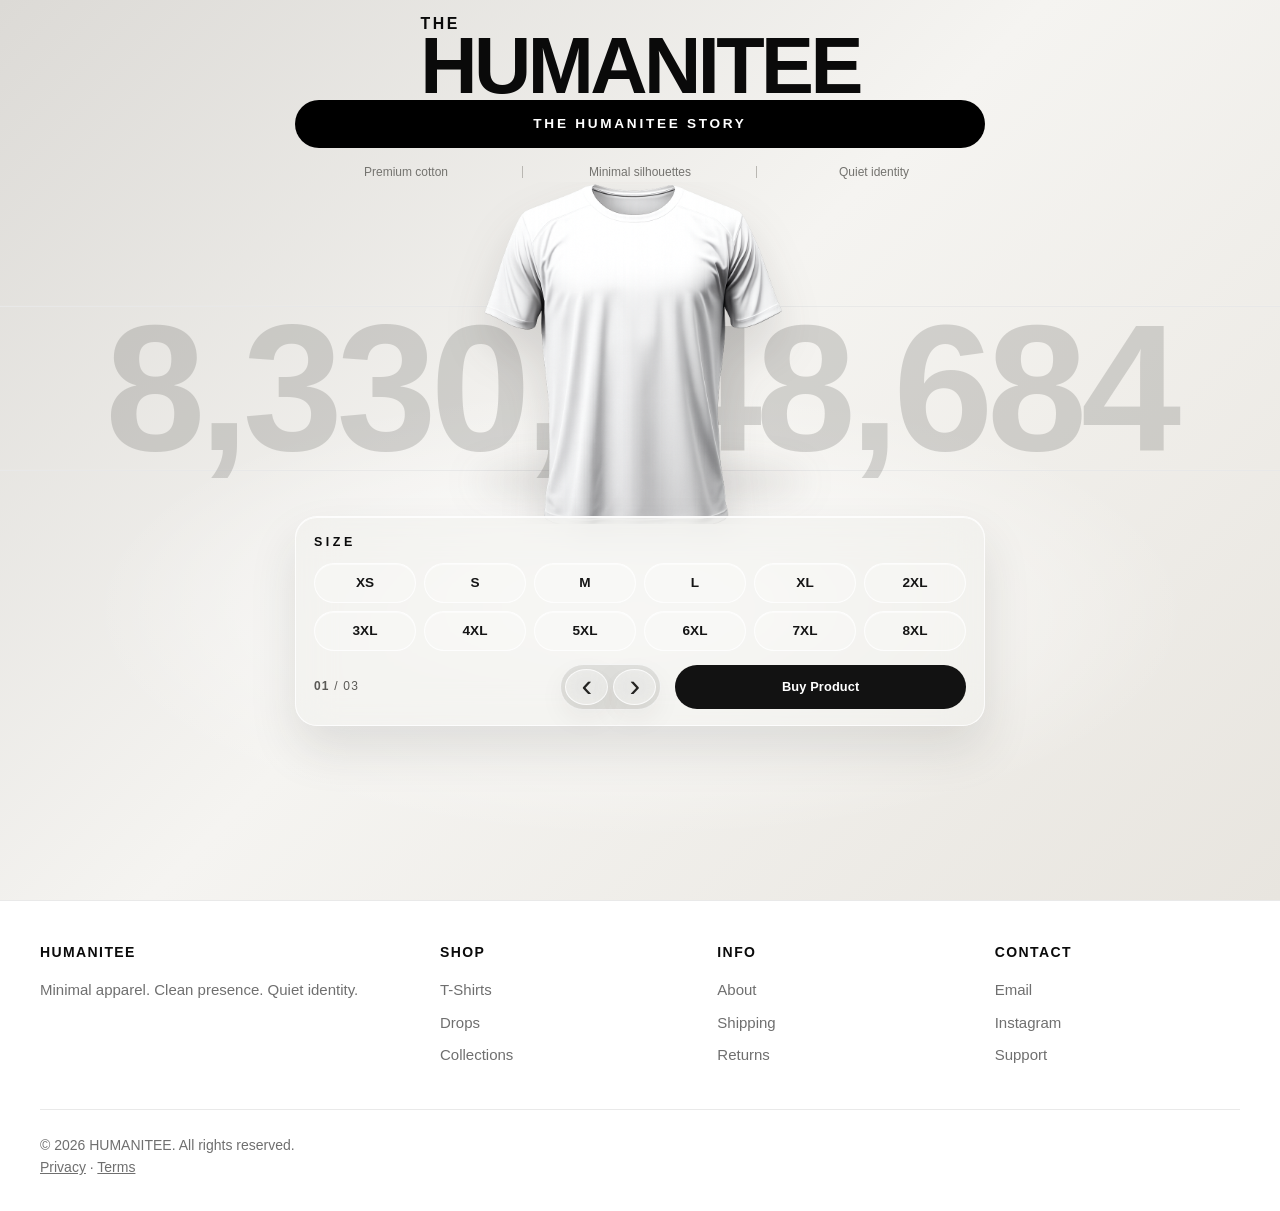
==== commit 6e74e77b: "Fix mobile counter width and restore footer Co-authored-by: Copilot <223556219+Copilot@users.noreply" ====
--- a/index.html
+++ b/index.html
@@ -441,6 +441,44 @@
 
   </main>
 
+  <!-- Footer -->
+  <footer class="footer" id="contact">
+    <div class="container">
+      <div class="footer-grid">
+        <div class="footer-col">
+          <h4>HUMANITEE</h4>
+          <p>Minimal apparel. Clean presence. Quiet identity.</p>
+        </div>
+
+        <div class="footer-col">
+          <h4>Shop</h4>
+          <a href="#home">T-Shirts</a>
+          <a href="#home">Drops</a>
+          <a href="#home">Collections</a>
+        </div>
+
+        <div class="footer-col">
+          <h4>Info</h4>
+          <a href="#home">About</a>
+          <a href="#">Shipping</a>
+          <a href="#">Returns</a>
+        </div>
+
+        <div class="footer-col">
+          <h4>Contact</h4>
+          <a href="mailto:info@humanitee.com">Email</a>
+          <a href="#">Instagram</a>
+          <a href="#">Support</a>
+        </div>
+      </div>
+
+      <div class="footer-bottom">
+        <p>© 2026 HUMANITEE. All rights reserved.</p>
+        <p><a href="#">Privacy</a> · <a href="#">Terms</a></p>
+      </div>
+    </div>
+  </footer>
+
   <!-- Luxury Confirmation Popup -->
   <div class="luxury-popup" id="luxuryPopup" role="dialog" aria-modal="true" aria-labelledby="luxuryTitle">
     <div class="luxury-popup-inner">
--- a/style.css
+++ b/style.css
@@ -1198,7 +1198,8 @@
 .footer {
   border-top: 1px solid var(--color-border);
   padding: 2.5rem 0 2rem;
-  margin-top: 3rem;
+  margin-top: 0;
+  background: #fff;
 }
 
 .footer-grid {
@@ -3867,8 +3868,11 @@
   top: 38%;
   left: 50%;
   z-index: 0;
-  width: 100%;
+  width: 100vw;
+  max-width: none;
   margin: 0;
+  padding: 0 12px;
+  display: block;
   color: rgba(96, 95, 91, .2);
   text-align: center;
   pointer-events: none;
@@ -3880,10 +3884,14 @@
 }
 
 .product-counter .hero-counter-value {
+  display: block;
+  width: 100%;
   color: rgba(96, 95, 91, .23);
   font-size: clamp(5.88rem, 16.8vw, 11.256rem);
   font-weight: 800;
   letter-spacing: -.035em;
+  line-height: .9;
+  text-align: center;
   white-space: nowrap;
 }
 
@@ -4060,10 +4068,17 @@
 
   .hero-flow-static > .product-counter {
     top: 37%;
+    left: 50%;
+    width: 100vw;
+    padding: 0;
+    overflow: visible;
   }
 
   .product-counter .hero-counter-value {
-    font-size: clamp(4.368rem, 21vw, 6.72rem);
+    width: 100vw;
+    max-width: 100vw;
+    font-size: clamp(2.35rem, 12.1vw, 4.8rem);
+    letter-spacing: -.075em;
   }
 
   .hero-counter-label {
